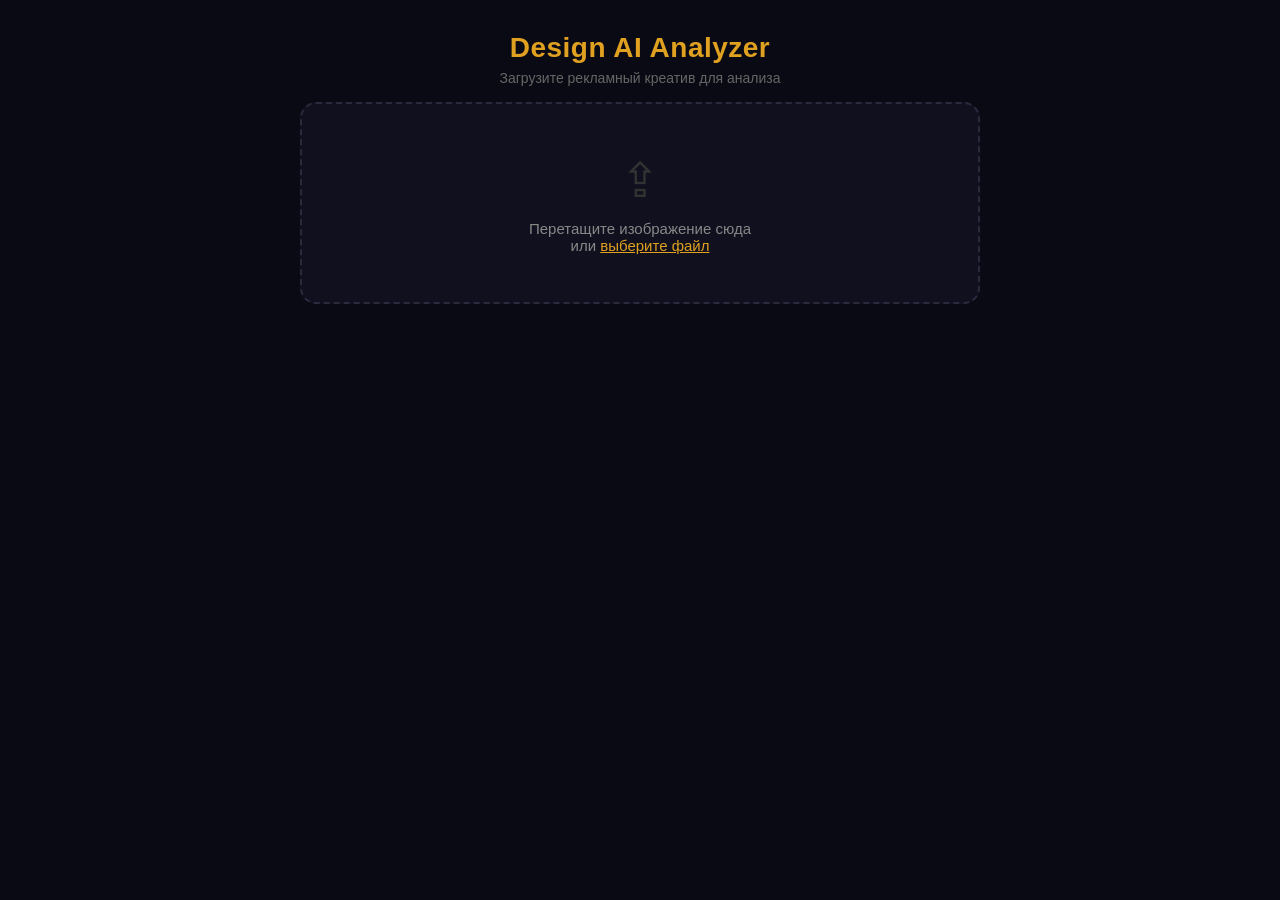
==== static/index.html @ d1c70306 "Design AI Analyzer - multiagent system for creative design analysis Made-with: Cursor" ====
<!DOCTYPE html>
<html lang="ru">
<head>
    <meta charset="utf-8">
    <meta name="viewport" content="width=device-width, initial-scale=1.0">
    <title>Design AI Analyzer</title>
    <style>
        * { margin: 0; padding: 0; box-sizing: border-box; }

        body {
            font-family: 'Segoe UI', -apple-system, Arial, sans-serif;
            background: #0a0a14;
            color: #e0e0e0;
            min-height: 100vh;
        }

        .header {
            text-align: center;
            padding: 32px 20px 16px;
        }

        .header h1 {
            font-size: 28px;
            color: #e0a020;
            font-weight: 600;
            letter-spacing: 0.5px;
        }

        .header p {
            color: #666;
            font-size: 14px;
            margin-top: 6px;
        }

        .container {
            max-width: 720px;
            margin: 0 auto;
            padding: 0 20px 40px;
        }

        /* Upload area */
        .upload-area {
            border: 2px dashed #2a2a3e;
            border-radius: 16px;
            padding: 48px 24px;
            text-align: center;
            cursor: pointer;
            transition: all 0.3s;
            margin-bottom: 24px;
            background: #10101e;
        }

        .upload-area:hover, .upload-area.dragover {
            border-color: #e0a020;
            background: #14142a;
        }

        .upload-area.has-image {
            padding: 16px;
        }

        .upload-icon {
            font-size: 48px;
            color: #333;
            margin-bottom: 12px;
        }

        .upload-text {
            color: #888;
            font-size: 15px;
        }

        .upload-text span {
            color: #e0a020;
            text-decoration: underline;
            cursor: pointer;
        }

        .preview-img {
            max-width: 100%;
            max-height: 300px;
            border-radius: 12px;
            display: none;
        }

        .upload-area.has-image .upload-icon,
        .upload-area.has-image .upload-text { display: none; }
        .upload-area.has-image .preview-img { display: block; margin: 0 auto; }

        #fileInput { display: none; }

        /* Analyze button */
        .analyze-btn {
            width: 100%;
            padding: 14px;
            background: #e0a020;
            color: #0a0a14;
            border: none;
            border-radius: 12px;
            font-size: 16px;
            font-weight: 600;
            cursor: pointer;
            transition: all 0.3s;
            margin-bottom: 32px;
            display: none;
        }

        .analyze-btn:hover { background: #c8900a; }
        .analyze-btn:disabled { background: #444; color: #888; cursor: not-allowed; }

        /* Loading */
        .loading {
            text-align: center;
            padding: 40px;
            display: none;
        }

        .spinner {
            width: 40px; height: 40px;
            border: 3px solid #1e1e2e;
            border-top-color: #e0a020;
            border-radius: 50%;
            animation: spin 0.8s linear infinite;
            margin: 0 auto 16px;
        }

        @keyframes spin { to { transform: rotate(360deg); } }

        .loading-text { color: #888; font-size: 14px; }

        /* Results */
        .results { display: none; }

        .overall-card {
            background: #10101e;
            border-radius: 16px;
            padding: 28px;
            text-align: center;
            margin-bottom: 24px;
        }

        .overall-label { color: #666; font-size: 13px; margin-bottom: 8px; }

        .overall-score {
            font-size: 56px;
            font-weight: 700;
            margin-bottom: 12px;
        }

        .overall-bar-bg {
            background: #1a1a2e;
            border-radius: 8px;
            height: 10px;
            max-width: 300px;
            margin: 0 auto 12px;
            overflow: hidden;
        }

        .overall-bar-fill {
            height: 100%;
            border-radius: 8px;
            transition: width 1s ease;
        }

        .overall-summary { color: #888; font-size: 13px; }

        /* Criteria cards */
        .criterion-card {
            background: #10101e;
            border-radius: 14px;
            padding: 20px 24px;
            margin-bottom: 12px;
        }

        .criterion-header {
            display: flex;
            justify-content: space-between;
            align-items: center;
            margin-bottom: 12px;
        }

        .criterion-name { font-size: 16px; font-weight: 500; }

        .criterion-score { font-size: 22px; font-weight: 700; }

        .bar-bg {
            background: #1a1a2e;
            border-radius: 6px;
            height: 8px;
            overflow: hidden;
            margin-bottom: 14px;
        }

        .bar-fill {
            height: 100%;
            border-radius: 6px;
            transition: width 1s ease;
        }

        .criterion-analysis {
            color: #999;
            font-size: 14px;
            line-height: 1.5;
            margin-bottom: 14px;
        }

        .recs-title {
            color: #e0a020;
            font-size: 13px;
            font-weight: 600;
            margin-bottom: 8px;
        }

        .rec-item {
            background: #14142a;
            border-radius: 8px;
            padding: 10px 14px;
            margin-bottom: 6px;
            font-size: 13px;
            color: #bbb;
            line-height: 1.4;
            border-left: 3px solid #e0a020;
        }

        /* Download */
        .download-row {
            display: flex;
            gap: 12px;
            margin-top: 24px;
        }

        .download-btn {
            flex: 1;
            padding: 12px;
            border-radius: 12px;
            font-size: 14px;
            font-weight: 600;
            cursor: pointer;
            border: none;
            transition: all 0.3s;
            text-align: center;
        }

        .btn-primary { background: #e0a020; color: #0a0a14; }
        .btn-primary:hover { background: #c8900a; }

        .btn-secondary { background: #1e1e2e; color: #e0e0e0; border: 1px solid #2a2a3e; }
        .btn-secondary:hover { background: #2a2a3e; }
    </style>
</head>
<body>

<div class="header">
    <h1>Design AI Analyzer</h1>
    <p>Загрузите рекламный креатив для анализа</p>
</div>

<div class="container">
    <div class="upload-area" id="uploadArea">
        <div class="upload-icon">&#8682;</div>
        <div class="upload-text">
            Перетащите изображение сюда<br>или <span>выберите файл</span>
        </div>
        <img class="preview-img" id="previewImg" alt="Preview">
    </div>
    <input type="file" id="fileInput" accept="image/*">

    <button class="analyze-btn" id="analyzeBtn">Анализировать</button>

    <div class="loading" id="loading">
        <div class="spinner"></div>
        <div class="loading-text">Анализирую изображение...</div>
    </div>

    <div class="results" id="results">
        <div class="overall-card">
            <div class="overall-label">Общая оценка</div>
            <div class="overall-score" id="overallScore"></div>
            <div class="overall-bar-bg">
                <div class="overall-bar-fill" id="overallBar"></div>
            </div>
            <div class="overall-summary" id="overallSummary"></div>
        </div>

        <div id="criteriaList"></div>

        <div class="download-row">
            <button class="download-btn btn-primary" onclick="downloadJSON()">Скачать JSON-отчёт</button>
            <button class="download-btn btn-secondary" onclick="resetPage()">Новый анализ</button>
        </div>
    </div>
</div>

<script>
let lastResult = null;

const uploadArea = document.getElementById('uploadArea');
const fileInput = document.getElementById('fileInput');
const previewImg = document.getElementById('previewImg');
const analyzeBtn = document.getElementById('analyzeBtn');
const loading = document.getElementById('loading');
const results = document.getElementById('results');

uploadArea.addEventListener('click', () => fileInput.click());

uploadArea.addEventListener('dragover', e => {
    e.preventDefault();
    uploadArea.classList.add('dragover');
});

uploadArea.addEventListener('dragleave', () => uploadArea.classList.remove('dragover'));

uploadArea.addEventListener('drop', e => {
    e.preventDefault();
    uploadArea.classList.remove('dragover');
    if (e.dataTransfer.files.length) {
        fileInput.files = e.dataTransfer.files;
        showPreview(e.dataTransfer.files[0]);
    }
});

fileInput.addEventListener('change', () => {
    if (fileInput.files.length) showPreview(fileInput.files[0]);
});

function showPreview(file) {
    const reader = new FileReader();
    reader.onload = e => {
        previewImg.src = e.target.result;
        uploadArea.classList.add('has-image');
        analyzeBtn.style.display = 'block';
        results.style.display = 'none';
    };
    reader.readAsDataURL(file);
}

analyzeBtn.addEventListener('click', async () => {
    if (!fileInput.files.length) return;

    analyzeBtn.disabled = true;
    analyzeBtn.textContent = 'Анализирую...';
    loading.style.display = 'block';
    results.style.display = 'none';

    const formData = new FormData();
    formData.append('file', fileInput.files[0]);
    formData.append('format', 'json');

    try {
        const res = await fetch('/api/analyze', { method: 'POST', body: formData });
        if (!res.ok) throw new Error(await res.text());
        lastResult = await res.json();
        renderResults(lastResult);
    } catch (err) {
        alert('Ошибка: ' + err.message);
    } finally {
        loading.style.display = 'none';
        analyzeBtn.disabled = false;
        analyzeBtn.textContent = 'Анализировать';
    }
});

function scoreColor(score) {
    if (score <= 1.5) return '#e74c3c';
    if (score <= 2.5) return '#e67e22';
    if (score <= 3.5) return '#f1c40f';
    if (score <= 4.5) return '#2ecc71';
    return '#27ae60';
}

function barGradient(pct) {
    return `linear-gradient(90deg, #e74c3c 0%, #f1c40f 50%, #27ae60 100%)`;
}

function renderResults(data) {
    const color = scoreColor(data.overall_score);
    document.getElementById('overallScore').textContent = data.overall_score + '/5';
    document.getElementById('overallScore').style.color = color;

    const overallBar = document.getElementById('overallBar');
    overallBar.style.background = barGradient();
    setTimeout(() => overallBar.style.width = (data.overall_score / 5 * 100) + '%', 50);

    document.getElementById('overallSummary').textContent = data.summary;

    const list = document.getElementById('criteriaList');
    list.innerHTML = '';

    data.criteria.forEach((c, i) => {
        const cColor = scoreColor(c.score);
        const pct = c.score / 5 * 100;

        let recsHtml = '';
        if (c.recommendations && c.recommendations.length) {
            recsHtml = `<div class="recs-title">Рекомендации</div>`;
            c.recommendations.forEach(r => {
                recsHtml += `<div class="rec-item">${r}</div>`;
            });
        }

        const card = document.createElement('div');
        card.className = 'criterion-card';
        card.innerHTML = `
            <div class="criterion-header">
                <div class="criterion-name">${c.name}</div>
                <div class="criterion-score" style="color:${cColor}">${c.score}/5</div>
            </div>
            <div class="bar-bg">
                <div class="bar-fill" style="width:0%;background:${barGradient()}"></div>
            </div>
            <div class="criterion-analysis">${c.analysis}</div>
            ${recsHtml}
        `;
        list.appendChild(card);

        setTimeout(() => {
            card.querySelector('.bar-fill').style.width = pct + '%';
        }, 100 + i * 150);
    });

    results.style.display = 'block';
    results.scrollIntoView({ behavior: 'smooth', block: 'start' });
}

function downloadJSON() {
    if (!lastResult) return;
    const blob = new Blob([JSON.stringify(lastResult, null, 2)], { type: 'application/json' });
    const url = URL.createObjectURL(blob);
    const a = document.createElement('a');
    a.href = url;
    a.download = 'design-analysis.json';
    a.click();
    URL.revokeObjectURL(url);
}

function resetPage() {
    fileInput.value = '';
    uploadArea.classList.remove('has-image');
    previewImg.src = '';
    analyzeBtn.style.display = 'none';
    results.style.display = 'none';
    lastResult = null;
    window.scrollTo({ top: 0, behavior: 'smooth' });
}
</script>

</body>
</html>
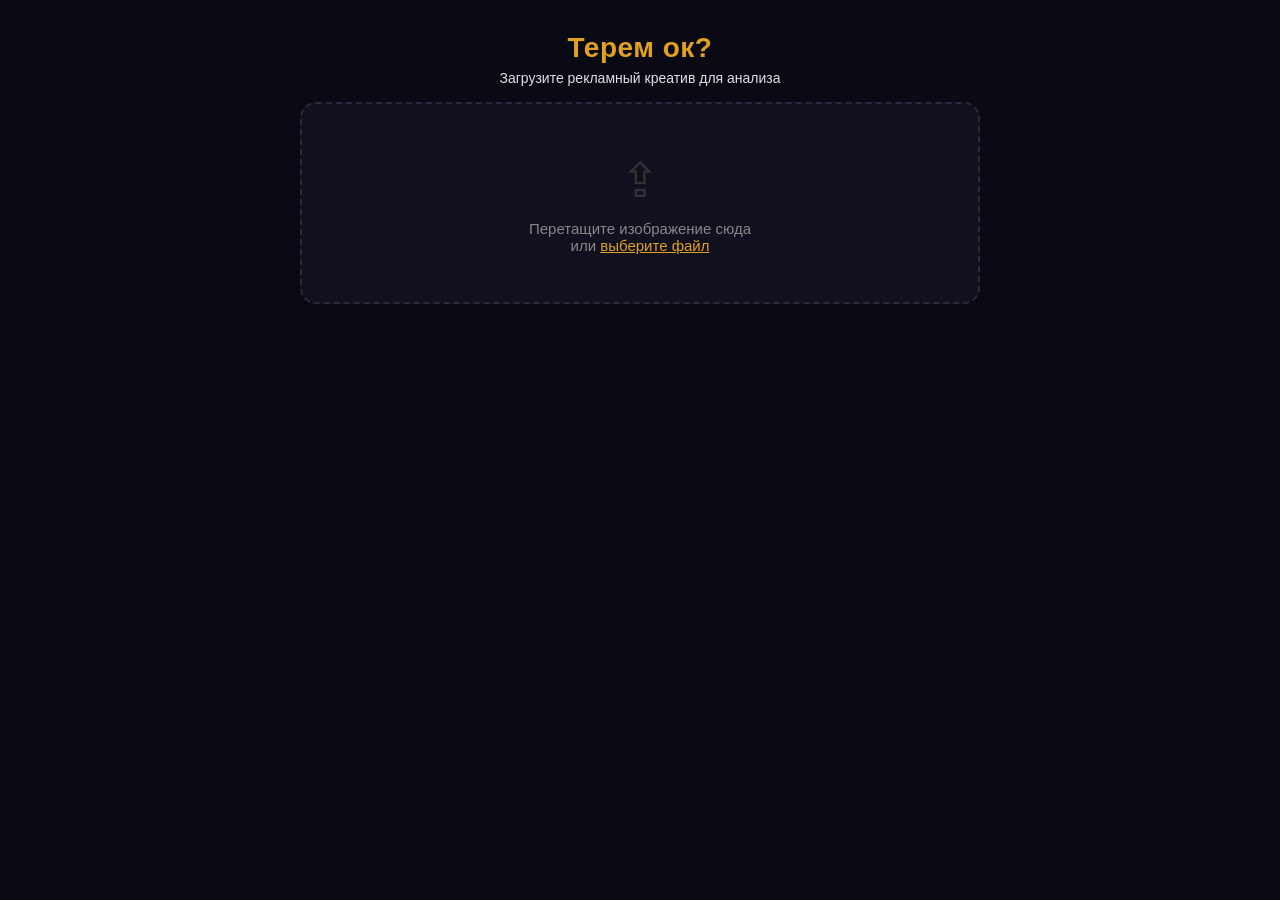
==== commit c3676110: "Rebrand to Terem ok, fix UI colors and labels Made-with: Cursor" ====
--- a/static/index.html
+++ b/static/index.html
@@ -3,7 +3,7 @@
 <head>
     <meta charset="utf-8">
     <meta name="viewport" content="width=device-width, initial-scale=1.0">
-    <title>Design AI Analyzer</title>
+    <title>Терем ок?</title>
     <style>
         * { margin: 0; padding: 0; box-sizing: border-box; }
 
@@ -27,7 +27,7 @@
         }
 
         .header p {
-            color: #666;
+            color: #e0e0e0;
             font-size: 14px;
             margin-top: 6px;
         }
@@ -139,7 +139,7 @@
             margin-bottom: 24px;
         }
 
-        .overall-label { color: #666; font-size: 13px; margin-bottom: 8px; }
+        .overall-label { color: #e0e0e0; font-size: 16px; font-weight: 500; margin-bottom: 8px; }
 
         .overall-score {
             font-size: 56px;
@@ -162,7 +162,7 @@
             transition: width 1s ease;
         }
 
-        .overall-summary { color: #888; font-size: 13px; }
+        .overall-summary { display: none; }
 
         /* Criteria cards */
         .criterion-card {
@@ -217,7 +217,7 @@
             padding: 10px 14px;
             margin-bottom: 6px;
             font-size: 13px;
-            color: #bbb;
+            color: #e0e0e0;
             line-height: 1.4;
             border-left: 3px solid #e0a020;
         }
@@ -251,7 +251,7 @@
 <body>
 
 <div class="header">
-    <h1>Design AI Analyzer</h1>
+    <h1>Терем ок?</h1>
     <p>Загрузите рекламный креатив для анализа</p>
 </div>
 
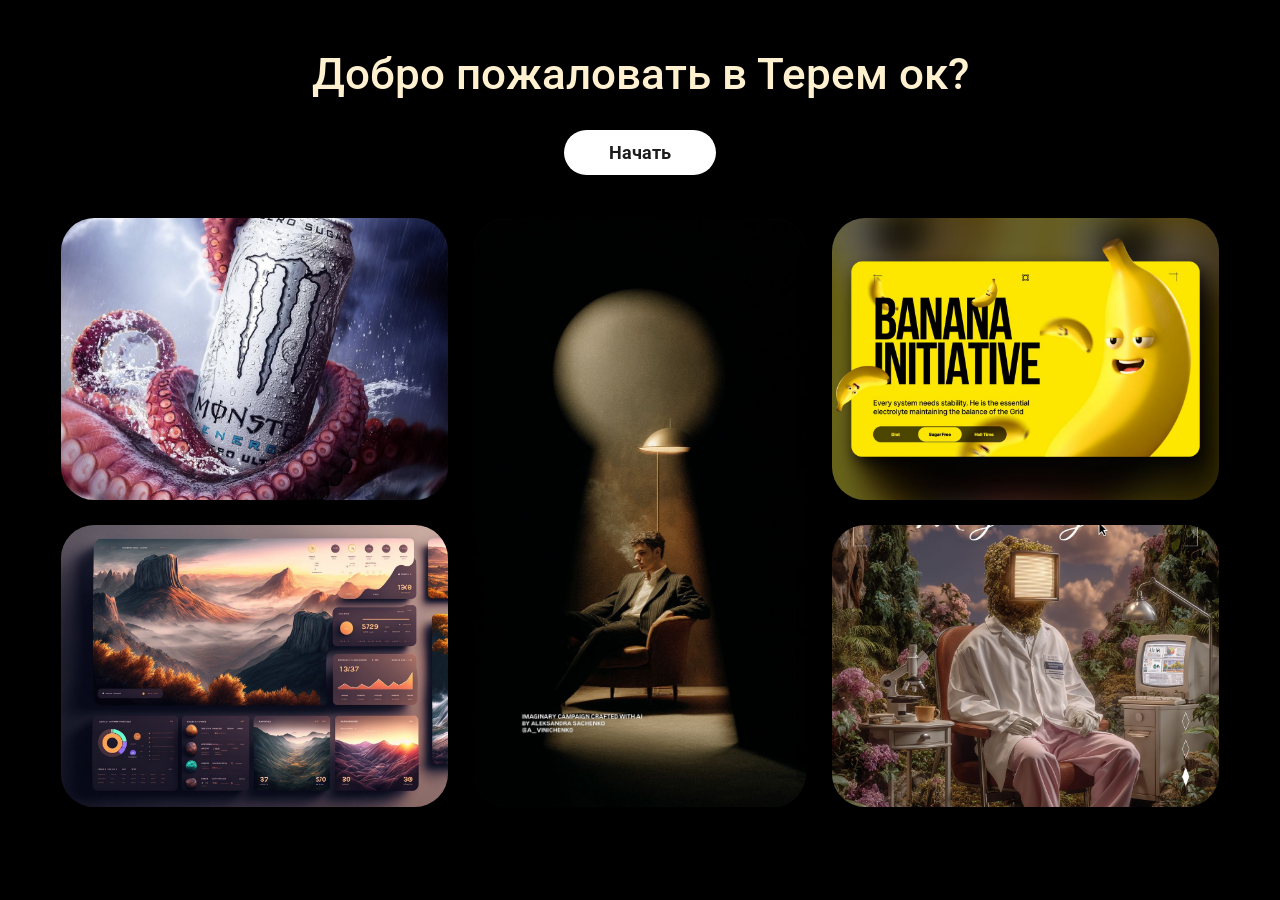
==== commit dadaa6fc: "feat: многостраничный веб-интерфейс, i18n, метрический скоринг и обновлённый README Co-authored-by: " ====
--- a/static/index.html
+++ b/static/index.html
@@ -2,447 +2,167 @@
 <html lang="ru">
 <head>
     <meta charset="utf-8">
-    <meta name="viewport" content="width=device-width, initial-scale=1.0">
-    <title>Терем ок?</title>
-    <style>
-        * { margin: 0; padding: 0; box-sizing: border-box; }
+    <meta name="viewport" content="width=device-width, initial-scale=1, viewport-fit=cover">
+    <title>Терем ок? — Анализ рекламных креативов</title>
+    <link rel="preconnect" href="https://fonts.googleapis.com">
+    <link rel="preconnect" href="https://fonts.gstatic.com" crossorigin>
+    <link href="https://fonts.googleapis.com/css2?family=Roboto:wght@500;700&display=swap" rel="stylesheet">
+    <link rel="stylesheet" href="/static/css/tokens.css?v=19">
+    <link rel="stylesheet" href="/static/css/base.css?v=19">
+    <link rel="stylesheet" href="/static/css/components.css?v=19">
+    <link rel="stylesheet" href="/static/css/pages.css?v=19">
+    <link rel="icon" type="image/png" href="/static/images/logo.png">
+</head>
+<body data-i18n-page-title="pageTitle.welcome">
 
-        body {
-            font-family: 'Segoe UI', -apple-system, Arial, sans-serif;
-            background: #0a0a14;
-            color: #e0e0e0;
-            min-height: 100vh;
-        }
+<main class="canvas welcome">
+    <h1 class="welcome__title" data-i18n="welcome.title">Добро пожаловать в Терем ок?</h1>
 
-        .header {
-            text-align: center;
-            padding: 32px 20px 16px;
-        }
+    <button class="btn btn--white welcome__cta" data-modal-open="modal-login" type="button" data-i18n="welcome.cta">
+        Начать
+    </button>
 
-        .header h1 {
-            font-size: 28px;
-            color: #e0a020;
-            font-weight: 600;
-            letter-spacing: 0.5px;
-        }
+    <div class="welcome__grid">
+        <div class="welcome__cell">
+            <img src="/static/images/welcome-1.png" alt="Постер Monster" loading="lazy">
+        </div>
+        <div class="welcome__cell">
+            <img src="/static/images/welcome-3.png" alt="Реклама и баннер" loading="lazy">
+        </div>
+        <div class="welcome__cell">
+            <img src="/static/images/welcome-4.png" alt="Banana Initiative" loading="lazy">
+        </div>
+        <div class="welcome__cell">
+            <img src="/static/images/welcome-2.png" alt="Креатив для бренда" loading="lazy">
+        </div>
+        <div class="welcome__cell">
+            <img src="/static/images/welcome-5.png" alt="Midjourney keywords" loading="lazy">
+        </div>
+    </div>
+</main>
 
-        .header p {
-            color: #e0e0e0;
-            font-size: 14px;
-            margin-top: 6px;
-        }
+<!-- Модалка: Вход -->
+<div class="modal" id="modal-login" role="dialog" aria-modal="true" aria-labelledby="modal-login-title">
+    <div class="modal__dialog">
+        <button class="modal__close" type="button" data-modal-close data-i18n-aria-label="common.close" aria-label="Закрыть" data-icon="close"></button>
 
-        .container {
-            max-width: 720px;
-            margin: 0 auto;
-            padding: 0 20px 40px;
-        }
+        <h2 class="modal__title" id="modal-login-title" data-i18n="auth.loginTitle">Войти в аккаунт</h2>
+        <p class="modal__subtitle" data-i18n="auth.loginSubtitle">Войдите для доступа к каталогу креативов</p>
 
-        /* Upload area */
-        .upload-area {
-            border: 2px dashed #2a2a3e;
-            border-radius: 16px;
-            padding: 48px 24px;
-            text-align: center;
-            cursor: pointer;
-            transition: all 0.3s;
-            margin-bottom: 24px;
-            background: #10101e;
-        }
+        <form class="modal__form" data-auth-form data-redirect="/home" novalidate>
+            <div class="field">
+                <div class="field__head"><label for="login-email" data-i18n="common.email">Email</label></div>
+                <div class="field__control">
+                    <span class="field__icon" aria-hidden="true" data-icon="email"></span>
+                    <input class="field__input" id="login-email" name="email" type="email" data-i18n-placeholder="auth.placeholderEmail" placeholder="Введите Email" autocomplete="email" required>
+                </div>
+            </div>
 
-        .upload-area:hover, .upload-area.dragover {
-            border-color: #e0a020;
-            background: #14142a;
-        }
+            <div class="field">
+                <div class="field__head">
+                    <label for="login-password" data-i18n="auth.passwordLabel">Пароль</label>
+                    <a class="field__link" href="#" data-modal-open="modal-recover" data-i18n="auth.loginForgot">Забыли пароль?</a>
+                </div>
+                <div class="field__control">
+                    <span class="field__icon" aria-hidden="true" data-icon="lock"></span>
+                    <input class="field__input" id="login-password" name="password" type="password" data-i18n-placeholder="auth.placeholderPassword" placeholder="Введите пароль" autocomplete="current-password" required>
+                    <button class="field__toggle" type="button" data-password-toggle data-i18n-aria-label="common.showPassword" aria-label="Показать пароль" data-icon="eyeOff"></button>
+                </div>
+            </div>
 
-        .upload-area.has-image {
-            padding: 16px;
-        }
+            <button class="btn btn--submit" type="submit" data-submit disabled data-i18n="auth.loginSubmit">Войти</button>
+        </form>
 
-        .upload-icon {
-            font-size: 48px;
-            color: #333;
-            margin-bottom: 12px;
-        }
-
-        .upload-text {
-            color: #888;
-            font-size: 15px;
-        }
-
-        .upload-text span {
-            color: #e0a020;
-            text-decoration: underline;
-            cursor: pointer;
-        }
-
-        .preview-img {
-            max-width: 100%;
-            max-height: 300px;
-            border-radius: 12px;
-            display: none;
-        }
-
-        .upload-area.has-image .upload-icon,
-        .upload-area.has-image .upload-text { display: none; }
-        .upload-area.has-image .preview-img { display: block; margin: 0 auto; }
-
-        #fileInput { display: none; }
-
-        /* Analyze button */
-        .analyze-btn {
-            width: 100%;
-            padding: 14px;
-            background: #e0a020;
-            color: #0a0a14;
-            border: none;
-            border-radius: 12px;
-            font-size: 16px;
-            font-weight: 600;
-            cursor: pointer;
-            transition: all 0.3s;
-            margin-bottom: 32px;
-            display: none;
-        }
-
-        .analyze-btn:hover { background: #c8900a; }
-        .analyze-btn:disabled { background: #444; color: #888; cursor: not-allowed; }
-
-        /* Loading */
-        .loading {
-            text-align: center;
-            padding: 40px;
-            display: none;
-        }
-
-        .spinner {
-            width: 40px; height: 40px;
-            border: 3px solid #1e1e2e;
-            border-top-color: #e0a020;
-            border-radius: 50%;
-            animation: spin 0.8s linear infinite;
-            margin: 0 auto 16px;
-        }
-
-        @keyframes spin { to { transform: rotate(360deg); } }
-
-        .loading-text { color: #888; font-size: 14px; }
-
-        /* Results */
-        .results { display: none; }
-
-        .overall-card {
-            background: #10101e;
-            border-radius: 16px;
-            padding: 28px;
-            text-align: center;
-            margin-bottom: 24px;
-        }
-
-        .overall-label { color: #e0e0e0; font-size: 16px; font-weight: 500; margin-bottom: 8px; }
-
-        .overall-score {
-            font-size: 56px;
-            font-weight: 700;
-            margin-bottom: 12px;
-        }
-
-        .overall-bar-bg {
-            background: #1a1a2e;
-            border-radius: 8px;
-            height: 10px;
-            max-width: 300px;
-            margin: 0 auto 12px;
-            overflow: hidden;
-        }
-
-        .overall-bar-fill {
-            height: 100%;
-            border-radius: 8px;
-            transition: width 1s ease;
-        }
-
-        .overall-summary { display: none; }
-
-        /* Criteria cards */
-        .criterion-card {
-            background: #10101e;
-            border-radius: 14px;
-            padding: 20px 24px;
-            margin-bottom: 12px;
-        }
-
-        .criterion-header {
-            display: flex;
-            justify-content: space-between;
-            align-items: center;
-            margin-bottom: 12px;
-        }
-
-        .criterion-name { font-size: 16px; font-weight: 500; }
-
-        .criterion-score { font-size: 22px; font-weight: 700; }
-
-        .bar-bg {
-            background: #1a1a2e;
-            border-radius: 6px;
-            height: 8px;
-            overflow: hidden;
-            margin-bottom: 14px;
-        }
-
-        .bar-fill {
-            height: 100%;
-            border-radius: 6px;
-            transition: width 1s ease;
-        }
-
-        .criterion-analysis {
-            color: #999;
-            font-size: 14px;
-            line-height: 1.5;
-            margin-bottom: 14px;
-        }
-
-        .recs-title {
-            color: #e0a020;
-            font-size: 13px;
-            font-weight: 600;
-            margin-bottom: 8px;
-        }
-
-        .rec-item {
-            background: #14142a;
-            border-radius: 8px;
-            padding: 10px 14px;
-            margin-bottom: 6px;
-            font-size: 13px;
-            color: #e0e0e0;
-            line-height: 1.4;
-            border-left: 3px solid #e0a020;
-        }
-
-        /* Download */
-        .download-row {
-            display: flex;
-            gap: 12px;
-            margin-top: 24px;
-        }
-
-        .download-btn {
-            flex: 1;
-            padding: 12px;
-            border-radius: 12px;
-            font-size: 14px;
-            font-weight: 600;
-            cursor: pointer;
-            border: none;
-            transition: all 0.3s;
-            text-align: center;
-        }
-
-        .btn-primary { background: #e0a020; color: #0a0a14; }
-        .btn-primary:hover { background: #c8900a; }
-
-        .btn-secondary { background: #1e1e2e; color: #e0e0e0; border: 1px solid #2a2a3e; }
-        .btn-secondary:hover { background: #2a2a3e; }
-    </style>
-</head>
-<body>
-
-<div class="header">
-    <h1>Терем ок?</h1>
-    <p>Загрузите рекламный креатив для анализа</p>
-</div>
-
-<div class="container">
-    <div class="upload-area" id="uploadArea">
-        <div class="upload-icon">&#8682;</div>
-        <div class="upload-text">
-            Перетащите изображение сюда<br>или <span>выберите файл</span>
-        </div>
-        <img class="preview-img" id="previewImg" alt="Preview">
-    </div>
-    <input type="file" id="fileInput" accept="image/*">
-
-    <button class="analyze-btn" id="analyzeBtn">Анализировать</button>
-
-    <div class="loading" id="loading">
-        <div class="spinner"></div>
-        <div class="loading-text">Анализирую изображение...</div>
-    </div>
-
-    <div class="results" id="results">
-        <div class="overall-card">
-            <div class="overall-label">Общая оценка</div>
-            <div class="overall-score" id="overallScore"></div>
-            <div class="overall-bar-bg">
-                <div class="overall-bar-fill" id="overallBar"></div>
-            </div>
-            <div class="overall-summary" id="overallSummary"></div>
-        </div>
-
-        <div id="criteriaList"></div>
-
-        <div class="download-row">
-            <button class="download-btn btn-primary" onclick="downloadJSON()">Скачать JSON-отчёт</button>
-            <button class="download-btn btn-secondary" onclick="resetPage()">Новый анализ</button>
+        <div class="modal__footer">
+            <span class="modal__footer-text" data-i18n="auth.loginNoAccount">Нет аккаунта?</span>
+            <a class="modal__footer-link" data-modal-open="modal-register" data-i18n="auth.loginRegister">Зарегистрироваться</a>
         </div>
     </div>
 </div>
 
-<script>
-let lastResult = null;
+<!-- Модалка: Регистрация -->
+<div class="modal" id="modal-register" role="dialog" aria-modal="true" aria-labelledby="modal-register-title">
+    <div class="modal__dialog">
+        <button class="modal__close" type="button" data-modal-close data-i18n-aria-label="common.close" aria-label="Закрыть" data-icon="close"></button>
 
-const uploadArea = document.getElementById('uploadArea');
-const fileInput = document.getElementById('fileInput');
-const previewImg = document.getElementById('previewImg');
-const analyzeBtn = document.getElementById('analyzeBtn');
-const loading = document.getElementById('loading');
-const results = document.getElementById('results');
+        <h2 class="modal__title" id="modal-register-title" data-i18n="auth.registerTitle">Регистрация</h2>
 
-uploadArea.addEventListener('click', () => fileInput.click());
+        <form class="modal__form" data-auth-form data-redirect="/home" novalidate>
+            <div class="field">
+                <div class="field__head"><label for="register-name" data-i18n="auth.registerName">Имя пользователя</label></div>
+                <div class="field__control">
+                    <span class="field__icon" aria-hidden="true" data-icon="user"></span>
+                    <input class="field__input" id="register-name" name="username" type="text" data-i18n-placeholder="auth.registerNamePh" placeholder="Введите ваше имя" autocomplete="username" required>
+                </div>
+            </div>
 
-uploadArea.addEventListener('dragover', e => {
-    e.preventDefault();
-    uploadArea.classList.add('dragover');
-});
+            <div class="field">
+                <div class="field__head"><label for="register-email" data-i18n="common.email">Email</label></div>
+                <div class="field__control">
+                    <span class="field__icon" aria-hidden="true" data-icon="email"></span>
+                    <input class="field__input" id="register-email" name="email" type="email" data-i18n-placeholder="auth.placeholderEmail" placeholder="Введите Email" autocomplete="email" required>
+                </div>
+            </div>
 
-uploadArea.addEventListener('dragleave', () => uploadArea.classList.remove('dragover'));
+            <div class="field">
+                <div class="field__head"><label for="register-password" data-i18n="auth.passwordLabel">Пароль</label></div>
+                <div class="field__control">
+                    <span class="field__icon" aria-hidden="true" data-icon="lock"></span>
+                    <input class="field__input" id="register-password" name="password" type="password" data-i18n-placeholder="auth.placeholderPassword" placeholder="Введите пароль" autocomplete="new-password" required>
+                    <button class="field__toggle" type="button" data-password-toggle data-i18n-aria-label="common.showPassword" aria-label="Показать пароль" data-icon="eyeOff"></button>
+                </div>
+            </div>
 
-uploadArea.addEventListener('drop', e => {
-    e.preventDefault();
-    uploadArea.classList.remove('dragover');
-    if (e.dataTransfer.files.length) {
-        fileInput.files = e.dataTransfer.files;
-        showPreview(e.dataTransfer.files[0]);
-    }
-});
+            <div class="field">
+                <div class="field__head"><label for="register-password-2" data-i18n="auth.registerConfirm">Подтверждение пароля</label></div>
+                <div class="field__control">
+                    <span class="field__icon" aria-hidden="true" data-icon="lock"></span>
+                    <input class="field__input" id="register-password-2" name="password_confirm" type="password" data-i18n-placeholder="auth.placeholderPassword" placeholder="Введите пароль" autocomplete="new-password" required>
+                    <button class="field__toggle" type="button" data-password-toggle data-i18n-aria-label="common.showPassword" aria-label="Показать пароль" data-icon="eyeOff"></button>
+                </div>
+            </div>
 
-fileInput.addEventListener('change', () => {
-    if (fileInput.files.length) showPreview(fileInput.files[0]);
-});
+            <button class="btn btn--submit" type="submit" data-submit disabled data-i18n="auth.registerSubmit">Зарегистрироваться</button>
+        </form>
 
-function showPreview(file) {
-    const reader = new FileReader();
-    reader.onload = e => {
-        previewImg.src = e.target.result;
-        uploadArea.classList.add('has-image');
-        analyzeBtn.style.display = 'block';
-        results.style.display = 'none';
-    };
-    reader.readAsDataURL(file);
-}
+        <div class="modal__footer">
+            <span class="modal__footer-text" data-i18n="auth.registerHasAccount">Уже есть аккаунт?</span>
+            <a class="modal__footer-link" data-modal-open="modal-login" data-i18n="auth.registerLogin">Войти</a>
+        </div>
+    </div>
+</div>
 
-analyzeBtn.addEventListener('click', async () => {
-    if (!fileInput.files.length) return;
+<!-- Модалка: Восстановление пароля -->
+<div class="modal" id="modal-recover" role="dialog" aria-modal="true" aria-labelledby="modal-recover-title">
+    <div class="modal__dialog">
+        <button class="modal__close" type="button" data-modal-close data-i18n-aria-label="common.close" aria-label="Закрыть" data-icon="close"></button>
 
-    analyzeBtn.disabled = true;
-    analyzeBtn.textContent = 'Анализирую...';
-    loading.style.display = 'block';
-    results.style.display = 'none';
+        <h2 class="modal__title" id="modal-recover-title" data-i18n="auth.recoverTitle">Восстановление пароля</h2>
+        <p class="modal__subtitle" data-i18n="auth.recoverSubtitle">Введите свой email — мы отправим вам ссылку для сброса пароля</p>
 
-    const formData = new FormData();
-    formData.append('file', fileInput.files[0]);
-    formData.append('format', 'json');
+        <form class="modal__form" data-auth-form data-redirect="#" novalidate>
+            <div class="field">
+                <div class="field__head"><label for="recover-email" data-i18n="common.email">Email</label></div>
+                <div class="field__control">
+                    <span class="field__icon" aria-hidden="true" data-icon="email"></span>
+                    <input class="field__input" id="recover-email" name="email" type="email" data-i18n-placeholder="auth.placeholderEmail" placeholder="Введите Email" autocomplete="email" required>
+                </div>
+            </div>
 
-    try {
-        const res = await fetch('/api/analyze', { method: 'POST', body: formData });
-        if (!res.ok) throw new Error(await res.text());
-        lastResult = await res.json();
-        renderResults(lastResult);
-    } catch (err) {
-        alert('Ошибка: ' + err.message);
-    } finally {
-        loading.style.display = 'none';
-        analyzeBtn.disabled = false;
-        analyzeBtn.textContent = 'Анализировать';
-    }
-});
+            <button class="btn btn--submit" type="submit" data-submit disabled data-i18n="auth.recoverSubmit">Отправить ссылку</button>
+        </form>
 
-function scoreColor(score) {
-    if (score <= 1.5) return '#e74c3c';
-    if (score <= 2.5) return '#e67e22';
-    if (score <= 3.5) return '#f1c40f';
-    if (score <= 4.5) return '#2ecc71';
-    return '#27ae60';
-}
+        <div class="modal__footer">
+            <span class="modal__footer-text" data-i18n="auth.recoverBack">Вернуться к</span>
+            <a class="modal__footer-link" data-modal-open="modal-login" data-i18n="auth.recoverLogin">РІС…РѕРґСѓ</a>
+        </div>
+    </div>
+</div>
 
-function barGradient(pct) {
-    return `linear-gradient(90deg, #e74c3c 0%, #f1c40f 50%, #27ae60 100%)`;
-}
-
-function renderResults(data) {
-    const color = scoreColor(data.overall_score);
-    document.getElementById('overallScore').textContent = data.overall_score + '/5';
-    document.getElementById('overallScore').style.color = color;
-
-    const overallBar = document.getElementById('overallBar');
-    overallBar.style.background = barGradient();
-    setTimeout(() => overallBar.style.width = (data.overall_score / 5 * 100) + '%', 50);
-
-    document.getElementById('overallSummary').textContent = data.summary;
-
-    const list = document.getElementById('criteriaList');
-    list.innerHTML = '';
-
-    data.criteria.forEach((c, i) => {
-        const cColor = scoreColor(c.score);
-        const pct = c.score / 5 * 100;
-
-        let recsHtml = '';
-        if (c.recommendations && c.recommendations.length) {
-            recsHtml = `<div class="recs-title">Рекомендации</div>`;
-            c.recommendations.forEach(r => {
-                recsHtml += `<div class="rec-item">${r}</div>`;
-            });
-        }
-
-        const card = document.createElement('div');
-        card.className = 'criterion-card';
-        card.innerHTML = `
-            <div class="criterion-header">
-                <div class="criterion-name">${c.name}</div>
-                <div class="criterion-score" style="color:${cColor}">${c.score}/5</div>
-            </div>
-            <div class="bar-bg">
-                <div class="bar-fill" style="width:0%;background:${barGradient()}"></div>
-            </div>
-            <div class="criterion-analysis">${c.analysis}</div>
-            ${recsHtml}
-        `;
-        list.appendChild(card);
-
-        setTimeout(() => {
-            card.querySelector('.bar-fill').style.width = pct + '%';
-        }, 100 + i * 150);
-    });
-
-    results.style.display = 'block';
-    results.scrollIntoView({ behavior: 'smooth', block: 'start' });
-}
-
-function downloadJSON() {
-    if (!lastResult) return;
-    const blob = new Blob([JSON.stringify(lastResult, null, 2)], { type: 'application/json' });
-    const url = URL.createObjectURL(blob);
-    const a = document.createElement('a');
-    a.href = url;
-    a.download = 'design-analysis.json';
-    a.click();
-    URL.revokeObjectURL(url);
-}
-
-function resetPage() {
-    fileInput.value = '';
-    uploadArea.classList.remove('has-image');
-    previewImg.src = '';
-    analyzeBtn.style.display = 'none';
-    results.style.display = 'none';
-    lastResult = null;
-    window.scrollTo({ top: 0, behavior: 'smooth' });
-}
-</script>
-
+<script src="/static/js/i18n.js?v=19"></script>
+<script src="/static/js/icons.js?v=19"></script>
+<script src="/static/js/auth.js?v=19"></script>
 </body>
 </html>
+
+
--- a/static/css/tokens.css
+++ b/static/css/tokens.css
@@ -0,0 +1,72 @@
+:root {
+    --color-bg-page: #1f1f1f;
+    --color-bg-welcome: #000000;
+    --color-bg-surface: #111111;
+    --color-bg-surface-2: #1a1a1a;
+    --color-bg-input: #0a0a0a;
+    --color-bg-header: #353435;
+    --color-bg-subheader: #111111;
+    --color-bg-card: #111111;
+
+    --color-text-cream: #fff1d0;
+    --color-text-light: rgba(255, 255, 255, 0.8);
+    --color-text-body: rgba(255, 255, 255, 0.6);
+    --color-text-muted: rgba(255, 255, 255, 0.6);
+    --color-text-mute-2: rgba(255, 255, 255, 0.45);
+    --color-text-dark: #1d1d1d;
+
+    --color-accent: #ffb51d;
+    --color-primary: #ffc857;
+    --color-primary-hover: #ffb51d;
+    --color-primary-soft: rgba(255, 200, 87, 0.25);
+    --color-white: #ffffff;
+    --color-white-60: rgba(255, 255, 255, 0.6);
+    --color-white-80: rgba(255, 255, 255, 0.8);
+    --color-white-12: rgba(255, 255, 255, 0.12);
+    --color-white-08: rgba(255, 255, 255, 0.08);
+
+    --color-wine: #600c25;
+    --color-wine-hover: #7a1530;
+    --color-wine-ghost: rgba(96, 12, 37, 0.8);
+    --color-danger: #e25555;
+    --color-success: #2ecc71;
+
+    --color-overlay: rgba(0, 0, 0, 0.7);
+    --color-border: rgba(255, 255, 255, 0.08);
+    --color-border-strong: rgba(255, 255, 255, 0.18);
+
+    --font-family: "Roboto", -apple-system, "Segoe UI", Arial, sans-serif;
+    --font-medium: 500;
+    --font-bold: 700;
+
+    --fs-h1: clamp(34px, 4.6vw, 70px);
+    --fs-h2: clamp(28px, 3.4vw, 50px);
+    --fs-h3: clamp(18px, 2.0vw, 35px);
+    --fs-h4: clamp(22px, 2.1vw, 32px);
+    --fs-button: clamp(15px, 1.4vw, 24px);
+    --fs-nav: clamp(14px, 1.1vw, 20px);
+    --fs-body: clamp(14px, 1.05vw, 18px);
+    --fs-small: clamp(12px, 0.85vw, 15px);
+
+    --radius-card: clamp(20px, 2.6vw, 50px);
+    --radius-modal: 32px;
+    --radius-button: 40px;
+    --radius-input: 10px;
+    --radius-image: 12px;
+    --radius-tag: 8px;
+
+    --header-height: clamp(110px, 10.5vw, 200px);
+    --content-x: clamp(20px, 4.8vw, 92px);
+    --section-y: clamp(40px, 5vw, 96px);
+
+    --container-max: 1920px;
+
+    --transition-fast: 150ms ease;
+    --transition-base: 250ms ease;
+    --transition-slow: 400ms ease;
+
+    --slider-delay: 2500ms;
+
+    --shadow-card: 0 14px 32px rgba(0, 0, 0, 0.35);
+    --shadow-elev: 0 24px 60px rgba(0, 0, 0, 0.45);
+}
--- a/static/css/base.css
+++ b/static/css/base.css
@@ -0,0 +1,126 @@
+*,
+*::before,
+*::after {
+    box-sizing: border-box;
+    margin: 0;
+    padding: 0;
+}
+
+html {
+    font-size: 16px;
+    -webkit-font-smoothing: antialiased;
+    -moz-osx-font-smoothing: grayscale;
+    text-size-adjust: 100%;
+}
+
+body {
+    min-height: 100vh;
+    font-family: var(--font-family);
+    font-weight: var(--font-medium);
+    color: var(--color-text-light);
+    background: var(--color-bg-page);
+    overflow-x: hidden;
+    line-height: 1.4;
+}
+
+img,
+svg,
+picture,
+video {
+    display: block;
+    max-width: 100%;
+}
+
+img {
+    height: auto;
+}
+
+button,
+input,
+textarea,
+select {
+    font: inherit;
+    color: inherit;
+    background: transparent;
+    border: none;
+    outline: none;
+}
+
+button {
+    cursor: pointer;
+    user-select: none;
+}
+
+a {
+    color: inherit;
+    text-decoration: none;
+}
+
+ul,
+ol {
+    list-style: none;
+}
+
+::selection {
+    background: var(--color-accent);
+    color: var(--color-text-dark);
+}
+
+input:-webkit-autofill,
+input:-webkit-autofill:hover,
+input:-webkit-autofill:focus,
+input:-webkit-autofill:active,
+textarea:-webkit-autofill,
+textarea:-webkit-autofill:hover,
+textarea:-webkit-autofill:focus {
+    -webkit-text-fill-color: var(--color-white);
+    -webkit-box-shadow: 0 0 0 1000px var(--color-bg-input) inset !important;
+    box-shadow: 0 0 0 1000px var(--color-bg-input) inset !important;
+    caret-color: var(--color-white);
+    transition: background-color 5000s ease-in-out 0s;
+    border-radius: 0;
+}
+
+input:autofill,
+textarea:autofill {
+    background: var(--color-bg-input) !important;
+    color: var(--color-white) !important;
+}
+
+input:focus-visible,
+textarea:focus-visible,
+select:focus-visible,
+button:focus-visible {
+    outline: none;
+}
+
+.canvas {
+    width: 100%;
+    max-width: var(--container-max);
+    margin-inline: auto;
+    position: relative;
+}
+
+.canvas--full {
+    min-height: 100vh;
+}
+
+.is-hidden {
+    display: none !important;
+}
+
+.no-scroll {
+    overflow: hidden;
+}
+
+.sr-only {
+    position: absolute;
+    width: 1px;
+    height: 1px;
+    padding: 0;
+    margin: -1px;
+    overflow: hidden;
+    clip: rect(0, 0, 0, 0);
+    white-space: nowrap;
+    border: 0;
+}
--- a/static/css/components.css
+++ b/static/css/components.css
@@ -0,0 +1,1323 @@
+/* ===== Header ===== */
+.header {
+    width: 100vw;
+    margin-left: calc(50% - 50vw);
+    min-height: var(--header-height);
+    background: var(--color-bg-header);
+    border-radius: 0 0 20px 20px;
+    display: flex;
+    align-items: center;
+    justify-content: space-between;
+    gap: 24px;
+    padding: 16px var(--content-x);
+    position: relative;
+    z-index: 50;
+    box-sizing: border-box;
+}
+
+.header__logo {
+    display: flex;
+    align-items: center;
+    flex-shrink: 0;
+    width: clamp(140px, 13vw, 210px);
+    aspect-ratio: 233 / 98;
+    transition: transform var(--transition-base);
+}
+
+@media (max-width: 600px) {
+    .header__logo {
+        width: 100px;
+    }
+}
+
+.header__logo:hover {
+    transform: scale(1.04);
+}
+
+.header__logo img {
+    width: 100%;
+    height: 100%;
+    object-fit: contain;
+    display: block;
+}
+
+.header__toggle {
+    display: none;
+    width: 44px;
+    height: 44px;
+    align-items: center;
+    justify-content: center;
+    color: var(--color-text-cream);
+    border-radius: 10px;
+    transition: background var(--transition-fast);
+}
+
+.header__toggle:hover {
+    background: var(--color-white-08);
+}
+
+.header__toggle svg {
+    width: 24px;
+    height: 24px;
+}
+
+.header__nav {
+    display: flex;
+    align-items: center;
+    gap: clamp(20px, 3vw, 60px);
+}
+
+.header__nav-link {
+    font-size: var(--fs-nav);
+    font-weight: var(--font-medium);
+    color: var(--color-text-cream);
+    padding: 6px 0;
+    position: relative;
+    transition: color var(--transition-fast);
+}
+
+.header__nav-link:hover {
+    color: var(--color-accent);
+}
+
+.header__nav-link.is-active {
+    color: var(--color-primary);
+}
+
+.header__nav-link--logout {
+    display: inline-flex;
+    align-items: center;
+    gap: 8px;
+    padding: 10px 18px;
+    border: 1.5px solid var(--color-text-cream);
+    border-radius: 12px;
+    color: var(--color-text-cream);
+    transition: background var(--transition-fast), color var(--transition-fast),
+        border-color var(--transition-fast);
+}
+
+.header__nav-link--logout:hover {
+    background: rgba(96, 12, 37, 0.8);
+    border-color: var(--color-white);
+    color: var(--color-white);
+}
+
+.header__nav-link--logout svg {
+    width: 18px;
+    height: 18px;
+}
+
+@media (max-width: 900px) {
+    .header__toggle {
+        display: inline-flex;
+    }
+
+    .header__nav {
+        position: absolute;
+        top: 100%;
+        right: var(--content-x);
+        margin-top: 8px;
+        padding: 16px 20px;
+        background: var(--color-bg-surface);
+        border-radius: 16px;
+        flex-direction: column;
+        align-items: flex-start;
+        gap: 12px;
+        box-shadow: var(--shadow-elev);
+        opacity: 0;
+        pointer-events: none;
+        transform: translateY(-8px);
+        transition: opacity var(--transition-fast), transform var(--transition-fast);
+    }
+
+    .header.is-open .header__nav {
+        opacity: 1;
+        pointer-events: auto;
+        transform: translateY(0);
+    }
+}
+
+/* ===== Buttons ===== */
+.btn {
+    display: inline-flex;
+    align-items: center;
+    justify-content: center;
+    gap: 10px;
+    height: clamp(46px, 4vw, 60px);
+    padding: 0 clamp(20px, 2vw, 36px);
+    font-size: var(--fs-button);
+    font-weight: var(--font-bold);
+    border-radius: var(--radius-button);
+    transition: background var(--transition-fast), color var(--transition-fast),
+        border-color var(--transition-fast), box-shadow var(--transition-fast),
+        transform var(--transition-fast), opacity var(--transition-fast);
+    white-space: nowrap;
+}
+
+.btn:active {
+    transform: translateY(1px);
+}
+
+.btn:disabled {
+    opacity: 0.5;
+    cursor: not-allowed;
+    transform: none;
+}
+
+.btn--primary {
+    background: var(--color-primary);
+    color: var(--color-text-dark);
+}
+
+.btn--primary:hover:not(:disabled) {
+    background: var(--color-primary-hover);
+}
+
+.btn--white {
+    background: var(--color-white);
+    color: var(--color-text-dark);
+    height: clamp(44px, 3.5vw, 57px);
+    padding: 0 24px;
+    min-width: 152px;
+}
+
+.btn--white:hover:not(:disabled) {
+    background: var(--color-primary-hover);
+    color: var(--color-text-dark);
+}
+
+.btn--ghost {
+    background: transparent;
+    color: var(--color-white);
+    border: 2px solid var(--color-white);
+}
+
+.btn--ghost:hover:not(:disabled) {
+    background: var(--color-wine-ghost);
+    border-color: var(--color-white);
+    color: var(--color-white);
+}
+
+.btn--submit {
+    background: var(--color-white-60);
+    color: var(--color-text-dark);
+    width: 100%;
+}
+
+.btn--submit:hover:not(:disabled) {
+    background: var(--color-white-80);
+}
+
+.btn--submit.is-active {
+    background: var(--color-primary);
+    color: var(--color-text-dark);
+}
+
+.btn--submit.is-active:hover:not(:disabled) {
+    background: var(--color-primary-hover);
+}
+
+.btn--danger {
+    background: var(--color-wine);
+    color: var(--color-white);
+}
+
+.btn--danger:hover:not(:disabled) {
+    background: var(--color-wine-hover);
+}
+
+.btn--cancel {
+    background: var(--color-white-12);
+    color: var(--color-white-60);
+    border: 2px solid transparent;
+}
+
+.btn--cancel.is-active {
+    background: rgba(96, 12, 37, 0.4);
+    color: var(--color-white);
+    border-color: transparent;
+}
+
+.btn--cancel.is-active:hover:not(:disabled) {
+    background: rgba(96, 12, 37, 0.8);
+    border-color: var(--color-white);
+    color: var(--color-white);
+}
+
+.btn--block {
+    width: 100%;
+}
+
+.btn--rect {
+    border-radius: var(--radius-input);
+}
+
+.btn--sm {
+    height: 44px;
+    font-size: var(--fs-small);
+    padding: 0 18px;
+}
+
+.btn-icon {
+    display: inline-flex;
+    align-items: center;
+    justify-content: center;
+    width: clamp(32px, 3vw, 40px);
+    height: clamp(32px, 3vw, 40px);
+    border-radius: 8px;
+    color: var(--color-text-muted);
+    background: transparent;
+    transition: color var(--transition-fast), background var(--transition-fast),
+        transform var(--transition-fast);
+}
+
+.btn-icon:hover {
+    color: var(--color-primary);
+    background: var(--color-white-08);
+}
+
+.btn-icon--danger:hover {
+    color: var(--color-danger);
+}
+
+.btn-icon svg {
+    width: 60%;
+    height: 60%;
+}
+
+/* ===== Form fields ===== */
+.field {
+    display: flex;
+    flex-direction: column;
+    gap: 12px;
+}
+
+.field__head {
+    display: flex;
+    align-items: center;
+    justify-content: space-between;
+    font-size: var(--fs-body);
+    font-weight: var(--font-bold);
+    color: var(--color-text-muted);
+    line-height: 1;
+    gap: 12px;
+}
+
+.field__link {
+    color: var(--color-text-muted);
+    transition: color var(--transition-fast);
+}
+
+.field__link:hover {
+    color: var(--color-accent);
+}
+
+.field__control {
+    display: flex;
+    align-items: center;
+    gap: 12px;
+    height: 52px;
+    padding: 0 14px;
+    background: var(--color-bg-input);
+    border: 2px solid var(--color-white-60);
+    border-radius: var(--radius-input);
+    transition: border-color var(--transition-fast), box-shadow var(--transition-fast);
+}
+
+.field__control:hover {
+    border-color: var(--color-white-80);
+}
+
+.field__control:focus-within {
+    border-color: var(--color-accent);
+}
+
+.field__icon {
+    flex-shrink: 0;
+    width: 18px;
+    height: 18px;
+    color: var(--color-text-muted);
+    display: flex;
+}
+
+.field__icon svg {
+    width: 100%;
+    height: 100%;
+}
+
+.field__input,
+.field__textarea {
+    flex: 1;
+    min-width: 0;
+    height: 100%;
+    font-size: var(--fs-body);
+    font-weight: var(--font-medium);
+    color: var(--color-white);
+    background: transparent;
+}
+
+.field__textarea {
+    height: auto;
+    min-height: 92px;
+    padding: 12px 0;
+    resize: vertical;
+}
+
+.field__input::placeholder,
+.field__textarea::placeholder {
+    color: var(--color-text-muted);
+}
+
+.field__input[type="search"]::-webkit-search-cancel-button {
+    -webkit-appearance: none;
+    appearance: none;
+    width: 16px;
+    height: 16px;
+    margin-left: 8px;
+    cursor: pointer;
+    background-image: url("data:image/svg+xml,%3Csvg xmlns='http://www.w3.org/2000/svg' viewBox='0 0 24 24' fill='none' stroke='rgba(255,255,255,0.6)' stroke-width='2.4' stroke-linecap='round'%3E%3Cline x1='18' y1='6' x2='6' y2='18'/%3E%3Cline x1='6' y1='6' x2='18' y2='18'/%3E%3C/svg%3E");
+    background-repeat: no-repeat;
+    background-position: center;
+    background-size: contain;
+    opacity: 0.85;
+    transition: opacity 150ms ease;
+}
+
+.field__input[type="search"]::-webkit-search-cancel-button:hover {
+    opacity: 1;
+}
+
+.field__input[type="search"]::-ms-clear {
+    display: none;
+}
+
+.field__input[type="date"] {
+    color-scheme: dark;
+    font-family: inherit;
+}
+
+.field__input[type="date"]::-webkit-calendar-picker-indicator {
+    filter: invert(1) opacity(0.6);
+    cursor: pointer;
+}
+
+.field__input[type="date"]::-webkit-calendar-picker-indicator:hover {
+    filter: invert(1) opacity(0.9);
+}
+
+.field__toggle {
+    flex-shrink: 0;
+    width: 24px;
+    height: 24px;
+    display: flex;
+    align-items: center;
+    justify-content: center;
+    color: var(--color-text-muted);
+    border-radius: 4px;
+    transition: color var(--transition-fast);
+}
+
+.field__toggle:hover {
+    color: var(--color-white);
+}
+
+.field__toggle svg {
+    width: 20px;
+    height: 20px;
+}
+
+.field--textarea .field__control {
+    align-items: flex-start;
+    height: auto;
+    padding: 12px 14px;
+}
+
+/* ===== Modals ===== */
+.modal {
+    position: fixed;
+    inset: 0;
+    z-index: 100;
+    display: none;
+    align-items: center;
+    justify-content: center;
+    background: var(--color-overlay);
+    backdrop-filter: blur(4px);
+    -webkit-backdrop-filter: blur(4px);
+    padding: 24px;
+    animation: modalFadeIn var(--transition-base);
+}
+
+.modal.is-open {
+    display: flex;
+}
+
+.modal__dialog {
+    width: 527px;
+    max-width: 100%;
+    max-height: calc(100vh - 32px);
+    overflow-y: auto;
+    background: var(--color-bg-surface);
+    border-radius: var(--radius-modal);
+    padding: 36px 32px 32px;
+    position: relative;
+    animation: modalSlideUp var(--transition-base);
+}
+
+@media (max-width: 540px) {
+    .modal__dialog {
+        padding: 28px 20px 24px;
+    }
+}
+
+.modal__close {
+    position: absolute;
+    top: 22px;
+    right: 24px;
+    width: 32px;
+    height: 32px;
+    color: var(--color-text-muted);
+    border-radius: 8px;
+    transition: color var(--transition-fast), background var(--transition-fast);
+    display: inline-flex;
+    align-items: center;
+    justify-content: center;
+}
+
+.modal__close:hover {
+    color: var(--color-white);
+    background: rgba(255, 255, 255, 0.08);
+}
+
+.modal__close svg {
+    width: 24px;
+    height: 24px;
+}
+
+.modal__title {
+    font-size: var(--fs-h4);
+    font-weight: var(--font-bold);
+    color: var(--color-text-cream);
+    line-height: 1.2;
+    padding-right: 40px;
+}
+
+.modal__subtitle {
+    font-size: var(--fs-body);
+    font-weight: var(--font-medium);
+    color: var(--color-text-muted);
+    line-height: 1.4;
+    margin-top: 10px;
+}
+
+.modal__form {
+    display: flex;
+    flex-direction: column;
+    gap: 20px;
+    margin-top: 28px;
+}
+
+.modal__footer {
+    margin-top: 22px;
+    text-align: center;
+    font-size: var(--fs-body);
+    font-weight: var(--font-medium);
+}
+
+.modal__footer-text {
+    color: var(--color-text-muted);
+}
+
+.modal__footer-link {
+    margin-left: 8px;
+    color: var(--color-accent);
+    cursor: pointer;
+    transition: color var(--transition-fast);
+}
+
+.modal__footer-link:hover {
+    color: var(--color-primary);
+}
+
+@keyframes modalFadeIn {
+    from { opacity: 0; }
+    to { opacity: 1; }
+}
+
+@keyframes modalSlideUp {
+    from {
+        opacity: 0;
+        transform: translateY(16px) scale(0.98);
+    }
+    to {
+        opacity: 1;
+        transform: translateY(0) scale(1);
+    }
+}
+
+/* ===== App dialog (confirm / alert) ===== */
+.app-dialog {
+    position: fixed;
+    inset: 0;
+    z-index: 120;
+    display: flex;
+    align-items: center;
+    justify-content: center;
+    padding: 24px;
+    background: var(--color-overlay);
+    backdrop-filter: blur(4px);
+    -webkit-backdrop-filter: blur(4px);
+}
+
+.app-dialog.is-hidden {
+    display: none;
+}
+
+.app-dialog__backdrop {
+    position: absolute;
+    inset: 0;
+}
+
+.app-dialog__panel {
+    position: relative;
+    width: min(520px, calc(100% - 32px));
+    max-height: calc(100vh - 48px);
+    overflow-y: auto;
+    background: linear-gradient(165deg, #2a2a2a 0%, #1a1a1a 100%);
+    border: 1px solid var(--color-border-strong);
+    border-radius: 22px;
+    padding: clamp(32px, 4.5vw, 48px) clamp(28px, 4vw, 44px);
+    box-shadow: var(--shadow-elev);
+    animation: modalSlideUp var(--transition-base);
+    text-align: center;
+}
+
+.app-dialog__title {
+    font-size: var(--fs-h4);
+    font-weight: var(--font-bold);
+    color: var(--color-text-cream);
+    line-height: 1.35;
+    margin-bottom: 10px;
+    text-align: center;
+    padding: 0 4px;
+}
+
+.app-dialog__title--solo {
+    margin-bottom: 4px;
+}
+
+.app-dialog__text.is-hidden {
+    display: none;
+}
+
+.app-dialog__text {
+    font-size: var(--fs-body);
+    color: var(--color-text-body);
+    line-height: 1.45;
+}
+
+.app-dialog__actions {
+    display: flex;
+    flex-wrap: nowrap;
+    justify-content: center;
+    align-items: center;
+    gap: 14px;
+    margin-top: clamp(28px, 4vw, 40px);
+}
+
+.app-dialog__title--solo ~ .app-dialog__actions,
+.app-dialog__text.is-hidden + .app-dialog__actions {
+    margin-top: clamp(28px, 4vw, 40px);
+}
+
+.btn.btn--dialog-confirm {
+    border-radius: 999px;
+    min-height: 46px;
+    padding: 0 28px;
+    font-size: var(--fs-body);
+    font-weight: var(--font-bold);
+    background: var(--color-primary);
+    color: var(--color-text-dark);
+    border: none;
+    transition: background var(--transition-fast), transform var(--transition-fast);
+}
+
+.btn.btn--dialog-confirm:hover:not(:disabled) {
+    background: var(--color-primary-hover);
+}
+
+.btn.btn--dialog-cancel {
+    border-radius: 999px;
+    min-height: 46px;
+    padding: 0 26px;
+    font-size: var(--fs-body);
+    font-weight: var(--font-bold);
+    background: rgba(96, 12, 37, 0.4);
+    color: var(--color-text-cream);
+    border: 1.5px solid rgba(255, 255, 255, 0.95);
+    transition: background var(--transition-fast), border-color var(--transition-fast),
+        color var(--transition-fast);
+}
+
+.btn.btn--dialog-cancel:hover:not(:disabled) {
+    background: rgba(96, 12, 37, 0.8);
+    border-color: #ffffff;
+    color: #ffffff;
+}
+
+.app-dialog__actions .btn.btn--dialog-cancel,
+.app-dialog__actions .btn.btn--dialog-confirm {
+    flex: 1 1 0;
+    min-width: 0;
+    max-width: 220px;
+    justify-content: center;
+}
+
+.app-dialog__actions:has(.app-dialog__options) {
+    flex-direction: column;
+    align-items: stretch;
+    gap: 14px;
+}
+
+.app-dialog__options {
+    display: flex;
+    flex-direction: column;
+    gap: 10px;
+    width: 100%;
+}
+
+.app-dialog__option {
+    display: flex;
+    align-items: center;
+    justify-content: space-between;
+    gap: 14px;
+    width: 100%;
+    min-height: 60px;
+    padding: 12px 18px;
+    text-align: left;
+    background: rgba(255, 255, 255, 0.04);
+    border: 1.5px solid rgba(255, 255, 255, 0.12);
+    border-radius: 14px;
+    color: var(--color-text-cream);
+    font-family: inherit;
+    cursor: pointer;
+    transition: background var(--transition-fast), border-color var(--transition-fast),
+        transform var(--transition-fast);
+}
+
+.app-dialog__option:hover:not(:disabled) {
+    background: rgba(255, 255, 255, 0.08);
+    border-color: rgba(255, 255, 255, 0.28);
+}
+
+.app-dialog__option:focus-visible {
+    outline: none;
+    border-color: var(--color-primary);
+    box-shadow: 0 0 0 3px rgba(244, 191, 63, 0.25);
+}
+
+.app-dialog__option.is-current {
+    background: rgba(244, 191, 63, 0.12);
+    border-color: var(--color-primary);
+}
+
+.app-dialog__option-main {
+    display: flex;
+    flex-direction: column;
+    align-items: flex-start;
+    gap: 2px;
+    min-width: 0;
+    flex: 1 1 auto;
+}
+
+.app-dialog__option-label {
+    font-size: var(--fs-body);
+    font-weight: var(--font-bold);
+    color: var(--color-text-cream);
+    letter-spacing: 0.02em;
+}
+
+.app-dialog__option-desc {
+    font-size: var(--fs-small);
+    color: var(--color-text-body);
+    line-height: 1.35;
+    word-break: break-word;
+}
+
+.app-dialog__option-badge {
+    flex: 0 0 auto;
+    padding: 4px 10px;
+    border-radius: 999px;
+    background: var(--color-primary);
+    color: var(--color-text-dark);
+    font-size: 11px;
+    font-weight: var(--font-bold);
+    letter-spacing: 0.04em;
+    text-transform: uppercase;
+    white-space: nowrap;
+}
+
+.app-dialog__actions:has(.app-dialog__options) > .btn.btn--dialog-cancel {
+    align-self: center;
+    flex: 0 0 auto;
+    min-width: 180px;
+    max-width: 260px;
+    margin-top: 6px;
+}
+
+/* ===== Filter bar ===== */
+.filter-bar {
+    background: transparent;
+    border-bottom: none;
+}
+
+.filter-bar--panel {
+    display: flex;
+    flex-direction: column;
+    min-height: 0;
+    padding: 8px 0 8px;
+}
+
+.filter-bar__row {
+    flex: 0 1 auto;
+    display: flex;
+    flex-wrap: wrap;
+    align-items: center;
+    align-content: center;
+    gap: 16px;
+    padding: 6px 0;
+}
+
+.filter-bar__pager {
+    flex-shrink: 0;
+    border-top: 1px solid var(--color-border);
+    padding: 8px 0 6px;
+}
+
+.filter-bar__pager.is-hidden {
+    display: none;
+}
+
+.filter-bar__search {
+    flex: 1 1 320px;
+    max-width: 600px;
+}
+
+.filter-bar__reset {
+    background: transparent;
+    color: var(--color-text-muted);
+    font-size: var(--fs-body);
+    font-weight: var(--font-medium);
+    padding: 12px 18px;
+    border-radius: 10px;
+    transition: color var(--transition-fast), background var(--transition-fast);
+}
+
+.filter-bar__reset:hover {
+    color: var(--color-white);
+    background: var(--color-white-08);
+}
+
+.filter-bar__action {
+    margin-left: auto;
+}
+
+.filter-bar__action .btn {
+    height: 52px;
+    border-radius: var(--radius-input);
+    padding: 0 24px;
+    font-size: var(--fs-body);
+}
+
+@media (max-width: 760px) {
+    .filter-bar__action {
+        margin-left: 0;
+        width: 100%;
+    }
+    .filter-bar__action .btn {
+        width: 100%;
+    }
+}
+
+/* ===== Dropdown ===== */
+.dropdown {
+    position: relative;
+    flex: 0 0 auto;
+}
+
+.dropdown__toggle {
+    display: inline-flex;
+    align-items: center;
+    gap: 10px;
+    height: 52px;
+    padding: 0 16px;
+    background: var(--color-bg-input);
+    border: 2px solid var(--color-white-60);
+    border-radius: var(--radius-input);
+    color: var(--color-white);
+    font-size: var(--fs-body);
+    font-weight: var(--font-medium);
+    transition: border-color var(--transition-fast), background var(--transition-fast);
+    min-width: 180px;
+    text-align: left;
+}
+
+.dropdown__toggle:hover {
+    border-color: var(--color-white);
+}
+
+.dropdown.is-open .dropdown__toggle {
+    border-color: var(--color-accent);
+}
+
+.dropdown__icon {
+    width: 18px;
+    height: 18px;
+    color: var(--color-text-muted);
+    flex-shrink: 0;
+    display: flex;
+}
+
+.dropdown__icon svg {
+    width: 100%;
+    height: 100%;
+}
+
+.dropdown__label {
+    flex: 1;
+    overflow: hidden;
+    text-overflow: ellipsis;
+    white-space: nowrap;
+}
+
+.dropdown__chevron {
+    width: 16px;
+    height: 16px;
+    color: var(--color-text-muted);
+    transition: transform var(--transition-fast);
+    flex-shrink: 0;
+}
+
+.dropdown.is-open .dropdown__chevron {
+    transform: rotate(180deg);
+}
+
+.dropdown__menu {
+    position: absolute;
+    top: calc(100% + 6px);
+    left: 0;
+    width: max-content;
+    min-width: 100%;
+    max-width: min(360px, 80vw);
+    background: var(--color-bg-surface);
+    border: 1px solid var(--color-border-strong);
+    border-radius: 12px;
+    padding: 6px;
+    display: none;
+    z-index: 60;
+    box-shadow: var(--shadow-elev);
+}
+
+.dropdown.is-open .dropdown__menu {
+    display: block;
+    animation: modalFadeIn 150ms ease;
+}
+
+.dropdown__option {
+    display: block;
+    width: 100%;
+    text-align: left;
+    padding: 10px 14px;
+    font-size: var(--fs-body);
+    font-weight: var(--font-medium);
+    color: var(--color-text-light);
+    border-radius: 8px;
+    white-space: nowrap;
+    transition: background var(--transition-fast), color var(--transition-fast);
+}
+
+.dropdown__option:hover {
+    background: var(--color-white-08);
+    color: var(--color-primary);
+}
+
+.dropdown__option.is-active {
+    background: var(--color-primary-soft);
+    color: var(--color-primary);
+}
+
+/* ===== Cards ===== */
+.cards-grid {
+    display: grid;
+    gap: clamp(16px, 1.6vw, 24px);
+    grid-template-columns: repeat(auto-fill, minmax(min(100%, 260px), 1fr));
+    margin-top: 24px;
+}
+
+@media (min-width: 1280px) {
+    .cards-grid {
+        grid-template-columns: repeat(4, minmax(0, 1fr));
+    }
+}
+
+.card {
+    background: var(--color-bg-card);
+    border-radius: 18px;
+    overflow: hidden;
+    display: flex;
+    flex-direction: column;
+    box-shadow: var(--shadow-card);
+    border: 1px solid var(--color-border);
+    transition: border-color var(--transition-fast), transform var(--transition-fast);
+}
+
+.card:hover {
+    border-color: var(--color-border-strong);
+    transform: translateY(-2px);
+}
+
+.card__media {
+    aspect-ratio: 16 / 10;
+    overflow: hidden;
+    background: var(--color-bg-input);
+}
+
+.card__media img {
+    width: 100%;
+    height: 100%;
+    object-fit: contain;
+    display: block;
+}
+
+.card--catalog .card__media {
+    aspect-ratio: 4 / 3;
+    padding: 10px;
+    box-sizing: border-box;
+}
+
+.card--catalog .card__media img {
+    border-radius: 8px;
+}
+
+.card__body {
+    padding: 18px 20px 20px;
+    display: flex;
+    flex-direction: column;
+    gap: 12px;
+    flex: 1;
+}
+
+.card__head {
+    display: flex;
+    align-items: baseline;
+    justify-content: space-between;
+    gap: 12px;
+}
+
+.card__title {
+    font-size: clamp(15px, 1.1vw, 18px);
+    font-weight: var(--font-bold);
+    color: var(--color-text-body);
+    line-height: 1.2;
+    flex: 1;
+}
+
+.card__date {
+    font-size: var(--fs-small);
+    color: var(--color-text-muted);
+    flex-shrink: 0;
+}
+
+.card__author {
+    font-size: var(--fs-small);
+    color: var(--color-text-muted);
+}
+
+.card__desc {
+    margin: 0;
+    font-size: var(--fs-small);
+    color: var(--color-text-light);
+    line-height: 1.45;
+    display: -webkit-box;
+    -webkit-line-clamp: 3;
+    line-clamp: 3;
+    -webkit-box-orient: vertical;
+    overflow: hidden;
+    word-break: break-word;
+}
+
+.card__tags {
+    display: flex;
+    flex-wrap: wrap;
+    gap: 8px;
+}
+
+.tag {
+    display: inline-flex;
+    align-items: center;
+    padding: 6px 12px;
+    border-radius: var(--radius-tag);
+    border: 1px solid var(--color-primary);
+    color: var(--color-primary);
+    font-size: var(--fs-small);
+    font-weight: var(--font-bold);
+    background: rgba(255, 200, 87, 0.06);
+}
+
+.tag--solid {
+    background: var(--color-primary);
+    color: var(--color-text-dark);
+    border-color: var(--color-primary);
+}
+
+.card__meta {
+    display: grid;
+    grid-template-columns: 80px 1fr;
+    gap: 6px 14px;
+    font-size: var(--fs-small);
+    color: var(--color-text-muted);
+}
+
+.card__meta dt {
+    font-weight: var(--font-medium);
+}
+
+.card__meta dd {
+    color: var(--color-text-light);
+}
+
+.card__actions {
+    display: flex;
+    align-items: center;
+    gap: 8px;
+    margin-top: auto;
+    padding-top: 4px;
+}
+
+.card__actions .btn {
+    flex: 1;
+    height: 44px;
+    padding: 0 14px;
+    font-size: clamp(14px, 1vw, 16px);
+}
+
+.card--catalog .card__actions .btn--ghost:hover:not(:disabled) {
+    background: #FFB51D;
+    border-color: transparent;
+    color: var(--color-text-dark);
+}
+
+.card__actions .btn-icon {
+    flex-shrink: 0;
+}
+
+/* ===== Empty state ===== */
+.empty {
+    margin: clamp(40px, 6vw, 96px) auto;
+    max-width: 720px;
+    padding: clamp(28px, 4vw, 56px);
+    text-align: center;
+    background: var(--color-bg-surface);
+    border: 1px dashed var(--color-border-strong);
+    border-radius: 24px;
+    display: flex;
+    flex-direction: column;
+    align-items: center;
+    gap: 18px;
+}
+
+.empty__icon {
+    width: 68px;
+    height: 68px;
+    border-radius: 50%;
+    background: var(--color-primary-soft);
+    color: var(--color-primary);
+    display: flex;
+    align-items: center;
+    justify-content: center;
+}
+
+.empty__icon svg {
+    width: 32px;
+    height: 32px;
+}
+
+.empty__title {
+    font-size: clamp(20px, 2vw, 28px);
+    font-weight: var(--font-bold);
+    color: var(--color-text-cream);
+}
+
+.empty__text {
+    font-size: var(--fs-body);
+    color: var(--color-text-muted);
+    line-height: 1.5;
+    max-width: 480px;
+}
+
+.empty__actions {
+    display: flex;
+    flex-wrap: wrap;
+    gap: 12px;
+    justify-content: center;
+    margin-top: 6px;
+}
+
+/* ===== Pagination ===== */
+.pagination {
+    display: flex;
+    align-items: center;
+    justify-content: center;
+    gap: 8px;
+    margin: clamp(28px, 4vw, 56px) 0;
+    flex-wrap: wrap;
+}
+
+.pagination.pagination--bar {
+    width: 100%;
+    max-width: 100%;
+    margin: 0;
+    flex-wrap: nowrap;
+    justify-content: space-between;
+    gap: clamp(8px, 2vw, 20px);
+}
+
+.pagination--bar .pagination__pages {
+    display: flex;
+    flex-direction: column;
+    align-items: stretch;
+    justify-content: center;
+    gap: 8px;
+    flex: 1;
+    min-width: 0;
+    max-width: min(440px, 52vw);
+    margin: 0 auto;
+}
+
+.pagination__slider {
+    width: 100%;
+    height: 6px;
+    border-radius: 999px;
+    -webkit-appearance: none;
+    appearance: none;
+    background: rgba(255, 255, 255, 0.14);
+    outline: none;
+    cursor: pointer;
+}
+
+.pagination__slider::-webkit-slider-thumb {
+    -webkit-appearance: none;
+    width: 18px;
+    height: 18px;
+    border-radius: 50%;
+    background: var(--color-primary);
+    border: 2px solid rgba(0, 0, 0, 0.25);
+    box-shadow: 0 1px 4px rgba(0, 0, 0, 0.35);
+    cursor: pointer;
+    transition: transform var(--transition-fast);
+}
+
+.pagination__slider::-webkit-slider-thumb:hover {
+    transform: scale(1.06);
+}
+
+.pagination__slider::-moz-range-thumb {
+    width: 18px;
+    height: 18px;
+    border-radius: 50%;
+    background: var(--color-primary);
+    border: 2px solid rgba(0, 0, 0, 0.25);
+    box-shadow: 0 1px 4px rgba(0, 0, 0, 0.35);
+    cursor: pointer;
+}
+
+.pagination__slider::-moz-range-track {
+    height: 6px;
+    border-radius: 999px;
+    background: rgba(255, 255, 255, 0.14);
+}
+
+.pagination__slider-val {
+    text-align: center;
+    font-size: var(--fs-body);
+    font-weight: var(--font-medium);
+    color: var(--color-text-muted);
+    line-height: 1.2;
+}
+
+.pagination__edge {
+    flex-shrink: 0;
+    min-width: auto;
+    height: auto;
+    padding: 8px 4px;
+    border: none;
+    background: transparent;
+    color: var(--color-text-muted);
+    font-size: var(--fs-body);
+    font-weight: var(--font-medium);
+    border-radius: 8px;
+    cursor: pointer;
+    transition: color var(--transition-fast), background var(--transition-fast);
+}
+
+.pagination__edge:hover:not(:disabled) {
+    color: var(--color-primary);
+    background: var(--color-white-08);
+}
+
+.pagination__edge:disabled {
+    opacity: 0.35;
+    cursor: not-allowed;
+}
+
+.pagination--bar .pagination__btn {
+    min-width: 40px;
+    height: 40px;
+    padding: 0 10px;
+}
+
+.pagination__btn {
+    display: inline-flex;
+    align-items: center;
+    justify-content: center;
+    min-width: 36px;
+    height: 36px;
+    padding: 0 12px;
+    border-radius: 8px;
+    color: var(--color-text-muted);
+    font-size: var(--fs-body);
+    font-weight: var(--font-medium);
+    transition: background var(--transition-fast), color var(--transition-fast),
+        border-color var(--transition-fast);
+    border: 1px solid transparent;
+}
+
+.pagination__btn:hover:not(:disabled) {
+    color: var(--color-primary);
+    background: var(--color-white-08);
+}
+
+.pagination__btn.is-active {
+    background: var(--color-primary);
+    color: var(--color-text-dark);
+}
+
+.pagination__btn:disabled {
+    opacity: 0.4;
+    cursor: not-allowed;
+}
+
+/* ===== Section heading ===== */
+.section-title {
+    font-size: clamp(24px, 2.5vw, 40px);
+    font-weight: var(--font-bold);
+    color: var(--color-text-cream);
+    margin: clamp(20px, 3vw, 36px) 0 8px;
+    line-height: 1.2;
+}
+
+.section-subtitle {
+    font-size: var(--fs-body);
+    color: var(--color-text-muted);
+    line-height: 1.4;
+    margin-bottom: 12px;
+}
--- a/static/css/pages.css
+++ b/static/css/pages.css
@@ -0,0 +1,2862 @@
+/* ===== Welcome ===== */
+.welcome {
+    background: var(--color-bg-welcome);
+    width: 100vw;
+    margin-left: calc(50% - 50vw);
+    box-sizing: border-box;
+    min-height: 100vh;
+    padding: clamp(28px, 4vw, 56px) var(--content-x) clamp(40px, 5vw, 72px);
+    display: flex;
+    flex-direction: column;
+    align-items: center;
+}
+
+.canvas.welcome {
+    max-width: none;
+}
+
+.welcome__title {
+    font-size: var(--fs-h2);
+    font-weight: var(--font-medium);
+    color: var(--color-text-cream);
+    text-align: center;
+    line-height: 1.1;
+}
+
+.welcome__cta {
+    margin-top: clamp(20px, 2.4vw, 38px);
+    margin-bottom: clamp(28px, 3.4vw, 56px);
+}
+
+.welcome__grid {
+    width: 100%;
+    max-width: 1700px;
+    display: grid;
+    gap: clamp(16px, 2vw, 32px);
+    grid-template-columns: minmax(0, 1fr) minmax(0, 0.86fr) minmax(0, 1fr);
+    grid-template-rows: clamp(220px, 22vw, 380px) clamp(220px, 22vw, 380px);
+    grid-template-areas:
+        "a c b"
+        "d c e";
+}
+
+.welcome__cell {
+    border-radius: var(--radius-card);
+    overflow: hidden;
+    background: #111;
+    box-shadow: var(--shadow-card);
+}
+
+.welcome__cell img {
+    width: 100%;
+    height: 100%;
+    object-fit: cover;
+    display: block;
+}
+
+.welcome__cell:nth-child(1) { grid-area: a; }
+.welcome__cell:nth-child(2) { grid-area: c; height: 100%; }
+.welcome__cell:nth-child(3) { grid-area: b; }
+.welcome__cell:nth-child(4) { grid-area: d; }
+.welcome__cell:nth-child(5) { grid-area: e; }
+
+@media (max-width: 900px) {
+    .welcome__grid {
+        grid-template-columns: 1fr 1fr;
+        grid-template-rows: repeat(3, clamp(180px, 38vw, 320px));
+        grid-template-areas:
+            "a b"
+            "c c"
+            "d e";
+    }
+    .welcome__cell:nth-child(2) { height: clamp(220px, 50vw, 420px); }
+}
+
+@media (max-width: 540px) {
+    .welcome__grid {
+        grid-template-columns: 1fr;
+        grid-template-rows: repeat(5, clamp(180px, 56vw, 280px));
+        grid-template-areas:
+            "a"
+            "c"
+            "b"
+            "d"
+            "e";
+    }
+    .welcome__cell:nth-child(2) { height: 100%; }
+}
+
+/* ===== Home ===== */
+.home {
+    background: var(--color-bg-page);
+    min-height: 100vh;
+    display: flex;
+    flex-direction: column;
+}
+
+.home__main {
+    flex: 1;
+    display: grid;
+    grid-template-columns: minmax(0, 1fr) minmax(0, 1fr);
+    gap: clamp(28px, 4vw, 96px);
+    align-items: center;
+    width: 100vw;
+    margin-left: calc(50% - 50vw);
+    box-sizing: border-box;
+    padding: clamp(40px, 6vw, 100px) var(--content-x) clamp(40px, 6vw, 80px);
+}
+
+.home__content {
+    display: flex;
+    flex-direction: column;
+}
+
+.home__heading {
+    font-size: var(--fs-h1);
+    font-weight: var(--font-bold);
+    color: var(--color-text-cream);
+    line-height: 1.18;
+    letter-spacing: -0.5px;
+}
+
+.home__lead {
+    margin-top: clamp(24px, 2.8vw, 48px);
+    font-size: var(--fs-h3);
+    font-weight: var(--font-medium);
+    color: var(--color-text-light);
+    line-height: 1.4;
+}
+
+.home__actions {
+    margin-top: clamp(36px, 5vw, 80px);
+    display: flex;
+    flex-wrap: wrap;
+    align-items: center;
+    gap: clamp(12px, 1.4vw, 24px);
+}
+
+@media (max-width: 900px) {
+    .home__main {
+        grid-template-columns: 1fr;
+    }
+}
+
+/* ===== Slider ===== */
+.slider {
+    position: relative;
+    width: 100%;
+    aspect-ratio: 826 / 613;
+    border-radius: var(--radius-image);
+    overflow: hidden;
+    background: transparent;
+}
+
+.slider__track {
+    position: absolute;
+    inset: 0;
+}
+
+.slider__slide {
+    position: absolute;
+    inset: 0;
+    opacity: 0;
+    transition: opacity 600ms ease;
+}
+
+.slider__slide.is-active {
+    opacity: 1;
+    z-index: 1;
+}
+
+.slider__slide img {
+    width: 100%;
+    height: 100%;
+    object-fit: contain;
+    display: block;
+}
+
+.slider__dots {
+    position: absolute;
+    left: 50%;
+    bottom: 16px;
+    transform: translateX(-50%);
+    display: flex;
+    gap: 8px;
+    z-index: 2;
+}
+
+.slider__dot {
+    width: 8px;
+    height: 8px;
+    border-radius: 50%;
+    background: rgba(255, 255, 255, 0.4);
+    cursor: pointer;
+    transition: background var(--transition-fast), width var(--transition-fast);
+}
+
+.slider__dot.is-active {
+    background: var(--color-primary);
+    width: 24px;
+    border-radius: 4px;
+}
+
+/* ===== Page wrapper ===== */
+.page {
+    min-height: 100vh;
+    display: flex;
+    flex-direction: column;
+    background: var(--color-bg-page);
+}
+
+.page__inner {
+    flex: 1;
+    width: 100vw;
+    margin-left: calc(50% - 50vw);
+    box-sizing: border-box;
+    padding: clamp(40px, 4.2vw, 72px) var(--content-x);
+}
+
+/* ===== Subheader (strip under main header) ===== */
+.subheader {
+    width: 100vw;
+    margin-left: calc(50% - 50vw);
+    background: var(--color-bg-subheader);
+    border-radius: 0 0 40px 40px;
+    box-sizing: border-box;
+}
+
+.subheader__inner {
+    box-sizing: border-box;
+    padding: clamp(14px, 1.6vw, 24px) var(--content-x);
+}
+
+.page--has-subheader .page__inner {
+    padding-top: clamp(24px, 3vw, 48px);
+}
+
+.page--has-subheader .section-title {
+    margin-top: 0;
+}
+
+/* ===== Upload screen ===== */
+
+.upload-notice {
+    display: flex;
+    align-items: flex-start;
+    gap: 12px;
+    padding: 14px 16px;
+    margin-bottom: clamp(16px, 2vw, 24px);
+    border-radius: 14px;
+    background: rgba(255, 200, 87, 0.1);
+    border: 1px solid rgba(255, 200, 87, 0.28);
+    color: var(--color-text-light);
+    font-size: var(--fs-small);
+    line-height: 1.45;
+}
+
+.upload-notice::before {
+    content: "";
+    flex-shrink: 0;
+    width: 22px;
+    height: 22px;
+    margin-top: 1px;
+    border-radius: 50%;
+    background: var(--color-primary-soft);
+    box-shadow: inset 0 0 0 2px var(--color-primary);
+}
+
+.upload {
+    display: grid;
+    grid-template-columns: minmax(0, 1fr) minmax(0, 1fr);
+    gap: clamp(20px, 2.4vw, 40px);
+    align-items: start;
+}
+
+@media (max-width: 1100px) {
+    .upload {
+        grid-template-columns: 1fr;
+    }
+}
+
+.upload__column {
+    display: flex;
+    flex-direction: column;
+    gap: clamp(16px, 2vw, 28px);
+}
+
+.upload__column-title {
+    font-size: var(--fs-h3);
+    font-weight: var(--font-bold);
+    color: var(--color-text-cream);
+    line-height: 1.2;
+}
+
+.dropzone {
+    background: transparent;
+    border: 2px dashed var(--color-white-12);
+    border-radius: 22px;
+    padding: clamp(28px, 4vw, 56px) 24px;
+    display: flex;
+    flex-direction: column;
+    align-items: center;
+    justify-content: center;
+    gap: 18px;
+    text-align: center;
+    cursor: pointer;
+    transition: border-color var(--transition-fast), background var(--transition-fast),
+        transform var(--transition-fast);
+    min-height: 280px;
+}
+
+.dropzone:hover,
+.dropzone.is-dragover {
+    border-color: var(--color-primary);
+    background: rgba(255, 200, 87, 0.04);
+}
+
+.dropzone__icon {
+    width: 56px;
+    height: 56px;
+    color: var(--color-primary);
+    display: flex;
+}
+
+.dropzone__icon svg {
+    width: 100%;
+    height: 100%;
+}
+
+.dropzone__title {
+    font-size: clamp(16px, 1.4vw, 22px);
+    font-weight: var(--font-bold);
+    color: var(--color-white);
+}
+
+.dropzone__hint {
+    font-size: var(--fs-body);
+    color: var(--color-text-muted);
+}
+
+.dropzone__btn {
+    margin-top: 4px;
+    background: transparent;
+    color: var(--color-white);
+    border: 2px solid var(--color-white);
+    height: 44px;
+    padding: 0 22px;
+    border-radius: 40px;
+    font-weight: var(--font-bold);
+    font-size: clamp(14px, 1vw, 16px);
+    transition: background var(--transition-fast), color var(--transition-fast);
+}
+
+.dropzone__btn:hover {
+    background: var(--color-primary);
+    border-color: var(--color-primary);
+    color: var(--color-text-dark);
+}
+
+.metaform {
+    background: var(--color-bg-surface);
+    border-radius: 20px;
+    padding: clamp(18px, 2vw, 28px);
+    display: flex;
+    flex-direction: column;
+    gap: 14px;
+}
+
+.metaform .field {
+    gap: 8px;
+}
+
+.metaform .field__head {
+    font-size: var(--fs-small);
+    font-weight: var(--font-medium);
+}
+
+.metaform__row {
+    display: flex;
+    gap: 8px;
+    align-items: center;
+}
+
+.metaform__row .field__control {
+    flex: 1;
+}
+
+.metaform__add {
+    flex-shrink: 0;
+    width: 44px;
+    height: 44px;
+    border-radius: 50%;
+    background: var(--color-bg-input);
+    border: 1px solid var(--color-border-strong);
+    color: var(--color-white);
+    display: inline-flex;
+    align-items: center;
+    justify-content: center;
+    transition: background var(--transition-fast), color var(--transition-fast);
+}
+
+.metaform__add:hover {
+    background: var(--color-primary);
+    color: var(--color-text-dark);
+}
+
+.metaform__add svg {
+    width: 18px;
+    height: 18px;
+}
+
+.preview {
+    background: transparent;
+    border-radius: 0;
+    overflow: visible;
+    display: flex;
+    flex-direction: column;
+    gap: clamp(12px, 1.2vw, 18px);
+}
+
+.preview--empty {
+    background: var(--color-bg-input);
+    border-radius: 20px;
+    align-items: center;
+    justify-content: center;
+    padding: 40px 24px;
+    color: var(--color-text-muted);
+    font-size: var(--fs-body);
+    text-align: center;
+    min-height: 620px;
+}
+
+.preview__top,
+.preview__bottom {
+    background: var(--color-bg-surface);
+    border-radius: 20px;
+    overflow: hidden;
+}
+
+.preview__media {
+    background: var(--color-bg-input);
+    overflow: hidden;
+    display: flex;
+    align-items: center;
+    justify-content: center;
+    max-height: clamp(220px, 26vw, 320px);
+}
+
+.preview__media img {
+    width: 100%;
+    height: 100%;
+    max-height: clamp(220px, 26vw, 320px);
+    object-fit: contain;
+    display: block;
+}
+
+.preview__info {
+    display: grid;
+    grid-template-columns: repeat(3, 1fr);
+    gap: 6px 12px;
+    padding: 12px 20px;
+}
+
+.preview__info-item {
+    display: flex;
+    flex-direction: column;
+    gap: 4px;
+    text-align: center;
+}
+
+.preview__info-label {
+    font-size: var(--fs-small);
+    color: var(--color-text-muted);
+}
+
+.preview__info-value {
+    font-size: var(--fs-body);
+    font-weight: var(--font-bold);
+    color: var(--color-white);
+}
+
+.preview__meta {
+    padding: 16px 20px 18px;
+    display: flex;
+    flex-direction: column;
+    gap: 10px;
+}
+
+.preview__meta-title {
+    font-size: var(--fs-h4);
+    font-weight: var(--font-bold);
+    color: var(--color-text-cream);
+    margin-bottom: 2px;
+}
+
+.preview__meta-row {
+    display: flex;
+    flex-direction: column;
+    gap: 2px;
+    padding-bottom: 8px;
+    border-bottom: 1px solid var(--color-border);
+}
+
+.preview__meta-row:last-child {
+    border-bottom: none;
+}
+
+.preview__meta-label {
+    font-size: var(--fs-small);
+    color: var(--color-text-muted);
+}
+
+.preview__meta-value {
+    font-size: var(--fs-body);
+    color: var(--color-text-light);
+    word-break: break-word;
+}
+
+.upload__actions {
+    grid-column: 1 / -1;
+    display: flex;
+    flex-wrap: wrap;
+    gap: 12px;
+    margin-top: clamp(8px, 1.4vw, 20px);
+}
+
+@media (max-width: 1100px) {
+    .upload__actions {
+        grid-column: auto;
+    }
+}
+
+/* ===== Catalog ===== */
+.catalog__grid,
+.reports__grid {
+    margin-top: clamp(20px, 3vw, 32px);
+}
+
+/* ===== Report viewer modal ===== */
+.report-viewer {
+    position: fixed;
+    inset: 0;
+    z-index: 110;
+    display: flex;
+    align-items: flex-start;
+    justify-content: center;
+    padding: clamp(20px, 4vw, 56px) clamp(16px, 3vw, 32px);
+    background: var(--color-overlay);
+    backdrop-filter: blur(6px);
+    -webkit-backdrop-filter: blur(6px);
+    overflow-y: auto;
+}
+
+.report-viewer.is-hidden {
+    display: none;
+}
+
+.report-viewer__backdrop {
+    position: absolute;
+    inset: 0;
+    cursor: pointer;
+}
+
+.report-viewer__panel {
+    position: relative;
+    width: min(820px, 100%);
+    background: var(--color-bg-surface);
+    border: 1px solid var(--color-border);
+    border-radius: 24px;
+    padding: clamp(24px, 3vw, 36px);
+    box-shadow: var(--shadow-elev);
+    animation: modalSlideUp var(--transition-base);
+    display: flex;
+    flex-direction: column;
+    gap: clamp(18px, 2vw, 26px);
+}
+
+.report-viewer__close {
+    position: absolute;
+    top: 18px;
+    right: 18px;
+    width: 36px;
+    height: 36px;
+    border-radius: 50%;
+    background: var(--color-bg-input);
+    color: var(--color-text-light);
+    display: inline-flex;
+    align-items: center;
+    justify-content: center;
+    transition: background var(--transition-fast), color var(--transition-fast);
+    z-index: 2;
+}
+
+.report-viewer__close:hover {
+    background: var(--color-primary);
+    color: var(--color-text-dark);
+}
+
+.report-viewer__close svg {
+    width: 18px;
+    height: 18px;
+}
+
+.report-viewer__hero {
+    border-radius: 18px;
+    overflow: hidden;
+    background: var(--color-bg-input);
+    aspect-ratio: 16 / 9;
+    display: flex;
+    align-items: center;
+    justify-content: center;
+}
+
+.report-viewer__hero img {
+    width: 100%;
+    height: 100%;
+    object-fit: contain;
+}
+
+.report-viewer__head {
+    display: flex;
+    flex-direction: column;
+    gap: 6px;
+    padding-right: 50px;
+}
+
+.report-viewer__title {
+    margin: 0;
+    font-size: clamp(22px, 2.2vw, 30px);
+    font-weight: var(--font-bold);
+    color: var(--color-text-cream);
+    line-height: 1.2;
+}
+
+.report-viewer__author {
+    margin: 0;
+    color: var(--color-text-muted);
+    font-size: var(--fs-small);
+}
+
+.report-viewer__stats {
+    display: grid;
+    grid-template-columns: repeat(auto-fit, minmax(120px, 1fr));
+    gap: 12px;
+    padding: 14px 18px;
+    background: var(--color-bg-input);
+    border-radius: 14px;
+}
+
+.report-viewer__stat {
+    display: flex;
+    flex-direction: column;
+    gap: 4px;
+}
+
+.report-viewer__stat-label {
+    color: var(--color-text-muted);
+    font-size: var(--fs-small);
+}
+
+.report-viewer__stat-value {
+    color: var(--color-text-cream);
+    font-weight: var(--font-bold);
+    font-size: var(--fs-body);
+}
+
+.report-viewer__body {
+    display: flex;
+    flex-direction: column;
+    gap: clamp(16px, 1.8vw, 22px);
+}
+
+.report-viewer__section {
+    display: flex;
+    flex-direction: column;
+    gap: 10px;
+}
+
+.report-viewer__section-title {
+    margin: 0;
+    font-size: var(--fs-body);
+    font-weight: var(--font-bold);
+    color: var(--color-text-cream);
+}
+
+.report-viewer__text {
+    margin: 0;
+    color: var(--color-text-light);
+    line-height: 1.55;
+    font-size: var(--fs-body);
+}
+
+.report-viewer__criteria {
+    display: flex;
+    flex-direction: column;
+    gap: 14px;
+}
+
+.report-viewer__criterion-head {
+    display: flex;
+    align-items: center;
+    justify-content: space-between;
+    gap: 12px;
+    margin-bottom: 6px;
+}
+
+.report-viewer__criterion-name {
+    color: var(--color-text-muted);
+    font-weight: var(--font-medium);
+    font-size: var(--fs-small);
+}
+
+.report-viewer__criterion-score {
+    font-weight: var(--font-bold);
+    font-size: var(--fs-body);
+}
+
+.report-viewer__bar {
+    height: 8px;
+    border-radius: 999px;
+    background: rgba(255, 255, 255, 0.08);
+    overflow: hidden;
+}
+
+.report-viewer__bar {
+    position: relative;
+}
+
+.report-viewer__bar::before {
+    content: "";
+    position: absolute;
+    inset: 0;
+    border-radius: inherit;
+    background: linear-gradient(90deg, #ff0000 0%, #ffbd04 50%, #00ff15 100%);
+    opacity: 0.18;
+}
+
+.report-viewer__bar > span {
+    display: block;
+    height: 100%;
+    border-radius: inherit;
+    position: relative;
+}
+
+.report-viewer__rec-group {
+    background: var(--color-bg-input);
+    border: 1px solid var(--color-border);
+    border-radius: 14px;
+    padding: 14px 18px;
+    display: flex;
+    flex-direction: column;
+    gap: 8px;
+}
+
+.report-viewer__rec-group + .report-viewer__rec-group {
+    margin-top: 10px;
+}
+
+.report-viewer__rec-title {
+    font-weight: var(--font-bold);
+    color: var(--color-text-cream);
+    font-size: var(--fs-small);
+}
+
+.report-viewer__rec-list {
+    margin: 0;
+    padding: 0;
+    list-style: none;
+    display: flex;
+    flex-direction: column;
+    gap: 6px;
+}
+
+.report-viewer__rec-list li {
+    position: relative;
+    padding-left: 18px;
+    color: var(--color-text-light);
+    font-size: var(--fs-small);
+    line-height: 1.5;
+}
+
+.report-viewer__rec-list li::before {
+    content: "";
+    position: absolute;
+    left: 0;
+    top: 0.55em;
+    width: 6px;
+    height: 6px;
+    border-radius: 50%;
+    background: var(--color-primary);
+}
+
+.report-viewer__footer {
+    display: flex;
+    justify-content: flex-end;
+    gap: 12px;
+    flex-wrap: wrap;
+}
+
+.report-viewer__footer .btn {
+    height: 48px;
+    padding: 0 24px;
+    border-radius: 999px;
+}
+
+@media (max-width: 540px) {
+    .report-viewer__panel {
+        padding: 20px 18px 24px;
+    }
+    .report-viewer__footer .btn {
+        flex: 1;
+    }
+}
+
+/* ===== Reports type tag ===== */
+.tag--type {
+    background: var(--color-primary);
+    color: var(--color-text-dark);
+    border-color: var(--color-primary);
+    font-size: var(--fs-small);
+    padding: 4px 10px;
+}
+
+.report-meta {
+    display: flex;
+    align-items: center;
+    justify-content: space-between;
+    gap: 12px;
+}
+
+/* ===== Profile page ===== */
+.profile-tabs-wrap {
+    display: flex;
+    align-items: center;
+    justify-content: space-between;
+    gap: 16px;
+    flex-wrap: wrap;
+    border-bottom: none;
+    margin: 0;
+}
+
+.profile-tabs {
+    display: flex;
+    gap: clamp(20px, 3vw, 48px);
+    align-items: center;
+    overflow-x: auto;
+    flex: 1;
+    min-width: 0;
+    margin-bottom: 0;
+    border-bottom: none;
+}
+
+.profile-logout {
+    display: inline-flex;
+    align-items: center;
+    gap: 8px;
+    flex-shrink: 0;
+    padding: 8px 18px;
+    margin-bottom: 0;
+    border: 1.5px solid var(--color-text-cream);
+    border-radius: 12px;
+    color: var(--color-text-cream);
+    font-size: var(--fs-small);
+    font-weight: var(--font-medium);
+    transition: background var(--transition-fast), color var(--transition-fast),
+        border-color var(--transition-fast);
+    text-decoration: none;
+}
+
+.profile-logout:hover {
+    background: rgba(96, 12, 37, 0.8);
+    border-color: var(--color-white);
+    color: var(--color-white);
+}
+
+.profile-logout svg {
+    width: 18px;
+    height: 18px;
+}
+
+.profile-tab {
+    display: inline-flex;
+    align-items: center;
+    gap: 10px;
+    padding: 16px 4px 18px;
+    color: var(--color-text-body);
+    font-size: var(--fs-body);
+    font-weight: var(--font-medium);
+    background: transparent;
+    border-bottom: 3px solid transparent;
+    transition: color var(--transition-fast), border-color var(--transition-fast);
+    white-space: nowrap;
+}
+
+.profile-tab__icon {
+    width: 18px;
+    height: 18px;
+    display: inline-flex;
+}
+
+.profile-tab__icon svg {
+    width: 100%;
+    height: 100%;
+}
+
+.profile-tab:hover {
+    color: var(--color-text-light);
+}
+
+.profile-tab.is-active {
+    color: var(--color-primary);
+    border-bottom-color: var(--color-primary);
+}
+
+.profile-panel[hidden] {
+    display: none;
+}
+
+.profile-section-title {
+    font-size: clamp(20px, 1.8vw, 28px);
+    font-weight: var(--font-bold);
+    color: var(--color-text-cream);
+    margin: clamp(40px, 4.4vw, 64px) 0 20px;
+}
+
+.profile-section-title:first-child {
+    margin-top: 0;
+}
+
+.profile-grid {
+    display: grid;
+    gap: clamp(16px, 1.8vw, 28px);
+}
+
+.profile-grid + .profile-grid {
+    margin-top: clamp(24px, 2.6vw, 36px);
+}
+
+.profile-grid--two {
+    grid-template-columns: repeat(2, minmax(0, 1fr));
+}
+
+.profile-grid--three {
+    grid-template-columns: repeat(3, minmax(0, 1fr));
+}
+
+.profile-grid--gap-lg {
+    gap: clamp(20px, 2.2vw, 32px);
+}
+
+@media (max-width: 1100px) {
+    .profile-grid--three {
+        grid-template-columns: 1fr;
+    }
+}
+
+@media (max-width: 900px) {
+    .profile-grid--two {
+        grid-template-columns: 1fr;
+    }
+}
+
+.profile-stat-card {
+    background: var(--color-bg-surface);
+    border-radius: 20px;
+    padding: 22px 24px;
+    display: grid;
+    grid-template-columns: auto 1fr auto;
+    align-items: center;
+    gap: 18px;
+    border: 1px solid var(--color-border);
+}
+
+.profile-stat-card__icon {
+    width: 56px;
+    height: 56px;
+    border-radius: 14px;
+    background: #353435;
+    color: var(--color-primary);
+    display: inline-flex;
+    align-items: center;
+    justify-content: center;
+}
+
+.profile-stat-card__icon--star {
+    background: #353435;
+    color: var(--color-primary);
+}
+
+.profile-stat-card__icon svg {
+    width: 28px;
+    height: 28px;
+}
+
+.profile-stat-card__body {
+    display: flex;
+    flex-direction: column;
+    gap: 6px;
+    min-width: 0;
+}
+
+.profile-stat-card__label {
+    color: var(--color-text-body);
+    font-size: var(--fs-small);
+}
+
+.profile-stat-card__value {
+    font-size: clamp(28px, 2.6vw, 40px);
+    font-weight: var(--font-bold);
+    color: var(--color-primary);
+    line-height: 1;
+}
+
+.profile-stat-card__value--good {
+    color: #6fd28a;
+}
+
+.profile-stat-card__trend {
+    font-size: var(--fs-small);
+    color: var(--color-text-body);
+}
+
+.profile-stat-card__trend--up {
+    color: #6fd28a;
+}
+
+.profile-stat-card__chart {
+    width: 110px;
+    height: 44px;
+}
+
+.profile-card {
+    background: var(--color-bg-surface);
+    border-radius: 20px;
+    padding: clamp(22px, 2vw, 32px) clamp(22px, 2.2vw, 36px);
+    border: 1px solid var(--color-border);
+    display: flex;
+    flex-direction: column;
+    gap: 18px;
+}
+
+.profile-card--plan {
+    padding: clamp(26px, 2.4vw, 40px) clamp(28px, 2.6vw, 44px);
+    gap: 22px;
+}
+
+.profile-card--plan > .btn {
+    margin-top: auto;
+}
+
+.profile-card__header {
+    display: flex;
+    align-items: center;
+    justify-content: space-between;
+    gap: 12px;
+}
+
+.profile-card__title {
+    font-size: clamp(16px, 1.4vw, 20px);
+    font-weight: var(--font-bold);
+    color: var(--color-text-cream);
+}
+
+.profile-card__action {
+    display: inline-flex;
+    align-items: center;
+    gap: 6px;
+    color: var(--color-text-body);
+    font-size: var(--fs-small);
+    padding: 6px 12px;
+    border: 1px solid var(--color-border-strong);
+    border-radius: 999px;
+    transition: color var(--transition-fast), border-color var(--transition-fast);
+}
+
+.profile-card__action svg {
+    width: 14px;
+    height: 14px;
+}
+
+.profile-card__action:hover {
+    color: var(--color-text-light);
+    border-color: var(--color-white-60);
+}
+
+.profile-recent {
+    display: flex;
+    flex-direction: column;
+    gap: 14px;
+}
+
+.profile-recent__item {
+    display: grid;
+    grid-template-columns: 110px 1fr auto auto auto;
+    align-items: center;
+    gap: 18px;
+    padding: 14px 18px;
+    background: rgba(255, 255, 255, 0.04);
+    border-radius: 16px;
+    border: 1px solid rgba(255, 255, 255, 0.06);
+}
+
+.profile-recent__media {
+    width: 110px;
+    height: 88px;
+    border-radius: 14px;
+    overflow: hidden;
+    background: var(--color-bg-input);
+}
+
+.profile-recent__pager {
+    display: flex;
+    align-items: center;
+    justify-content: center;
+    gap: 8px;
+    margin-top: 8px;
+}
+
+.profile-recent__dot {
+    width: 10px;
+    height: 10px;
+    border-radius: 999px;
+    background: rgba(255, 255, 255, 0.18);
+    transition: background var(--transition-fast), width var(--transition-fast);
+    border: none;
+    cursor: pointer;
+}
+
+.profile-recent__dot.is-active {
+    width: 28px;
+    background: var(--color-primary);
+}
+
+.profile-recent__media img {
+    width: 100%;
+    height: 100%;
+    object-fit: cover;
+}
+
+.profile-recent__title {
+    font-size: var(--fs-body);
+    font-weight: var(--font-bold);
+    color: var(--color-text-light);
+    line-height: 1.2;
+}
+
+.profile-recent__sub {
+    font-size: var(--fs-small);
+    color: var(--color-text-body);
+}
+
+.profile-recent__score {
+    font-size: clamp(20px, 1.8vw, 26px);
+    font-weight: var(--font-bold);
+    color: #6fd28a;
+}
+
+.profile-recent__score--mid {
+    color: var(--color-primary);
+}
+
+.profile-recent__date {
+    color: var(--color-text-body);
+    font-size: var(--fs-small);
+}
+
+.profile-recent__chevron {
+    color: var(--color-text-body);
+    width: 18px;
+    height: 18px;
+    display: inline-flex;
+}
+
+.profile-recent__chevron svg {
+    width: 100%;
+    height: 100%;
+}
+
+.profile-recent__empty p {
+    color: var(--color-text-body);
+    font-size: var(--fs-small);
+}
+
+@media (max-width: 700px) {
+    .profile-recent__item {
+        grid-template-columns: 100px 1fr;
+        row-gap: 6px;
+    }
+    .profile-recent__score,
+    .profile-recent__date,
+    .profile-recent__chevron {
+        grid-column: 2;
+    }
+}
+
+.profile-plan {
+    display: flex;
+    align-items: center;
+    gap: 16px;
+}
+
+.profile-plan__avatar {
+    width: 60px;
+    height: 60px;
+    border-radius: 50%;
+    background: #353435;
+    color: var(--color-primary);
+    display: inline-flex;
+    align-items: center;
+    justify-content: center;
+}
+
+.profile-plan__avatar svg {
+    width: 28px;
+    height: 28px;
+}
+
+.profile-plan__name {
+    font-size: clamp(22px, 2vw, 30px);
+    font-weight: var(--font-bold);
+    color: var(--color-text-cream);
+    line-height: 1.1;
+}
+
+.profile-plan__sub {
+    color: var(--color-text-body);
+    font-size: var(--fs-small);
+    margin-top: 4px;
+}
+
+.profile-plan__features {
+    display: flex;
+    flex-direction: column;
+    gap: clamp(18px, 2vw, 26px);
+    margin: 18px 0 22px;
+    padding: 0;
+    list-style: none;
+}
+
+.profile-plan__features li {
+    display: flex;
+    align-items: flex-start;
+    gap: 14px;
+    color: var(--color-text-light);
+    font-size: var(--fs-body);
+    line-height: 1.45;
+}
+
+.profile-plan__features li > span:first-child {
+    flex-shrink: 0;
+    width: 20px;
+    height: 20px;
+    margin-top: 2px;
+    color: var(--color-text-body);
+    display: inline-flex;
+    align-items: center;
+    justify-content: center;
+}
+
+.profile-plan__features li > span:first-child svg {
+    width: 100%;
+    height: 100%;
+}
+
+.profile-plan__features li > span:last-child {
+    flex: 1;
+    min-width: 0;
+}
+
+.profile-action {
+    background: var(--color-bg-surface);
+    border-radius: 18px;
+    padding: 20px 22px;
+    border: 1px solid var(--color-border);
+    display: grid;
+    grid-template-columns: auto 1fr auto;
+    align-items: center;
+    gap: 16px;
+    transition: border-color var(--transition-fast), transform var(--transition-fast);
+}
+
+.profile-action:hover {
+    border-color: var(--color-border-strong);
+    transform: translateY(-1px);
+}
+
+.profile-action__icon {
+    width: 52px;
+    height: 52px;
+    border-radius: 14px;
+    background: #353435;
+    color: var(--color-primary);
+    display: inline-flex;
+    align-items: center;
+    justify-content: center;
+}
+
+.profile-action__icon svg {
+    width: 26px;
+    height: 26px;
+}
+
+.profile-action__body {
+    display: flex;
+    flex-direction: column;
+    gap: 4px;
+}
+
+.profile-action__title {
+    font-size: var(--fs-body);
+    font-weight: var(--font-bold);
+    color: var(--color-text-light);
+}
+
+.profile-action__sub {
+    color: var(--color-text-body);
+    font-size: var(--fs-small);
+}
+
+.profile-action__chevron {
+    color: var(--color-text-body);
+    width: 22px;
+    height: 22px;
+    display: inline-flex;
+}
+
+.profile-action__chevron svg {
+    width: 100%;
+    height: 100%;
+}
+
+.profile-footnote {
+    display: flex;
+    align-items: center;
+    justify-content: center;
+    gap: 10px;
+    flex-wrap: wrap;
+    color: var(--color-text-body);
+    font-size: var(--fs-small);
+    margin-top: 24px;
+    text-align: center;
+}
+
+.profile-footnote > span:first-child {
+    flex-shrink: 0;
+    width: 16px;
+    height: 16px;
+    display: inline-flex;
+    align-items: center;
+    justify-content: center;
+}
+
+.profile-footnote > span:first-child svg {
+    width: 100%;
+    height: 100%;
+}
+
+.profile-footnote > span[data-i18n] {
+    flex: 0 1 auto;
+    max-width: min(100%, 52rem);
+    line-height: 1.45;
+}
+
+/* ===== Buttons additions ===== */
+.btn--soft {
+    background: rgba(160, 110, 200, 0.18);
+    color: var(--color-text-light);
+    border-radius: var(--radius-input);
+}
+
+.btn--soft:hover:not(:disabled) {
+    background: rgba(160, 110, 200, 0.28);
+    color: var(--color-text-cream);
+}
+
+.btn--soft.is-current {
+    background: rgba(255, 255, 255, 0.18);
+    color: var(--color-text-cream);
+    cursor: default;
+}
+
+.btn--cream {
+    background: var(--color-text-cream);
+    color: var(--color-text-dark);
+    border-radius: var(--radius-input);
+}
+
+.btn--cream:hover:not(:disabled) {
+    background: var(--color-primary-hover);
+    color: var(--color-text-dark);
+}
+
+/* ===== Plan cards (Subscription) ===== */
+.plan-card {
+    background: var(--color-bg-surface);
+    border: 1px solid var(--color-border);
+    border-radius: 24px;
+    padding: clamp(22px, 2vw, 32px);
+    display: flex;
+    flex-direction: column;
+    gap: 14px;
+    min-height: 100%;
+}
+
+.profile-panel[data-panel="subscription"] .plan-card {
+    border: none;
+}
+
+.plan-card--wine {
+    background: linear-gradient(180deg, #0d0d0d 21%, rgba(96, 12, 37, 0.8) 100%);
+    border-color: rgba(96, 12, 37, 0.6);
+}
+
+.plan-card--violet {
+    background: linear-gradient(180deg, #111111 27%, #503845 100%);
+    border-color: rgba(80, 56, 69, 0.6);
+}
+
+.plan-card__title {
+    font-size: clamp(20px, 1.8vw, 28px);
+    font-weight: var(--font-bold);
+    color: var(--color-text-cream);
+}
+
+.plan-card__sub {
+    color: var(--color-text-body);
+    font-size: var(--fs-small);
+    line-height: 1.3;
+}
+
+.plan-card__price {
+    display: flex;
+    align-items: baseline;
+    gap: 8px;
+    margin: 8px 0 4px;
+}
+
+.plan-card__price-value {
+    font-size: clamp(28px, 2.6vw, 40px);
+    font-weight: var(--font-bold);
+    color: var(--color-primary);
+    line-height: 1;
+}
+
+.plan-card__price-period {
+    color: var(--color-text-body);
+    font-size: var(--fs-small);
+}
+
+.plan-card__features {
+    display: flex;
+    flex-direction: column;
+    gap: 10px;
+    margin: 4px 0 8px;
+}
+
+.plan-card__features li {
+    position: relative;
+    padding-left: 24px;
+    color: var(--color-text-body);
+    font-size: var(--fs-small);
+    line-height: 1.4;
+}
+
+.plan-card__features li::before {
+    content: "";
+    position: absolute;
+    left: 0;
+    top: 6px;
+    width: 14px;
+    height: 8px;
+    border-left: 2px solid var(--color-text-body);
+    border-bottom: 2px solid var(--color-text-body);
+    transform: rotate(-45deg);
+}
+
+.plan-card .btn--block {
+    margin-top: auto;
+}
+
+/* ===== Settings ===== */
+.settings-layout {
+    display: grid;
+    grid-template-columns: 260px 1fr;
+    gap: clamp(20px, 2.4vw, 36px);
+    align-items: start;
+}
+
+@media (max-width: 900px) {
+    .settings-layout {
+        grid-template-columns: 1fr;
+    }
+}
+
+.settings-side {
+    background: transparent;
+    display: flex;
+    flex-direction: column;
+    gap: 20px;
+    position: sticky;
+    top: 24px;
+}
+
+.settings-side__title {
+    font-size: clamp(20px, 2vw, 28px);
+    font-weight: var(--font-bold);
+    color: var(--color-text-cream);
+}
+
+.settings-side__nav {
+    display: flex;
+    flex-direction: column;
+    gap: 4px;
+}
+
+.settings-side__link {
+    display: flex;
+    align-items: center;
+    gap: 12px;
+    padding: 12px 14px;
+    color: var(--color-text-body);
+    font-size: var(--fs-body);
+    font-weight: var(--font-medium);
+    border-radius: 12px;
+    background: transparent;
+    transition: background var(--transition-fast), color var(--transition-fast);
+    text-align: left;
+}
+
+.settings-side__link span[data-icon] {
+    width: 18px;
+    height: 18px;
+    display: inline-flex;
+}
+
+.settings-side__link span svg {
+    width: 100%;
+    height: 100%;
+}
+
+.settings-side__link:hover {
+    color: var(--color-text-light);
+    background: var(--color-white-08);
+}
+
+.settings-side__link.is-active {
+    background: rgba(255, 181, 29, 0.12);
+    color: #ffb51d;
+}
+
+.settings-help {
+    background: var(--color-bg-surface);
+    border: 1px solid var(--color-border);
+    border-radius: 16px;
+    padding: 18px;
+    display: flex;
+    flex-direction: column;
+    gap: 8px;
+    text-align: center;
+    margin-top: 24px;
+}
+
+.settings-help__icon {
+    width: 40px;
+    height: 40px;
+    border-radius: 50%;
+    background: rgba(255, 200, 87, 0.18);
+    color: var(--color-primary);
+    display: inline-flex;
+    align-items: center;
+    justify-content: center;
+    margin: 0 auto;
+}
+
+.settings-help__icon svg {
+    width: 22px;
+    height: 22px;
+}
+
+.settings-help__title {
+    font-weight: var(--font-bold);
+    color: var(--color-text-cream);
+}
+
+.settings-help__text {
+    color: var(--color-text-body);
+    font-size: var(--fs-small);
+    line-height: 1.4;
+}
+
+.settings-main {
+    display: flex;
+    flex-direction: column;
+    gap: clamp(16px, 1.6vw, 24px);
+}
+
+.settings-block {
+    background: var(--color-bg-surface);
+    border: 1px solid var(--color-border);
+    border-radius: 18px;
+    padding: clamp(20px, 1.8vw, 28px);
+    display: flex;
+    flex-direction: column;
+    gap: 16px;
+}
+
+.settings-block__head {
+    display: flex;
+    align-items: flex-start;
+    justify-content: space-between;
+    gap: 16px;
+}
+
+.settings-block__title {
+    font-size: clamp(18px, 1.4vw, 22px);
+    font-weight: var(--font-bold);
+    color: var(--color-text-cream);
+}
+
+.settings-block__sub {
+    color: var(--color-text-body);
+    font-size: var(--fs-small);
+    margin-top: 4px;
+}
+
+.settings-block__avatar {
+    width: 52px;
+    height: 52px;
+    border-radius: 50%;
+    background: #353435;
+    color: var(--color-primary);
+    display: inline-flex;
+    align-items: center;
+    justify-content: center;
+    position: relative;
+}
+
+.settings-block__avatar svg {
+    width: 28px;
+    height: 28px;
+}
+
+.settings-block__avatar::after {
+    content: "";
+    position: absolute;
+    right: -2px;
+    bottom: -2px;
+    width: 18px;
+    height: 18px;
+    border-radius: 50%;
+    background: var(--color-bg-surface) url("data:image/svg+xml,%3Csvg xmlns='http://www.w3.org/2000/svg' viewBox='0 0 24 24' fill='none' stroke='%23ffc857' stroke-width='2' stroke-linecap='round' stroke-linejoin='round'%3E%3Cpath d='M14 4l6 6'/%3E%3Cpath d='M4 20h4l11-11-4-4L4 16v4Z'/%3E%3C/svg%3E") center/12px no-repeat;
+    border: 2px solid var(--color-bg-surface);
+}
+
+.settings-grid {
+    display: grid;
+    gap: 16px;
+}
+
+.settings-grid--two {
+    grid-template-columns: repeat(2, minmax(0, 1fr));
+}
+
+@media (max-width: 720px) {
+    .settings-grid--two {
+        grid-template-columns: 1fr;
+    }
+}
+
+.settings-row {
+    display: grid;
+    grid-template-columns: auto 1fr auto auto;
+    align-items: center;
+    gap: 16px;
+    padding: 14px 16px;
+    border-radius: 14px;
+    background: var(--color-bg-input);
+    color: var(--color-text-light);
+    text-align: left;
+    border: 1px solid transparent;
+    transition: border-color var(--transition-fast);
+}
+
+button.settings-row {
+    cursor: pointer;
+}
+
+button.settings-row:hover {
+    border-color: var(--color-border-strong);
+}
+
+.settings-row__icon {
+    width: 36px;
+    height: 36px;
+    border-radius: 10px;
+    background: #353435;
+    color: var(--color-primary);
+    display: inline-flex;
+    align-items: center;
+    justify-content: center;
+}
+
+.settings-row__icon svg {
+    width: 18px;
+    height: 18px;
+}
+
+.settings-row__body {
+    display: flex;
+    flex-direction: column;
+    gap: 2px;
+}
+
+.settings-row__title {
+    color: var(--color-text-light);
+    font-weight: var(--font-medium);
+}
+
+.settings-row__sub {
+    color: var(--color-text-body);
+    font-size: var(--fs-small);
+}
+
+.settings-row__value {
+    color: var(--color-text-body);
+    font-size: var(--fs-small);
+}
+
+.settings-row__chevron {
+    color: var(--color-text-body);
+    width: 18px;
+    height: 18px;
+    display: inline-flex;
+}
+
+.settings-row__chevron svg {
+    width: 100%;
+    height: 100%;
+}
+
+.settings-toggle-row {
+    display: grid;
+    grid-template-columns: auto 1fr auto;
+    align-items: center;
+    gap: 16px;
+    padding: 12px 4px;
+    border-bottom: 1px solid var(--color-border);
+}
+
+.settings-toggle-row:last-child {
+    border-bottom: none;
+}
+
+.settings-toggle-row__icon {
+    width: 36px;
+    height: 36px;
+    border-radius: 10px;
+    background: #353435;
+    color: var(--color-primary);
+    display: inline-flex;
+    align-items: center;
+    justify-content: center;
+}
+
+.settings-toggle-row__icon svg {
+    width: 18px;
+    height: 18px;
+}
+
+.settings-toggle-row__title {
+    color: var(--color-text-light);
+    font-weight: var(--font-medium);
+}
+
+.settings-toggle-row__sub {
+    color: var(--color-text-body);
+    font-size: var(--fs-small);
+    margin-top: 2px;
+}
+
+.toggle {
+    width: 48px;
+    height: 26px;
+    border-radius: 16px;
+    background: var(--color-white-12);
+    position: relative;
+    transition: background var(--transition-fast);
+    border: none;
+    flex-shrink: 0;
+}
+
+.toggle.is-on {
+    background: var(--color-primary);
+}
+
+.toggle__thumb {
+    position: absolute;
+    top: 3px;
+    left: 3px;
+    width: 20px;
+    height: 20px;
+    border-radius: 50%;
+    background: #ffffff;
+    transition: transform var(--transition-fast);
+}
+
+.toggle.is-on .toggle__thumb {
+    transform: translateX(22px);
+}
+
+/* Password change form */
+.password-form {
+    display: flex;
+    flex-direction: column;
+    gap: 14px;
+    padding-top: 6px;
+}
+
+.password-form.is-hidden {
+    display: none;
+}
+
+.password-form__hint {
+    font-size: var(--fs-small);
+    color: var(--color-text-body);
+    min-height: 18px;
+}
+
+.password-form__hint.is-error {
+    color: var(--color-danger);
+}
+
+.password-form__hint.is-success {
+    color: #6fd28a;
+}
+
+.password-form__actions {
+    display: flex;
+    gap: 12px;
+    flex-wrap: wrap;
+}
+
+.password-form__actions .btn {
+    height: 44px;
+    padding: 0 22px;
+    font-size: var(--fs-small);
+}
+
+.settings-row__chevron--toggle {
+    transition: transform var(--transition-fast);
+}
+
+.settings-row.is-open .settings-row__chevron--toggle {
+    transform: rotate(90deg);
+}
+
+/* Locale dropdown — full-width as a row */
+.settings-locale-dropdown {
+    width: 100%;
+}
+
+.settings-locale-dropdown .dropdown__toggle {
+    width: 100%;
+    height: auto;
+    padding: 14px 16px;
+    background: var(--color-bg-input);
+    border: 1px solid transparent;
+    border-radius: 14px;
+    color: var(--color-text-light);
+    text-align: left;
+}
+
+.settings-locale-dropdown .dropdown__toggle:hover {
+    border-color: var(--color-border-strong);
+}
+
+.settings-locale-dropdown.is-open .dropdown__toggle {
+    border-color: var(--color-accent);
+}
+
+.settings-locale-dropdown .dropdown__menu {
+    width: 100%;
+}
+
+/* ===== Analysis page ===== */
+.analyze-page__inner {
+    display: flex;
+    flex-direction: column;
+    gap: clamp(24px, 3vw, 40px);
+}
+
+.analyze-tabs {
+    display: flex;
+    flex-wrap: wrap;
+    gap: 8px 28px;
+    padding-bottom: 0;
+    margin: 0;
+}
+
+.analyze-tabs__btn {
+    background: none;
+    border: none;
+    color: var(--color-text-muted);
+    font-size: var(--fs-body);
+    font-weight: var(--font-medium);
+    padding: 8px 4px 10px;
+    cursor: pointer;
+    position: relative;
+    transition: color var(--transition-fast);
+}
+
+.analyze-tabs__btn:hover {
+    color: var(--color-text-light);
+}
+
+.analyze-tabs__btn.is-active {
+    color: var(--color-primary);
+}
+
+.analyze-tabs__btn.is-active::after {
+    content: "";
+    position: absolute;
+    left: 0;
+    right: 0;
+    bottom: -3px;
+    height: 3px;
+    border-radius: 999px;
+    background: var(--color-primary);
+}
+
+.analyze-panel {
+    display: flex;
+    flex-direction: column;
+    gap: clamp(20px, 2.6vw, 36px);
+}
+
+.analyze-panel[hidden] {
+    display: none !important;
+}
+
+.analyze-section-title {
+    margin: 0;
+    color: var(--color-text-cream);
+    font-size: clamp(24px, 2.5vw, 40px);
+    font-weight: var(--font-bold);
+    line-height: 1.2;
+}
+
+.analyze-create-grid {
+    display: grid;
+    grid-template-columns: minmax(0, 1fr) minmax(0, 1.1fr);
+    gap: clamp(20px, 2.4vw, 36px);
+    align-items: stretch;
+}
+
+.analyze-create-col {
+    display: flex;
+    flex-direction: column;
+    gap: clamp(16px, 2vw, 24px);
+}
+
+@media (max-width: 980px) {
+    .analyze-create-grid {
+        grid-template-columns: 1fr;
+    }
+}
+
+.analyze-card {
+    background: var(--color-bg-surface);
+    border: 1px solid var(--color-border);
+    border-radius: 22px;
+    padding: clamp(24px, 2.8vw, 40px);
+    min-height: clamp(420px, 50vh, 560px);
+    display: flex;
+    flex-direction: column;
+}
+
+.analyze-card--main {
+    gap: clamp(18px, 2vw, 28px);
+}
+
+.analyze-card--aside {
+    font-size: var(--fs-body);
+    color: var(--color-text-body);
+    line-height: 1.55;
+    gap: clamp(14px, 1.6vw, 22px);
+}
+
+.analyze-placeholder {
+    text-align: center;
+    padding: clamp(28px, 4vw, 56px) clamp(16px, 2.4vw, 32px);
+    flex: 1;
+    display: flex;
+    flex-direction: column;
+    align-items: center;
+    justify-content: center;
+    gap: clamp(14px, 1.8vw, 22px);
+}
+
+.analyze-placeholder__icon {
+    width: clamp(90px, 8vw, 130px);
+    height: clamp(90px, 8vw, 130px);
+    margin: 0;
+    display: flex;
+    align-items: center;
+    justify-content: center;
+    color: var(--color-text-light);
+}
+
+.analyze-placeholder__icon svg {
+    width: 100%;
+    height: 100%;
+}
+
+.analyze-placeholder__title {
+    font-weight: var(--font-bold);
+    color: var(--color-text-cream);
+    margin: 0;
+    font-size: clamp(22px, 2.2vw, 32px);
+    line-height: 1.2;
+}
+
+.analyze-placeholder__text {
+    margin: 0 auto;
+    max-width: 520px;
+    color: var(--color-text-muted);
+    font-size: var(--fs-body);
+    line-height: 1.55;
+}
+
+.analyze-preview-wrap {
+    border-radius: 16px;
+    overflow: hidden;
+    margin-bottom: 16px;
+    border: 1px solid var(--color-border);
+}
+
+.analyze-preview-img {
+    display: block;
+    width: 100%;
+    max-height: 320px;
+    object-fit: contain;
+    background: #111;
+}
+
+.analyze-create-buttons {
+    display: grid;
+    grid-template-columns: 1fr 1fr;
+    gap: clamp(12px, 1.4vw, 18px);
+    margin-top: auto;
+}
+
+.analyze-create-buttons .btn {
+    width: 100%;
+    height: 52px;
+    padding: 0 16px;
+    gap: 10px;
+    font-size: var(--fs-body);
+}
+
+.analyze-create-buttons .btn__icon {
+    width: 18px;
+    height: 18px;
+    display: inline-flex;
+    align-items: center;
+    justify-content: center;
+}
+
+.analyze-create-buttons .btn__icon svg {
+    width: 100%;
+    height: 100%;
+}
+
+@media (max-width: 540px) {
+    .analyze-create-buttons {
+        grid-template-columns: 1fr;
+    }
+}
+
+.analyze-picker {
+    margin-top: 16px;
+    padding-top: 16px;
+    border-top: 1px solid var(--color-border);
+}
+
+.analyze-picker__head {
+    font-weight: var(--font-bold);
+    color: var(--color-text-cream);
+    margin-bottom: 12px;
+}
+
+.analyze-picker__grid {
+    display: grid;
+    grid-template-columns: repeat(auto-fill, minmax(120px, 1fr));
+    gap: 12px;
+}
+
+.analyze-picker__thumb {
+    border: 1px solid var(--color-border);
+    border-radius: 14px;
+    padding: 8px;
+    background: var(--color-bg-input);
+    cursor: pointer;
+    text-align: left;
+    color: inherit;
+    transition: border-color var(--transition-fast), background var(--transition-fast);
+}
+
+.analyze-picker__thumb:hover {
+    border-color: var(--color-primary);
+}
+
+.analyze-picker__thumb img {
+    width: 100%;
+    height: 88px;
+    object-fit: cover;
+    border-radius: 10px;
+    display: block;
+    margin-bottom: 8px;
+}
+
+.analyze-picker__thumb-title {
+    font-size: var(--fs-small);
+    color: var(--color-text-light);
+    display: block;
+    overflow: hidden;
+    text-overflow: ellipsis;
+    white-space: nowrap;
+}
+
+.analyze-picker__empty {
+    font-size: var(--fs-small);
+    color: var(--color-text-muted);
+    margin: 0;
+}
+
+.analyze-submit-row {
+    display: flex;
+    justify-content: stretch;
+}
+
+.analyze-submit-row .btn {
+    width: 100%;
+}
+
+.btn--analyze-wide {
+    width: 100%;
+    height: 54px;
+    border-radius: 999px;
+    font-weight: var(--font-bold);
+    font-size: var(--fs-body);
+}
+
+.analyze-aside__lead {
+    margin: 0;
+    color: var(--color-text-light);
+    font-size: var(--fs-body);
+    line-height: 1.55;
+}
+
+.analyze-aside__list {
+    margin: 0;
+    padding: 0;
+    list-style: none;
+    display: flex;
+    flex-direction: column;
+    gap: 12px;
+    color: var(--color-text-light);
+}
+
+.analyze-aside__list li {
+    position: relative;
+    padding-left: 26px;
+    line-height: 1.5;
+    font-size: var(--fs-body);
+}
+
+.analyze-aside__list li::before {
+    content: "";
+    position: absolute;
+    left: 0;
+    top: 0.55em;
+    width: 8px;
+    height: 8px;
+    border-radius: 50%;
+    background: var(--color-primary);
+}
+
+.analyze-aside__rule {
+    border: none;
+    border-top: 1px solid var(--color-border);
+    margin: 8px 0;
+}
+
+.analyze-aside__sub {
+    margin: 0 0 8px;
+    color: var(--color-text-cream);
+    font-size: var(--fs-h4);
+    font-weight: var(--font-bold);
+}
+
+.analyze-aside__text {
+    margin: 0;
+    color: var(--color-text-light);
+    font-size: var(--fs-body);
+    line-height: 1.55;
+}
+
+.analyze-filters {
+    display: flex;
+    flex-wrap: wrap;
+    gap: clamp(12px, 1.4vw, 18px);
+    margin: 0 0 clamp(8px, 1.6vw, 20px);
+}
+
+.analyze-table-shell {
+    border: 1px solid var(--color-border);
+    border-radius: 20px;
+    overflow: hidden;
+    background: var(--color-bg-surface);
+}
+
+.analyze-table-shell--empty .analyze-table {
+    display: none;
+}
+
+.analyze-table {
+    width: 100%;
+    border-collapse: collapse;
+    font-size: var(--fs-body);
+}
+
+.analyze-table th,
+.analyze-table td {
+    padding: 14px 16px;
+    text-align: left;
+    border-bottom: 1px solid var(--color-border);
+    vertical-align: middle;
+}
+
+.analyze-table th {
+    color: var(--color-text-muted);
+    font-weight: var(--font-medium);
+    background: rgba(255, 255, 255, 0.02);
+}
+
+.analyze-table tr:last-child td {
+    border-bottom: none;
+}
+
+.analyze-table__thumb {
+    width: 72px;
+    height: 48px;
+    object-fit: cover;
+    border-radius: 8px;
+    display: block;
+}
+
+.analyze-pill {
+    display: inline-flex;
+    align-items: center;
+    justify-content: center;
+    min-width: 110px;
+    padding: 6px 12px;
+    border-radius: 999px;
+    font-size: var(--fs-small);
+    font-weight: var(--font-bold);
+    color: #fff;
+}
+
+.analyze-pill--ok {
+    background: #2e9b57;
+}
+
+.analyze-pill--progress {
+    background: #d4942a;
+}
+
+.analyze-pill--fail {
+    background: #8b2942;
+}
+
+.analyze-empty {
+    text-align: center;
+    padding: 28px 16px;
+    color: var(--color-text-muted);
+    margin: 0;
+}
+
+.analyze-results {
+    display: grid;
+    grid-template-columns: minmax(220px, 0.9fr) minmax(0, 2.4fr);
+    gap: clamp(16px, 2vw, 28px);
+    align-items: start;
+}
+
+@media (max-width: 980px) {
+    .analyze-results {
+        grid-template-columns: 1fr;
+    }
+}
+
+.analyze-results__sidebar-title {
+    margin: 0 0 14px;
+    font-size: clamp(18px, 1.6vw, 24px);
+    font-weight: var(--font-bold);
+    color: var(--color-text-muted);
+    letter-spacing: 0.2px;
+}
+
+.analyze-results__list {
+    display: flex;
+    flex-direction: column;
+    gap: 10px;
+}
+
+.analyze-result-card {
+    display: flex;
+    gap: 12px;
+    align-items: center;
+    width: 100%;
+    text-align: left;
+    border: 1px solid var(--color-border);
+    border-radius: 14px;
+    padding: 10px 12px;
+    background: var(--color-bg-input);
+    color: inherit;
+    cursor: pointer;
+    transition: border-color var(--transition-fast), background var(--transition-fast);
+}
+
+.analyze-result-card img {
+    width: 56px;
+    height: 40px;
+    object-fit: cover;
+    border-radius: 8px;
+    flex-shrink: 0;
+}
+
+.analyze-result-card.is-active {
+    background: var(--color-primary);
+    border-color: var(--color-primary);
+    color: var(--color-text-dark);
+}
+
+.analyze-result-card__title {
+    font-weight: var(--font-bold);
+    font-size: var(--fs-small);
+}
+
+.analyze-result-card.is-active .analyze-result-card__title {
+    color: var(--color-text-dark);
+}
+
+.analyze-result-card__date {
+    font-size: 12px;
+    opacity: 0.85;
+}
+
+.analyze-results__preview {
+    border-radius: 18px;
+    overflow: hidden;
+    border: 1px solid var(--color-border);
+    margin-bottom: 16px;
+    background: #0a0a0a;
+}
+
+.analyze-results__preview img {
+    display: block;
+    width: 100%;
+    max-height: 360px;
+    object-fit: contain;
+}
+
+.analyze-result-tabs-wrap {
+    display: flex;
+    align-items: stretch;
+    justify-content: space-between;
+    gap: 16px;
+    border-bottom: 1px solid var(--color-border);
+    margin-bottom: 16px;
+}
+
+.analyze-result-tabs {
+    display: flex;
+    flex-wrap: wrap;
+    gap: 8px 18px;
+    flex: 1;
+    min-width: 0;
+}
+
+.analyze-result-nav {
+    display: inline-flex;
+    align-items: center;
+    gap: 8px;
+    padding-bottom: 6px;
+    flex-shrink: 0;
+}
+
+.analyze-result-nav.is-hidden {
+    display: none;
+}
+
+.analyze-result-nav__btn {
+    width: 32px;
+    height: 32px;
+    border-radius: 50%;
+    background: var(--color-bg-input);
+    border: 1px solid var(--color-border-strong);
+    color: var(--color-text-light);
+    display: inline-flex;
+    align-items: center;
+    justify-content: center;
+    transition: background var(--transition-fast), color var(--transition-fast),
+        border-color var(--transition-fast);
+}
+
+.analyze-result-nav__btn:hover:not(:disabled) {
+    background: var(--color-primary);
+    border-color: var(--color-primary);
+    color: var(--color-text-dark);
+}
+
+.analyze-result-nav__btn:disabled {
+    opacity: 0.35;
+    cursor: not-allowed;
+}
+
+.analyze-result-nav__btn svg {
+    width: 16px;
+    height: 16px;
+}
+
+.analyze-result-nav__btn--prev svg {
+    transform: rotate(180deg);
+}
+
+.analyze-result-nav__count {
+    font-size: var(--fs-small);
+    font-weight: var(--font-medium);
+    color: var(--color-text-muted);
+    min-width: 40px;
+    text-align: center;
+}
+
+@media (max-width: 640px) {
+    .analyze-result-tabs-wrap {
+        flex-direction: column;
+        align-items: stretch;
+        gap: 8px;
+    }
+    .analyze-result-nav {
+        justify-content: flex-end;
+    }
+}
+
+.analyze-result-tabs__btn {
+    background: none;
+    border: none;
+    color: var(--color-text-muted);
+    font-size: var(--fs-body);
+    font-weight: var(--font-medium);
+    padding: 8px 2px 12px;
+    cursor: pointer;
+    position: relative;
+}
+
+.analyze-result-tabs__btn.is-active {
+    color: var(--color-primary);
+}
+
+.analyze-result-tabs__btn.is-active::after {
+    content: "";
+    position: absolute;
+    left: 0;
+    right: 0;
+    bottom: -1px;
+    height: 3px;
+    border-radius: 999px;
+    background: var(--color-primary);
+}
+
+.analyze-result-view {
+    background: var(--color-bg-surface);
+    border: 1px solid var(--color-border);
+    border-radius: 20px;
+    padding: clamp(18px, 2.2vw, 28px);
+    min-height: 200px;
+}
+
+.analyze-criteria {
+    display: flex;
+    flex-direction: column;
+    gap: clamp(18px, 2vw, 26px);
+}
+
+.analyze-criterion__head {
+    display: flex;
+    align-items: center;
+    margin-bottom: 10px;
+    gap: 10px;
+}
+
+.analyze-criterion__icon {
+    width: 22px;
+    height: 22px;
+    color: var(--color-primary);
+    display: inline-flex;
+    align-items: center;
+    justify-content: center;
+    flex-shrink: 0;
+}
+
+.analyze-criterion__icon svg {
+    width: 100%;
+    height: 100%;
+}
+
+.analyze-criterion__name {
+    font-weight: var(--font-medium);
+    color: var(--color-text-muted);
+    font-size: var(--fs-body);
+}
+
+.analyze-criterion__score {
+    font-weight: var(--font-bold);
+    color: var(--color-primary);
+    font-size: var(--fs-body);
+    margin-left: auto;
+    padding-left: 12px;
+}
+
+.analyze-criterion__bar {
+    position: relative;
+    height: 10px;
+    border-radius: 999px;
+    background: rgba(255, 255, 255, 0.08);
+    overflow: hidden;
+}
+
+.analyze-criterion__bar::before {
+    content: "";
+    position: absolute;
+    inset: 0;
+    border-radius: inherit;
+    background: linear-gradient(90deg, #ff0000 0%, #ffbd04 50%, #00ff15 100%);
+    opacity: 0.18;
+}
+
+.analyze-criterion__bar > span {
+    display: block;
+    height: 100%;
+    border-radius: inherit;
+    max-width: 100%;
+    position: relative;
+}
+
+.analyze-block-title {
+    margin: 0 0 16px;
+    font-size: var(--fs-h4);
+    font-weight: var(--font-bold);
+    color: var(--color-text-cream);
+}
+
+.analyze-block-sub {
+    margin: clamp(18px, 2.4vw, 28px) 0 12px;
+    font-size: var(--fs-body);
+    font-weight: var(--font-bold);
+    color: var(--color-text-cream);
+    display: flex;
+    align-items: center;
+    gap: 10px;
+}
+
+.analyze-block-sub__icon {
+    width: 18px;
+    height: 18px;
+    color: var(--color-primary);
+    display: inline-flex;
+}
+
+.analyze-block-sub__icon svg {
+    width: 100%;
+    height: 100%;
+}
+
+.analyze-desc {
+    display: flex;
+    flex-direction: column;
+}
+
+.analyze-desc__overall {
+    display: flex;
+    align-items: center;
+    gap: 16px;
+    padding: 16px 20px;
+    background: rgba(255, 200, 87, 0.08);
+    border: 1px solid rgba(255, 200, 87, 0.32);
+    border-radius: 14px;
+    margin-bottom: clamp(18px, 2vw, 24px);
+}
+
+.analyze-desc__overall-score {
+    font-size: clamp(28px, 2.6vw, 38px);
+    font-weight: var(--font-bold);
+    color: var(--color-primary);
+    line-height: 1;
+}
+
+.analyze-desc__overall-label {
+    color: var(--color-text-light);
+    font-size: var(--fs-body);
+    line-height: 1.45;
+}
+
+.analyze-prose {
+    color: var(--color-text-light);
+    line-height: 1.6;
+    font-size: var(--fs-body);
+}
+
+.analyze-prose p {
+    margin: 0 0 10px;
+}
+
+.analyze-prose p:last-child {
+    margin-bottom: 0;
+}
+
+.analyze-list--dots {
+    margin: 0;
+    padding: 0;
+    list-style: none;
+    display: flex;
+    flex-direction: column;
+    gap: 8px;
+}
+
+.analyze-list--dots li {
+    position: relative;
+    padding-left: 22px;
+    color: var(--color-text-light);
+    line-height: 1.55;
+    font-size: var(--fs-body);
+}
+
+.analyze-list--dots li::before {
+    content: "";
+    position: absolute;
+    left: 4px;
+    top: 0.6em;
+    width: 8px;
+    height: 8px;
+    border-radius: 50%;
+    background: #8E032D;
+}
+
+.analyze-section-head {
+    margin: clamp(18px, 2.4vw, 28px) 0 10px;
+    font-size: var(--fs-body);
+    font-weight: var(--font-bold);
+    color: var(--color-text-cream);
+    letter-spacing: 0.01em;
+}
+
+.analyze-section-head:first-child {
+    margin-top: 8px;
+}
+
+.analyze-desc__overall--bottom {
+    margin-top: clamp(22px, 2.6vw, 32px);
+    margin-bottom: 0;
+}
+
+.analyze-palette {
+    display: flex;
+    flex-wrap: wrap;
+    gap: 16px;
+}
+
+.analyze-palette__sw {
+    text-align: center;
+    font-size: var(--fs-small);
+    color: var(--color-text-light);
+}
+
+.analyze-palette__chip {
+    display: block;
+    width: 56px;
+    height: 56px;
+    border-radius: 12px;
+    margin: 0 auto 6px;
+    border: 1px solid var(--color-border);
+}
+
+.analyze-rec {
+    display: flex;
+    flex-direction: column;
+    gap: clamp(20px, 2.4vw, 32px);
+}
+
+.analyze-rec__title {
+    margin: 0 0 4px;
+    font-size: var(--fs-h4);
+    font-weight: var(--font-bold);
+    color: var(--color-text-cream);
+}
+
+.analyze-rec-group {
+    display: flex;
+    flex-direction: column;
+    gap: 10px;
+}
+
+.analyze-rec-group__head {
+    display: flex;
+    align-items: center;
+    gap: 10px;
+    margin-bottom: 4px;
+}
+
+.analyze-rec-group__icon {
+    width: 22px;
+    height: 22px;
+    display: inline-flex;
+    align-items: center;
+    justify-content: center;
+    color: var(--color-primary);
+    flex-shrink: 0;
+}
+
+.analyze-rec-group__icon svg {
+    width: 100%;
+    height: 100%;
+}
+
+.analyze-rec-group__title {
+    font-weight: var(--font-medium);
+    color: var(--color-text-muted);
+    font-size: var(--fs-body);
+}
+
+.analyze-rec-group__score {
+    font-weight: var(--font-bold);
+    color: var(--color-primary);
+    font-size: var(--fs-body);
+    margin-left: auto;
+    padding-left: 12px;
+}
+
+.analyze-rec-grid {
+    display: flex;
+    flex-direction: column;
+    gap: 10px;
+}
+
+.analyze-rec-card {
+    border-radius: 12px;
+    padding: 14px 18px;
+    border: 1px solid rgba(255, 241, 208, 0.18);
+    background: rgba(255, 241, 208, 0.04);
+    color: var(--color-text-light);
+    line-height: 1.55;
+    display: flex;
+    flex-direction: column;
+    gap: 6px;
+}
+
+.analyze-rec-card + .analyze-rec-card {
+    border-color: rgba(255, 241, 208, 0.18);
+    background: rgba(255, 241, 208, 0.04);
+}
+
+.analyze-rec-card__title {
+    font-weight: var(--font-bold);
+    color: var(--color-text-cream);
+    font-size: var(--fs-body);
+}
+
+.analyze-rec-card__text {
+    margin: 0;
+    color: var(--color-text-light);
+    font-size: var(--fs-small);
+    line-height: 1.55;
+}
+
+.analyze-rec-card p {
+    margin: 0;
+}
+
+.analyze-results__footer {
+    display: grid;
+    grid-template-columns: minmax(0, 1fr) auto;
+    gap: 14px;
+    margin-top: clamp(16px, 2vw, 24px);
+    align-items: stretch;
+}
+
+.btn--analyze-save {
+    width: 100%;
+    height: 54px;
+    border-radius: 999px;
+    font-weight: var(--font-bold);
+    font-size: var(--fs-body);
+    display: inline-flex;
+    align-items: center;
+    justify-content: center;
+    gap: 10px;
+}
+
+.btn--analyze-save .btn__icon {
+    display: inline-flex;
+    width: 20px;
+    height: 20px;
+}
+
+.btn--analyze-save .btn__icon svg {
+    width: 100%;
+    height: 100%;
+}
+
+.analyze-export-dropdown .dropdown__toggle {
+    height: 54px;
+    min-width: 120px;
+    border-radius: 999px;
+    border: 2px solid var(--color-white);
+    background: transparent;
+    color: var(--color-white);
+    padding: 0 20px;
+}
+
+.analyze-export-dropdown .dropdown__toggle:hover {
+    border-color: var(--color-primary);
+    color: var(--color-primary);
+}
+
+.analyze-export-dropdown.is-open .dropdown__toggle {
+    border-color: var(--color-primary);
+    color: var(--color-primary);
+}
+
+.analyze-export-dropdown .dropdown__menu {
+    right: 0;
+    left: auto;
+    bottom: calc(100% + 8px);
+    top: auto;
+    min-width: 140px;
+}
+
+@media (max-width: 640px) {
+    .analyze-results__footer {
+        grid-template-columns: 1fr;
+    }
+    .analyze-export-dropdown .dropdown__toggle {
+        width: 100%;
+    }
+}
+
+.analyze-muted {
+    color: var(--color-text-muted);
+    font-size: var(--fs-small);
+}
+
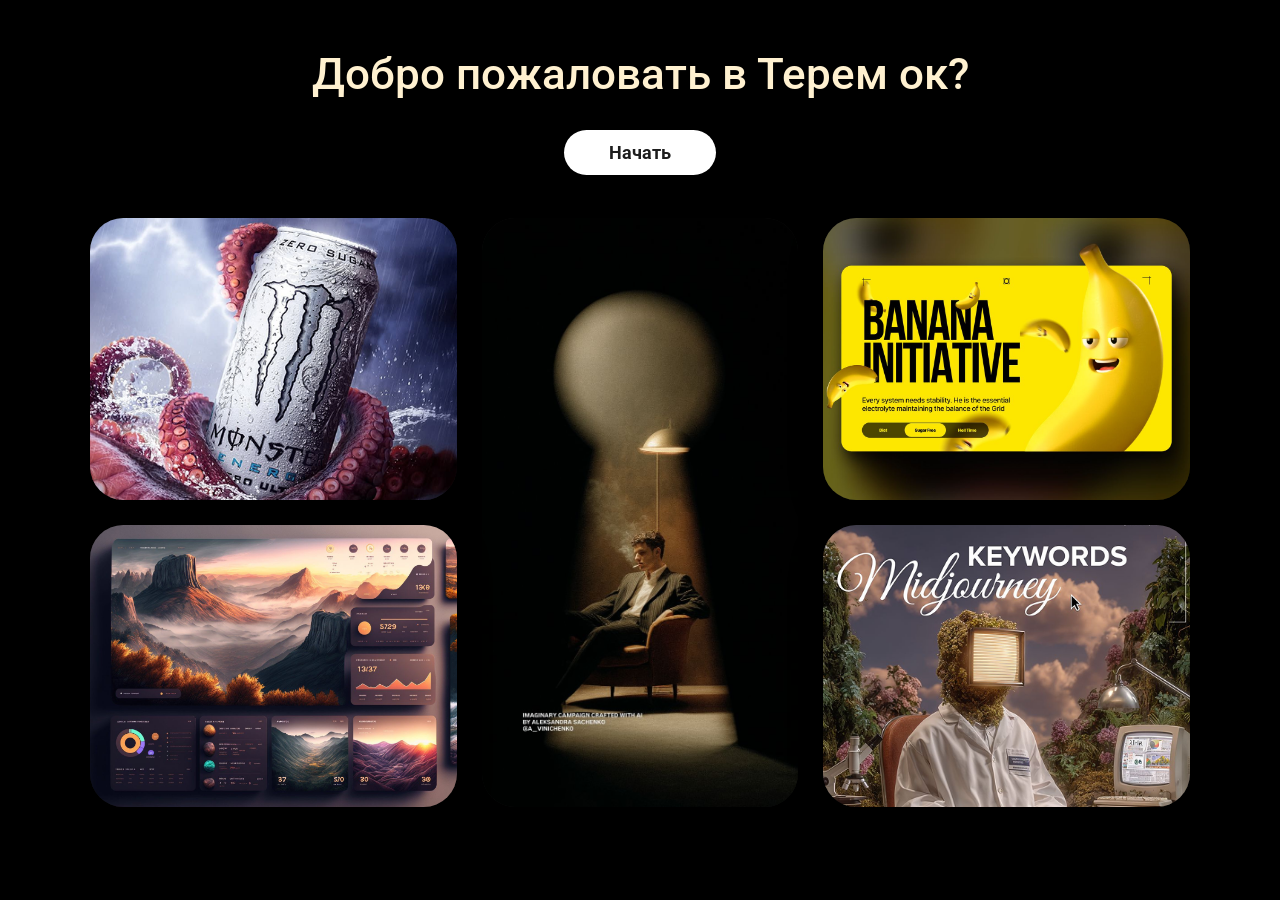
==== commit f4ccfbb5: "Обновление Design AI Analyzer v2: grading, creative resolver, UI и зависимости. Добавлены страница с" ====
--- a/static/index.html
+++ b/static/index.html
@@ -8,9 +8,9 @@
     <link rel="preconnect" href="https://fonts.gstatic.com" crossorigin>
     <link href="https://fonts.googleapis.com/css2?family=Roboto:wght@500;700&display=swap" rel="stylesheet">
     <link rel="stylesheet" href="/static/css/tokens.css?v=19">
-    <link rel="stylesheet" href="/static/css/base.css?v=19">
+    <link rel="stylesheet" href="/static/css/base.css?v=20">
     <link rel="stylesheet" href="/static/css/components.css?v=19">
-    <link rel="stylesheet" href="/static/css/pages.css?v=19">
+    <link rel="stylesheet" href="/static/css/pages.css?v=20">
     <link rel="icon" type="image/png" href="/static/images/logo.png">
 </head>
 <body data-i18n-page-title="pageTitle.welcome">
@@ -24,7 +24,7 @@
 
     <div class="welcome__grid">
         <div class="welcome__cell">
-            <img src="/static/images/welcome-1.png" alt="Постер Monster" loading="lazy">
+            <img src="/static/images/welcome-1.png?v=21" alt="Постер Monster" loading="lazy">
         </div>
         <div class="welcome__cell">
             <img src="/static/images/welcome-3.png" alt="Реклама и баннер" loading="lazy">
@@ -36,7 +36,7 @@
             <img src="/static/images/welcome-2.png" alt="Креатив для бренда" loading="lazy">
         </div>
         <div class="welcome__cell">
-            <img src="/static/images/welcome-5.png" alt="Midjourney keywords" loading="lazy">
+            <img src="/static/images/welcome-5.png?v=21" alt="Midjourney keywords" loading="lazy">
         </div>
     </div>
 </main>
--- a/static/css/tokens.css
+++ b/static/css/tokens.css
@@ -55,7 +55,7 @@
     --radius-image: 12px;
     --radius-tag: 8px;
 
-    --header-height: clamp(110px, 10.5vw, 200px);
+    --header-height: clamp(84px, 8vw, 156px);
     --content-x: clamp(20px, 4.8vw, 92px);
     --section-y: clamp(40px, 5vw, 96px);
 
--- a/static/css/base.css
+++ b/static/css/base.css
@@ -21,6 +21,10 @@
     background: var(--color-bg-page);
     overflow-x: hidden;
     line-height: 1.4;
+}
+
+body:has(> .canvas.welcome) {
+    background: var(--color-bg-welcome);
 }
 
 img,
--- a/static/css/components.css
+++ b/static/css/components.css
@@ -9,7 +9,7 @@
     align-items: center;
     justify-content: space-between;
     gap: 24px;
-    padding: 16px var(--content-x);
+    padding: 12px var(--content-x);
     position: relative;
     z-index: 50;
     box-sizing: border-box;
@@ -1125,6 +1125,10 @@
     gap: 18px;
 }
 
+.empty.empty--plain {
+    border: none;
+}
+
 .empty__icon {
     width: 68px;
     height: 68px;
@@ -1306,6 +1310,77 @@
     cursor: not-allowed;
 }
 
+.pagination.pagination--numbers,
+.pagination.pagination--slider {
+    justify-content: center;
+    gap: 10px;
+    flex-wrap: nowrap;
+}
+
+.pagination--slider {
+    width: 100%;
+    max-width: min(520px, 100%);
+    margin-left: auto;
+    margin-right: auto;
+}
+
+.pagination--slider .pagination__pages {
+    display: flex;
+    flex-direction: column;
+    align-items: stretch;
+    justify-content: center;
+    gap: 8px;
+    flex: 1;
+    min-width: 0;
+    max-width: min(320px, 48vw);
+}
+
+.pagination--numbers {
+    gap: 10px;
+    flex-wrap: nowrap;
+}
+
+.pagination--numbers .pagination__edge {
+    padding: 10px 4px;
+    font-size: var(--fs-body);
+    color: var(--color-text-light);
+    white-space: nowrap;
+}
+
+.pagination--numbers .pagination__edge:hover:not(:disabled) {
+    color: var(--color-primary);
+    background: transparent;
+}
+
+.pagination__nums {
+    display: inline-flex;
+    align-items: center;
+    justify-content: center;
+    gap: 8px;
+    flex-wrap: nowrap;
+}
+
+.pagination--numbers .pagination__btn {
+    min-width: 44px;
+    width: 44px;
+    height: 44px;
+    padding: 0;
+    border-radius: 10px;
+    font-size: var(--fs-body);
+    color: var(--color-text-light);
+}
+
+.pagination--numbers .pagination__btn.is-active {
+    background: var(--color-primary);
+    color: var(--color-text-dark);
+    font-weight: var(--font-bold);
+}
+
+.pagination--numbers .pagination__btn:hover:not(.is-active):not(:disabled) {
+    color: var(--color-primary);
+    background: var(--color-white-08);
+}
+
 /* ===== Section heading ===== */
 .section-title {
     font-size: clamp(24px, 2.5vw, 40px);
--- a/static/css/pages.css
+++ b/static/css/pages.css
@@ -1,11 +1,12 @@
 /* ===== Welcome ===== */
 .welcome {
     background: var(--color-bg-welcome);
-    width: 100vw;
-    margin-left: calc(50% - 50vw);
+    width: 100%;
+    max-width: none;
+    margin-inline: auto;
     box-sizing: border-box;
     min-height: 100vh;
-    padding: clamp(28px, 4vw, 56px) var(--content-x) clamp(40px, 5vw, 72px);
+    padding: clamp(28px, 4vw, 56px) clamp(32px, 7vw, 140px) clamp(40px, 5vw, 72px);
     display: flex;
     flex-direction: column;
     align-items: center;
@@ -30,7 +31,8 @@
 
 .welcome__grid {
     width: 100%;
-    max-width: 1700px;
+    max-width: 1540px;
+    margin-inline: auto;
     display: grid;
     gap: clamp(16px, 2vw, 32px);
     grid-template-columns: minmax(0, 1fr) minmax(0, 0.86fr) minmax(0, 1fr);
@@ -389,17 +391,18 @@
     width: 44px;
     height: 44px;
     border-radius: 50%;
-    background: var(--color-bg-input);
-    border: 1px solid var(--color-border-strong);
-    color: var(--color-white);
+    background: transparent;
+    border: 1px solid rgba(255, 255, 255, 0.8);
+    color: rgba(255, 255, 255, 0.8);
     display: inline-flex;
     align-items: center;
     justify-content: center;
-    transition: background var(--transition-fast), color var(--transition-fast);
+    transition: background var(--transition-fast), color var(--transition-fast), border-color var(--transition-fast);
 }
 
 .metaform__add:hover {
     background: var(--color-primary);
+    border-color: var(--color-primary);
     color: var(--color-text-dark);
 }
 
@@ -533,6 +536,44 @@
 .catalog__grid,
 .reports__grid {
     margin-top: clamp(20px, 3vw, 32px);
+}
+
+.catalog-pager,
+.reports-pager,
+.analyze-requests-pager,
+.analyze-results-pager {
+    margin-top: clamp(24px, 3vw, 36px);
+    padding: 16px 0 8px;
+}
+
+.catalog-pager.is-hidden,
+.reports-pager.is-hidden,
+.analyze-requests-pager.is-hidden,
+.analyze-results-pager.is-hidden {
+    display: none;
+}
+
+.catalog-pager .pagination--numbers,
+.reports-pager .pagination--numbers,
+.analyze-requests-pager .pagination--numbers,
+.analyze-results-pager .pagination--numbers {
+    margin: 0 auto;
+    justify-content: center;
+}
+
+.analyze-results-pager .pagination--slider {
+    margin: 0 auto;
+    justify-content: center;
+}
+
+.profile-recent__item--link {
+    cursor: pointer;
+    transition: background var(--transition-fast), border-color var(--transition-fast);
+}
+
+.profile-recent__item--link:hover {
+    background: rgba(255, 255, 255, 0.07);
+    border-color: rgba(255, 200, 87, 0.22);
 }
 
 /* ===== Report viewer modal ===== */
@@ -820,6 +861,14 @@
     padding: 4px 10px;
 }
 
+.tag--creative {
+    background: rgba(224, 160, 32, 0.15);
+    color: var(--color-accent, #e0a020);
+    border-color: rgba(224, 160, 32, 0.35);
+    font-size: var(--fs-small);
+    padding: 4px 10px;
+}
+
 .report-meta {
     display: flex;
     align-items: center;
@@ -1111,8 +1160,51 @@
     display: flex;
     align-items: center;
     justify-content: center;
+    gap: 12px;
+    margin-top: 12px;
+}
+
+.profile-recent__nav {
+    width: 32px;
+    height: 32px;
+    border-radius: 50%;
+    background: var(--color-bg-input);
+    border: 1px solid var(--color-border-strong);
+    color: var(--color-text-light);
+    display: inline-flex;
+    align-items: center;
+    justify-content: center;
+    flex-shrink: 0;
+    cursor: pointer;
+    transition: background var(--transition-fast), color var(--transition-fast),
+        border-color var(--transition-fast);
+}
+
+.profile-recent__nav:hover:not(:disabled) {
+    background: var(--color-primary);
+    border-color: var(--color-primary);
+    color: var(--color-text-dark);
+}
+
+.profile-recent__nav:disabled {
+    opacity: 0.35;
+    cursor: not-allowed;
+}
+
+.profile-recent__nav svg {
+    width: 16px;
+    height: 16px;
+}
+
+.profile-recent__nav--prev svg {
+    transform: rotate(180deg);
+}
+
+.profile-recent__dots {
+    display: flex;
+    align-items: center;
+    justify-content: center;
     gap: 8px;
-    margin-top: 8px;
 }
 
 .profile-recent__dot {
@@ -1134,6 +1226,14 @@
     width: 100%;
     height: 100%;
     object-fit: cover;
+    display: block;
+}
+
+.profile-recent__media-placeholder {
+    width: 100%;
+    height: 100%;
+    background: linear-gradient(135deg, rgba(255, 255, 255, 0.06), rgba(255, 255, 255, 0.02));
+    border: 1px dashed var(--color-border);
 }
 
 .profile-recent__title {
@@ -1416,15 +1516,15 @@
 }
 
 .plan-card__title {
-    font-size: clamp(20px, 1.8vw, 28px);
+    font-size: clamp(22px, 2vw, 32px);
     font-weight: var(--font-bold);
     color: var(--color-text-cream);
 }
 
 .plan-card__sub {
     color: var(--color-text-body);
-    font-size: var(--fs-small);
-    line-height: 1.3;
+    font-size: var(--fs-body);
+    line-height: 1.4;
 }
 
 .plan-card__price {
@@ -1435,7 +1535,7 @@
 }
 
 .plan-card__price-value {
-    font-size: clamp(28px, 2.6vw, 40px);
+    font-size: clamp(30px, 2.8vw, 44px);
     font-weight: var(--font-bold);
     color: var(--color-primary);
     line-height: 1;
@@ -1443,7 +1543,7 @@
 
 .plan-card__price-period {
     color: var(--color-text-body);
-    font-size: var(--fs-small);
+    font-size: var(--fs-body);
 }
 
 .plan-card__features {
@@ -1455,10 +1555,10 @@
 
 .plan-card__features li {
     position: relative;
-    padding-left: 24px;
+    padding-left: 26px;
     color: var(--color-text-body);
-    font-size: var(--fs-small);
-    line-height: 1.4;
+    font-size: var(--fs-body);
+    line-height: 1.45;
 }
 
 .plan-card__features li::before {
@@ -1933,6 +2033,18 @@
     gap: clamp(20px, 2.6vw, 36px);
 }
 
+#analyze-panel-requests {
+    flex: 0 0 auto;
+    gap: clamp(12px, 1.5vw, 18px);
+}
+
+.analyze-requests-body {
+    display: flex;
+    flex-direction: column;
+    gap: 0;
+    flex: 0 0 auto;
+}
+
 .analyze-panel[hidden] {
     display: none !important;
 }
@@ -2092,6 +2204,26 @@
     display: grid;
     grid-template-columns: repeat(auto-fill, minmax(120px, 1fr));
     gap: 12px;
+}
+
+.analyze-picker__strip {
+    display: flex;
+    flex-wrap: nowrap;
+    gap: 14px;
+    overflow-x: auto;
+    padding: 4px 2px 12px;
+    scrollbar-width: thin;
+}
+
+.analyze-picker__strip .analyze-picker__thumb {
+    flex: 0 0 112px;
+    width: 112px;
+}
+
+.analyze-picker__thumb.is-active {
+    border-color: var(--color-primary);
+    background: rgba(255, 200, 87, 0.06);
+    box-shadow: 0 0 0 1px rgba(255, 200, 87, 0.28);
 }
 
 .analyze-picker__thumb {
@@ -2217,6 +2349,7 @@
     border-radius: 20px;
     overflow: hidden;
     background: var(--color-bg-surface);
+    flex: 0 0 auto;
 }
 
 .analyze-table-shell--empty .analyze-table {
@@ -2225,16 +2358,66 @@
 
 .analyze-table {
     width: 100%;
+    table-layout: fixed;
     border-collapse: collapse;
     font-size: var(--fs-body);
 }
 
 .analyze-table th,
 .analyze-table td {
-    padding: 14px 16px;
-    text-align: left;
+    padding: 14px 10px;
+    text-align: center;
     border-bottom: 1px solid var(--color-border);
     vertical-align: middle;
+}
+
+.analyze-table__col--id {
+    width: 7%;
+    text-align: left;
+}
+
+.analyze-table th.analyze-table__col--id,
+.analyze-table td.analyze-table__col--id {
+    text-align: left;
+    padding-left: 16px;
+}
+
+.analyze-table__col--preview {
+    width: 12%;
+}
+
+.analyze-table__col--desc {
+    width: 34%;
+}
+
+.analyze-table__col--date {
+    width: 14%;
+    white-space: nowrap;
+}
+
+.analyze-table__col--status {
+    width: 18%;
+}
+
+.analyze-table__col--action {
+    width: 15%;
+    padding-right: 16px;
+}
+
+.analyze-table td.analyze-table__col--action .btn-icon {
+    margin: 0 auto;
+}
+
+.analyze-table__desc {
+    display: -webkit-box;
+    -webkit-line-clamp: 2;
+    -webkit-box-orient: vertical;
+    overflow: hidden;
+    word-break: break-word;
+    line-height: 1.35;
+    color: var(--color-text-light);
+    text-align: center;
+    margin-inline: auto;
 }
 
 .analyze-table th {
@@ -2253,13 +2436,15 @@
     object-fit: cover;
     border-radius: 8px;
     display: block;
+    margin-inline: auto;
 }
 
 .analyze-pill {
     display: inline-flex;
     align-items: center;
     justify-content: center;
-    min-width: 110px;
+    min-width: 0;
+    max-width: 100%;
     padding: 6px 12px;
     border-radius: 999px;
     font-size: var(--fs-small);
@@ -2356,6 +2541,26 @@
     opacity: 0.85;
 }
 
+.analyze-result-card__type {
+    display: inline-block;
+    margin-top: 4px;
+    font-size: 11px;
+    font-weight: 600;
+    color: var(--color-accent, #e0a020);
+    text-transform: uppercase;
+    letter-spacing: 0.04em;
+}
+
+.analyze-results__type {
+    margin: 0;
+    padding: 10px 14px;
+    font-size: 13px;
+    font-weight: 600;
+    color: var(--color-accent, #e0a020);
+    background: rgba(224, 160, 32, 0.08);
+    border-top: 1px solid rgba(224, 160, 32, 0.2);
+}
+
 .analyze-results__preview {
     border-radius: 18px;
     overflow: hidden;
@@ -2373,11 +2578,13 @@
 
 .analyze-result-tabs-wrap {
     display: flex;
-    align-items: stretch;
-    justify-content: space-between;
-    gap: 16px;
+    align-items: center;
+    justify-content: flex-start;
+    gap: 12px 16px;
+    flex-wrap: wrap;
     border-bottom: 1px solid var(--color-border);
     margin-bottom: 16px;
+    padding-bottom: 4px;
 }
 
 .analyze-result-tabs {
@@ -2388,58 +2595,43 @@
     min-width: 0;
 }
 
-.analyze-result-nav {
+.analyze-result-tabs__help {
     display: inline-flex;
     align-items: center;
-    gap: 8px;
-    padding-bottom: 6px;
+    gap: 10px;
     flex-shrink: 0;
-}
-
-.analyze-result-nav.is-hidden {
-    display: none;
-}
-
-.analyze-result-nav__btn {
-    width: 32px;
-    height: 32px;
-    border-radius: 50%;
-    background: var(--color-bg-input);
-    border: 1px solid var(--color-border-strong);
-    color: var(--color-text-light);
-    display: inline-flex;
-    align-items: center;
-    justify-content: center;
-    transition: background var(--transition-fast), color var(--transition-fast),
-        border-color var(--transition-fast);
-}
-
-.analyze-result-nav__btn:hover:not(:disabled) {
-    background: var(--color-primary);
-    border-color: var(--color-primary);
-    color: var(--color-text-dark);
-}
-
-.analyze-result-nav__btn:disabled {
-    opacity: 0.35;
-    cursor: not-allowed;
-}
-
-.analyze-result-nav__btn svg {
+    margin-left: auto;
+    padding: 14px 24px;
+    margin-bottom: 0;
+    border-radius: 999px;
+    border: 1px solid var(--color-primary);
+    color: var(--color-primary);
+    font-size: var(--fs-body);
+    font-weight: var(--font-medium);
+    line-height: 1.35;
+    text-decoration: none;
+    transition: background var(--transition-fast), color var(--transition-fast);
+    white-space: normal;
+    text-align: center;
+    min-width: 12rem;
+}
+
+.analyze-result-tabs__help:hover {
+    background: var(--color-primary-soft);
+    color: var(--color-primary-hover);
+}
+
+.analyze-result-tabs__help-icon svg,
+.analyze-result-tabs__help-chevron svg {
+    display: block;
     width: 16px;
     height: 16px;
-}
-
-.analyze-result-nav__btn--prev svg {
-    transform: rotate(180deg);
-}
-
-.analyze-result-nav__count {
-    font-size: var(--fs-small);
-    font-weight: var(--font-medium);
-    color: var(--color-text-muted);
-    min-width: 40px;
-    text-align: center;
+    flex-shrink: 0;
+}
+
+.analyze-result-tabs__help-chevron {
+    display: inline-flex;
+    opacity: 0.85;
 }
 
 @media (max-width: 640px) {
@@ -2448,8 +2640,11 @@
         align-items: stretch;
         gap: 8px;
     }
-    .analyze-result-nav {
-        justify-content: flex-end;
+    .analyze-result-tabs__help {
+        align-self: stretch;
+        justify-content: center;
+        margin-left: 0;
+        white-space: normal;
     }
 }
 
@@ -2487,6 +2682,188 @@
     min-height: 200px;
 }
 
+.analyze-result-body {
+    position: relative;
+}
+
+.analyze-plan-overlay {
+    position: absolute;
+    inset: 0;
+    z-index: 5;
+    display: flex;
+    align-items: flex-start;
+    justify-content: center;
+    padding: clamp(16px, 2vw, 24px);
+    border-radius: 20px;
+    background: rgba(12, 14, 22, 0.88);
+    backdrop-filter: blur(8px);
+    overflow-y: auto;
+}
+
+.analyze-plan-overlay.is-hidden {
+    display: none;
+}
+
+.analyze-plan-overlay__inner {
+    width: 100%;
+    max-width: min(100%, 420px);
+    margin: auto;
+    display: flex;
+    flex-direction: column;
+    gap: 16px;
+}
+
+.plan-overlay-callout {
+    padding: clamp(16px, 2vw, 22px) clamp(18px, 2.2vw, 26px);
+    border-radius: 16px;
+    border: 1px solid rgba(212, 175, 55, 0.35);
+    background: rgba(212, 175, 55, 0.08);
+    text-align: center;
+}
+
+.plan-overlay-callout__title {
+    margin: 0 0 8px;
+    font-size: clamp(17px, 1.6vw, 22px);
+    font-weight: var(--font-semibold, 600);
+    line-height: 1.3;
+    color: var(--color-primary);
+}
+
+.plan-overlay-callout__message {
+    margin: 0;
+    font-size: clamp(14px, 1.2vw, 16px);
+    line-height: 1.55;
+    color: var(--color-text-light);
+}
+
+.analyze-plan-overlay__card-host .plan-card--overlay,
+.terem-plan-modal__card-host .plan-card--overlay {
+    box-shadow: 0 16px 40px rgba(0, 0, 0, 0.35);
+    padding: clamp(18px, 2vw, 24px);
+    gap: 10px;
+    display: flex;
+    flex-direction: column;
+}
+
+.terem-plan-modal__card-host .plan-card--overlay {
+    box-shadow: 0 20px 50px rgba(0, 0, 0, 0.45);
+}
+
+.plan-card--overlay .plan-card__title {
+    font-size: clamp(20px, 1.75vw, 26px);
+    line-height: 1.25;
+}
+
+.plan-card--overlay .plan-card__sub {
+    font-size: clamp(15px, 1.05vw, 17px);
+    line-height: 1.35;
+}
+
+.plan-card--overlay .plan-card__price {
+    margin: 2px 0 0;
+}
+
+.plan-card--overlay .plan-card__price-value {
+    font-size: clamp(28px, 2.5vw, 38px);
+}
+
+.plan-card--overlay .plan-card__price-period {
+    font-size: clamp(15px, 1.05vw, 17px);
+}
+
+.plan-card--overlay .plan-card__features {
+    gap: 8px;
+    margin: 2px 0 4px;
+}
+
+.plan-card--overlay .plan-card__features li {
+    padding-left: 22px;
+    font-size: clamp(15px, 1.05vw, 17px);
+    line-height: 1.4;
+}
+
+.plan-card--overlay .plan-card__features li::before {
+    top: 7px;
+    width: 13px;
+    height: 7px;
+}
+
+.plan-card--overlay .btn--block {
+    flex-shrink: 0;
+    margin-top: 2px;
+    font-size: clamp(15px, 1.05vw, 17px);
+}
+
+.analyze-result-tabs__btn.is-locked {
+    opacity: 0.72;
+}
+
+/* ===== Plan modal (global overlay) ===== */
+.terem-plan-modal {
+    position: fixed;
+    inset: 0;
+    z-index: 200;
+    display: flex;
+    align-items: center;
+    justify-content: center;
+    padding: clamp(16px, 3vw, 32px);
+}
+
+.terem-plan-modal.is-hidden {
+    display: none;
+}
+
+body.terem-plan-modal-open {
+    overflow: hidden;
+}
+
+.terem-plan-modal__backdrop {
+    position: absolute;
+    inset: 0;
+    background: rgba(8, 10, 16, 0.82);
+    backdrop-filter: blur(6px);
+}
+
+.terem-plan-modal__panel {
+    position: relative;
+    z-index: 1;
+    width: min(100%, 460px);
+    max-height: calc(100vh - 32px);
+    overflow-y: auto;
+    display: flex;
+    flex-direction: column;
+    gap: 16px;
+}
+
+.terem-plan-modal__close {
+    position: absolute;
+    top: 8px;
+    right: 8px;
+    z-index: 2;
+    width: 36px;
+    height: 36px;
+    border: none;
+    border-radius: 50%;
+    background: rgba(255, 255, 255, 0.08);
+    color: var(--color-text-light);
+    font-size: 22px;
+    line-height: 1;
+    cursor: pointer;
+    transition: background var(--transition-fast);
+}
+
+.terem-plan-modal__close:hover {
+    background: rgba(255, 255, 255, 0.16);
+}
+
+.terem-plan-modal__callout {
+    padding-right: 36px;
+}
+
+.terem-plan-modal__callout .plan-overlay-callout {
+    padding: clamp(18px, 2.2vw, 24px) clamp(20px, 2.4vw, 28px);
+}
+
 .analyze-criteria {
     display: flex;
     flex-direction: column;
@@ -2503,7 +2880,7 @@
 .analyze-criterion__icon {
     width: 22px;
     height: 22px;
-    color: var(--color-primary);
+    color: var(--color-text-muted);
     display: inline-flex;
     align-items: center;
     justify-content: center;
@@ -2586,6 +2963,14 @@
 .analyze-desc {
     display: flex;
     flex-direction: column;
+}
+
+.analyze-desc .analyze-block-title {
+    margin-bottom: 8px;
+}
+
+.analyze-section-head--lead {
+    margin-top: 6px;
 }
 
 .analyze-desc__overall {
@@ -2692,6 +3077,18 @@
     border: 1px solid var(--color-border);
 }
 
+.analyze-palette__name {
+    display: block;
+    line-height: 1.3;
+}
+
+.analyze-palette__pct {
+    display: block;
+    font-size: 11px;
+    opacity: 0.75;
+    margin-top: 2px;
+}
+
 .analyze-rec {
     display: flex;
     flex-direction: column;
@@ -2860,3 +3257,1096 @@
     font-size: var(--fs-small);
 }
 
+/* —— Create-request screen (перестроенная форма) —— */
+
+.analyze-create-head {
+    display: flex;
+    flex-direction: column;
+    gap: 12px;
+    margin-bottom: clamp(12px, 2vw, 24px);
+}
+
+.analyze-create-subtitle {
+    margin: 0;
+    max-width: 720px;
+    color: var(--color-text-muted);
+    font-size: var(--fs-body);
+    line-height: 1.55;
+}
+
+.analyze-create-layout {
+    display: grid;
+    grid-template-columns: minmax(0, 1fr) minmax(280px, 360px);
+    gap: clamp(20px, 2.8vw, 40px);
+    align-items: start;
+}
+
+.analyze-create-main-column {
+    display: flex;
+    flex-direction: column;
+    gap: clamp(14px, 1.8vw, 22px);
+}
+
+.analyze-create-sidebar-column {
+    display: flex;
+    flex-direction: column;
+    gap: clamp(14px, 1.8vw, 20px);
+    position: sticky;
+    top: calc(var(--header-height) + 24px);
+}
+
+@media (max-width: 1080px) {
+    .analyze-create-layout {
+        grid-template-columns: 1fr;
+    }
+
+    .analyze-create-sidebar-column {
+        position: static;
+    }
+}
+
+.analyze-form-card {
+    background: var(--color-bg-surface);
+    border: 1px solid var(--color-border);
+    border-radius: 22px;
+    padding: clamp(20px, 2.4vw, 32px);
+    display: flex;
+    flex-direction: column;
+    gap: clamp(14px, 1.8vw, 20px);
+}
+
+.analyze-form-card__title {
+    margin: 0;
+    font-size: clamp(16px, 1.35vw, 20px);
+    font-weight: var(--font-bold);
+    color: var(--color-text-cream);
+}
+
+.analyze-source-tiles {
+    display: grid;
+    grid-template-columns: 1fr 1fr;
+    gap: clamp(12px, 1.6vw, 18px);
+}
+
+@media (max-width: 560px) {
+    .analyze-source-tiles {
+        grid-template-columns: 1fr;
+    }
+}
+
+.analyze-source-tile {
+    appearance: none;
+    border-radius: 18px;
+    padding: clamp(18px, 2vw, 26px);
+    text-align: left;
+    cursor: pointer;
+    background: var(--color-bg-input);
+    border: 2px solid var(--color-border);
+    color: var(--color-text-light);
+    display: flex;
+    flex-direction: column;
+    align-items: flex-start;
+    gap: 10px;
+    transition: border-color var(--transition-fast), background var(--transition-fast), box-shadow var(--transition-fast);
+}
+
+.analyze-source-tile:hover {
+    border-color: var(--color-border-strong);
+}
+
+.analyze-source-tile.is-active {
+    border-color: var(--color-primary);
+    background: rgba(255, 200, 87, 0.06);
+    box-shadow: 0 0 0 1px rgba(255, 200, 87, 0.12);
+}
+
+.analyze-source-tile__icon {
+    width: 28px;
+    height: 28px;
+    display: inline-flex;
+    align-items: center;
+    justify-content: center;
+    color: var(--color-primary);
+}
+
+.analyze-source-tile__icon svg {
+    width: 100%;
+    height: 100%;
+}
+
+.analyze-source-tile__title {
+    font-weight: var(--font-bold);
+    font-size: var(--fs-body);
+    color: var(--color-text-cream);
+}
+
+.analyze-source-tile__hint {
+    font-size: var(--fs-small);
+    color: var(--color-text-muted);
+    line-height: 1.45;
+}
+
+.analyze-image-select-block {
+    display: flex;
+    flex-direction: column;
+    gap: 10px;
+}
+
+.analyze-field-label {
+    font-size: var(--fs-small);
+    font-weight: var(--font-bold);
+    color: var(--color-text-light);
+}
+
+.analyze-catalog-empty {
+    margin: 0;
+}
+
+.analyze-upload-panel.is-hidden {
+    display: none !important;
+}
+
+.analyze-upload-panel {
+    display: flex;
+    flex-direction: column;
+}
+
+.analyze-upload-preview__empty {
+    margin: 0;
+    padding: clamp(28px, 3vw, 40px) 20px;
+    border-radius: 16px;
+    border: 1px dashed var(--color-border-strong);
+    color: var(--color-text-muted);
+    font-size: var(--fs-body);
+    text-align: center;
+    line-height: 1.5;
+}
+
+.analyze-upload-panel .analyze-preview-wrap {
+    margin-bottom: 0;
+}
+
+.analyze-image-dd {
+    position: relative;
+}
+
+.analyze-image-dd__toggle {
+    width: 100%;
+    border-radius: 16px;
+    border: 1px solid var(--color-border-strong);
+    background: var(--color-bg-input);
+    color: inherit;
+    display: flex;
+    align-items: center;
+    gap: 14px;
+    padding: 12px 16px;
+    cursor: pointer;
+    text-align: left;
+    font: inherit;
+    transition: border-color var(--transition-fast), background var(--transition-fast);
+}
+
+.analyze-image-dd__toggle:disabled {
+    opacity: 0.45;
+    cursor: not-allowed;
+}
+
+.analyze-image-dd__thumb {
+    width: 56px;
+    height: 56px;
+    border-radius: 10px;
+    overflow: hidden;
+    flex-shrink: 0;
+    background: var(--color-bg-surface-2);
+    display: grid;
+    place-items: center;
+}
+
+.analyze-image-dd__thumb.is-empty .analyze-image-dd__thumb-img {
+    display: none !important;
+}
+
+.analyze-image-dd__thumb-ph {
+    width: 24px;
+    height: 24px;
+    color: var(--color-text-muted);
+    display: flex;
+}
+
+.analyze-image-dd__thumb-ph svg {
+    width: 100%;
+    height: 100%;
+}
+
+.analyze-image-dd__thumb.is-empty .analyze-image-dd__thumb-ph {
+    display: flex;
+}
+
+.analyze-image-dd__thumb-img {
+    width: 100%;
+    height: 100%;
+    object-fit: cover;
+    display: block;
+}
+
+.analyze-image-dd__thumb:not(.is-empty) .analyze-image-dd__thumb-ph {
+    display: none;
+}
+
+.analyze-image-dd__meta {
+    flex: 1;
+    min-width: 0;
+    display: flex;
+    flex-direction: column;
+    gap: 4px;
+}
+
+.analyze-image-dd__title {
+    font-weight: var(--font-bold);
+    font-size: var(--fs-body);
+    color: var(--color-text-cream);
+    white-space: nowrap;
+    overflow: hidden;
+    text-overflow: ellipsis;
+}
+
+.analyze-image-dd__sub {
+    font-size: var(--fs-small);
+    color: var(--color-text-muted);
+    display: flex;
+    gap: 10px;
+    flex-wrap: wrap;
+}
+
+.analyze-image-dd__chevron {
+    width: 22px;
+    height: 22px;
+    flex-shrink: 0;
+    color: var(--color-text-muted);
+    display: flex;
+    transition: transform var(--transition-fast);
+}
+
+.analyze-image-dd.is-open .analyze-image-dd__chevron {
+    transform: rotate(180deg);
+}
+
+.analyze-image-dd__menu {
+    position: absolute;
+    left: 0;
+    right: 0;
+    top: calc(100% + 6px);
+    z-index: 20;
+    max-height: 280px;
+    overflow-y: auto;
+    padding: 8px;
+    border-radius: 16px;
+    background: var(--color-bg-card);
+    border: 1px solid var(--color-border-strong);
+    box-shadow: var(--shadow-elev);
+}
+
+.analyze-image-dd__menu.is-hidden {
+    display: none !important;
+}
+
+.analyze-image-dd__option {
+    display: flex;
+    align-items: center;
+    gap: 12px;
+    width: 100%;
+    border: none;
+    background: none;
+    color: inherit;
+    padding: 10px 12px;
+    border-radius: 12px;
+    cursor: pointer;
+    text-align: left;
+    font: inherit;
+}
+
+.analyze-image-dd__option:hover,
+.analyze-image-dd__option:focus-visible {
+    background: rgba(255, 200, 87, 0.08);
+    outline: none;
+}
+
+.analyze-image-dd__option.is-active {
+    outline: 1px solid var(--color-primary);
+}
+
+.analyze-image-dd__option img {
+    width: 48px;
+    height: 48px;
+    border-radius: 8px;
+    object-fit: cover;
+}
+
+.analyze-image-dd__option-meta {
+    display: flex;
+    flex-direction: column;
+    gap: 4px;
+    min-width: 0;
+}
+
+.analyze-field-hint {
+    display: flex;
+    gap: 10px;
+    margin: 0;
+    align-items: flex-start;
+    color: var(--color-text-muted);
+    font-size: var(--fs-small);
+    line-height: 1.5;
+}
+
+.analyze-field-hint__icon {
+    width: 18px;
+    height: 18px;
+    flex-shrink: 0;
+    color: var(--color-primary);
+    margin-top: 2px;
+}
+
+.analyze-field-hint__icon svg {
+    width: 100%;
+    height: 100%;
+}
+
+.analyze-textarea-wrap {
+    position: relative;
+}
+
+.analyze-textarea {
+    width: 100%;
+    box-sizing: border-box;
+    min-height: 140px;
+    padding: 16px;
+    padding-bottom: 34px;
+    border-radius: 14px;
+    border: 1px solid var(--color-border-strong);
+    background: var(--color-bg-input);
+    color: var(--color-text-cream);
+    font: inherit;
+    line-height: 1.55;
+    resize: vertical;
+}
+
+.analyze-textarea::placeholder {
+    color: var(--color-text-mute-2);
+}
+
+.analyze-textarea:focus {
+    outline: none;
+    border-color: var(--color-primary);
+    box-shadow: 0 0 0 1px rgba(255, 200, 87, 0.35);
+}
+
+.analyze-textarea-meta {
+    position: absolute;
+    right: 14px;
+    bottom: 10px;
+    font-size: var(--fs-small);
+    color: var(--color-text-muted);
+}
+
+.analyze-type-chips {
+    display: flex;
+    flex-wrap: wrap;
+    gap: 10px;
+}
+
+.analyze-type-chip {
+    display: inline-flex;
+    align-items: center;
+    gap: 8px;
+    padding: 10px 16px;
+    border-radius: 999px;
+    border: 1px solid var(--color-border-strong);
+    background: var(--color-bg-input);
+    color: var(--color-text-light);
+    font-size: var(--fs-small);
+    cursor: pointer;
+    transition: border-color var(--transition-fast), background var(--transition-fast);
+}
+
+.analyze-type-chip:hover {
+    border-color: var(--color-primary);
+}
+
+.analyze-type-chip.is-active {
+    border-color: var(--color-primary);
+    background: rgba(255, 200, 87, 0.1);
+    color: var(--color-text-cream);
+}
+
+.analyze-type-chip__ico {
+    width: 18px;
+    height: 18px;
+    display: inline-flex;
+    align-items: center;
+    justify-content: center;
+    color: var(--color-primary);
+}
+
+.analyze-type-chip__ico svg {
+    width: 100%;
+    height: 100%;
+}
+
+.analyze-examples-head {
+    display: flex;
+    flex-wrap: wrap;
+    align-items: flex-start;
+    gap: 12px 16px;
+    justify-content: space-between;
+}
+
+.analyze-examples-head__titles {
+    display: flex;
+    flex-direction: column;
+    gap: 10px;
+}
+
+.analyze-examples-card__title {
+    margin: 0;
+}
+
+.analyze-examples-tag {
+    display: inline-block;
+    width: fit-content;
+    padding: 6px 12px;
+    border-radius: 999px;
+    font-size: 11px;
+    font-weight: var(--font-medium);
+    letter-spacing: 0.02em;
+    color: var(--color-text-muted);
+    background: var(--color-bg-surface-2);
+    border: 1px solid var(--color-border);
+}
+
+.analyze-examples-grid {
+    display: grid;
+    grid-template-columns: 1fr 1fr;
+    gap: clamp(12px, 2vw, 20px);
+}
+
+@media (max-width: 760px) {
+    .analyze-examples-grid {
+        grid-template-columns: 1fr;
+    }
+}
+
+.analyze-example {
+    border-radius: 16px;
+    padding: clamp(16px, 1.8vw, 22px);
+    background: var(--color-bg-input);
+    display: flex;
+    flex-direction: column;
+    gap: 12px;
+}
+
+.analyze-example--bad {
+    border: 2px solid rgba(226, 85, 85, 0.45);
+}
+
+.analyze-example--good {
+    border: 2px solid rgba(46, 204, 113, 0.45);
+}
+
+.analyze-example__title {
+    margin: 0;
+    font-size: var(--fs-body);
+    font-weight: var(--font-bold);
+    color: var(--color-text-cream);
+}
+
+.analyze-example__media {
+    display: flex;
+    flex-direction: column;
+    gap: 12px;
+}
+
+.analyze-example__poster {
+    display: block;
+    width: 100%;
+    max-width: 120px;
+    aspect-ratio: 2 / 3;
+    border-radius: 8px;
+    overflow: hidden;
+    flex-shrink: 0;
+    background: var(--color-bg-input);
+}
+
+.analyze-example__poster img {
+    display: block;
+    width: 100%;
+    height: 100%;
+    object-fit: cover;
+}
+
+.analyze-example__bubble {
+    margin: 0;
+    padding: 12px 14px;
+    border-radius: 12px;
+    font-size: var(--fs-small);
+    line-height: 1.55;
+}
+
+.analyze-example__bubble--bad {
+    background: rgba(226, 85, 85, 0.12);
+    color: rgba(255, 200, 200, 0.95);
+    border-left: 3px solid rgba(226, 85, 85, 0.7);
+}
+
+.analyze-example__bubble--good {
+    background: rgba(46, 204, 113, 0.1);
+    color: var(--color-text-light);
+    border-left: 3px solid rgba(46, 204, 113, 0.55);
+}
+
+.analyze-example-list {
+    margin: 0;
+    padding: 0 0 0 18px;
+    font-size: var(--fs-small);
+    color: var(--color-text-muted);
+    line-height: 1.5;
+}
+
+.analyze-example-list li + li {
+    margin-top: 6px;
+}
+
+.analyze-example-list--bad li::marker {
+    color: #e25555;
+}
+
+.analyze-example-list--good li::marker {
+    color: #2ecc71;
+}
+
+.analyze-precheck-card.analyze-form-card {
+    padding-bottom: clamp(20px, 2vw, 28px);
+}
+
+.analyze-precheck__heading {
+    margin-bottom: 4px;
+}
+
+.analyze-precheck__grid {
+    display: grid;
+    grid-template-columns: 1fr 1fr 1fr;
+    gap: clamp(16px, 2vw, 28px);
+}
+
+@media (max-width: 920px) {
+    .analyze-precheck__grid {
+        grid-template-columns: 1fr;
+    }
+}
+
+.analyze-precheck-col {
+    display: flex;
+    flex-direction: column;
+    gap: 10px;
+}
+
+.analyze-precheck__label {
+    font-size: var(--fs-small);
+    font-weight: var(--font-bold);
+    color: var(--color-text-light);
+}
+
+.analyze-precheck__body {
+    margin: 0;
+    font-size: var(--fs-small);
+    color: var(--color-text-muted);
+    line-height: 1.5;
+}
+
+.analyze-type-badge {
+    display: inline-flex;
+    align-self: flex-start;
+    padding: 4px 10px;
+    border-radius: 999px;
+    font-size: 11px;
+    font-weight: var(--font-bold);
+    background: rgba(255, 200, 87, 0.12);
+    color: var(--color-primary);
+    border: 1px solid rgba(255, 200, 87, 0.35);
+}
+
+.analyze-type-badge.is-hidden {
+    display: none !important;
+}
+
+.analyze-confidence__bar {
+    height: 8px;
+    border-radius: 999px;
+    background: rgba(255, 255, 255, 0.08);
+    overflow: hidden;
+}
+
+.analyze-confidence__bar > span {
+    display: block;
+    height: 100%;
+    border-radius: inherit;
+    width: 0%;
+    transition: width 0.35s ease;
+}
+
+.analyze-confidence.precheck--idle .analyze-confidence__bar > span {
+    background: rgba(255, 255, 255, 0.2);
+}
+
+.analyze-confidence.precheck--mid .analyze-confidence__bar > span {
+    background: linear-gradient(90deg, #e0a020, #ffb51d);
+}
+
+.analyze-confidence.precheck--ok .analyze-confidence__bar > span {
+    background: linear-gradient(90deg, #29b564, #2ecc71);
+}
+
+.analyze-confidence__val {
+    font-size: var(--fs-body);
+    font-weight: var(--font-bold);
+    color: var(--color-text-cream);
+    margin-top: 8px;
+    display: block;
+}
+
+.analyze-confidence.precheck--ok .analyze-confidence__val {
+    color: var(--color-success);
+}
+
+.analyze-confidence.precheck--mid .analyze-confidence__val {
+    color: var(--color-accent);
+}
+
+.analyze-confidence.precheck--idle .analyze-confidence__val {
+    color: var(--color-text-muted);
+}
+
+.analyze-precheck__rec-row {
+    display: flex;
+    gap: 12px;
+    align-items: flex-start;
+}
+
+.analyze-precheck__rec-dot {
+    width: 36px;
+    height: 36px;
+    border-radius: 50%;
+    flex-shrink: 0;
+    margin-top: 2px;
+    border: 2px solid rgba(255, 255, 255, 0.12);
+}
+
+.precheck-rec--idle .analyze-precheck__rec-dot {
+    background: var(--color-bg-surface-2);
+}
+
+.precheck-rec--warn .analyze-precheck__rec-dot {
+    background: rgba(255, 166, 41, 0.2);
+    border-color: rgba(224, 160, 32, 0.6);
+}
+
+.precheck-rec--ok .analyze-precheck__rec-dot {
+    background: rgba(46, 204, 113, 0.22);
+    border-color: rgba(46, 204, 113, 0.55);
+}
+
+.precheck-rec--ok .analyze-precheck__rec-dot::after {
+    content: "";
+    display: block;
+    width: 14px;
+    height: 7px;
+    border-left: 2px solid var(--color-success);
+    border-bottom: 2px solid var(--color-success);
+    transform: rotate(-45deg);
+    margin: 10px auto 0;
+}
+
+.analyze-sidebar-card {
+    background: var(--color-bg-surface);
+    border: 1px solid var(--color-border);
+    border-radius: 22px;
+    padding: clamp(20px, 2.4vw, 28px);
+    display: flex;
+    flex-direction: column;
+    gap: 14px;
+    overflow: hidden;
+}
+
+.analyze-sidebar-card__title {
+    margin: 0;
+    font-size: clamp(16px, 1.35vw, 18px);
+    font-weight: var(--font-bold);
+    color: var(--color-text-cream);
+}
+
+.analyze-steps {
+    margin: 0;
+    padding: 0;
+    list-style: none;
+    counter-reset: step;
+}
+
+.analyze-steps__item {
+    display: flex;
+    gap: 12px;
+    align-items: flex-start;
+    counter-increment: step;
+}
+
+.analyze-steps__item + .analyze-steps__item {
+    margin-top: 14px;
+}
+
+.analyze-steps__icon {
+    width: 28px;
+    height: 28px;
+    border-radius: 8px;
+    background: rgba(255, 200, 87, 0.1);
+    color: var(--color-primary);
+    display: grid;
+    place-items: center;
+    flex-shrink: 0;
+}
+
+.analyze-steps__icon svg {
+    width: 16px;
+    height: 16px;
+}
+
+.analyze-steps__item span:last-child {
+    font-size: var(--fs-small);
+    color: var(--color-text-muted);
+    line-height: 1.5;
+}
+
+.analyze-sidebar-card__text {
+    margin: 0;
+    font-size: var(--fs-small);
+    color: var(--color-text-muted);
+    line-height: 1.55;
+}
+
+.analyze-sidebar-more {
+    display: inline-flex;
+    align-items: center;
+    justify-content: center;
+    gap: 8px;
+    align-self: stretch;
+    width: 100%;
+    padding: 13px 22px;
+    border-radius: 999px;
+    border: 1px solid var(--color-primary);
+    color: var(--color-primary);
+    font-size: var(--fs-body);
+    font-weight: var(--font-medium);
+    line-height: 1.35;
+    text-decoration: none;
+    transition: background var(--transition-fast), color var(--transition-fast);
+    text-align: center;
+}
+
+.analyze-sidebar-more:hover {
+    background: var(--color-primary-soft);
+    color: var(--color-primary-hover);
+}
+
+.analyze-sidebar-more__icon svg,
+.analyze-sidebar-more__chevron svg {
+    display: block;
+    width: 16px;
+    height: 16px;
+    flex-shrink: 0;
+}
+
+.analyze-sidebar-more__chevron {
+    display: inline-flex;
+    opacity: 0.85;
+}
+
+.analyze-create-footer-btn {
+    display: flex;
+    flex-direction: column;
+    gap: 10px;
+    margin-top: 4px;
+}
+
+.btn--analyze-submit {
+    width: 100%;
+    justify-content: center;
+    gap: 12px;
+    min-height: 56px;
+    border-radius: 999px;
+    font-size: clamp(14px, 1.05vw, 17px);
+    font-weight: var(--font-bold);
+}
+
+.btn--analyze-submit.is-active {
+    background: var(--color-primary);
+    color: var(--color-text-dark);
+}
+
+.btn--analyze-submit.is-active:hover:not(:disabled) {
+    background: var(--color-primary-hover);
+}
+
+.analyze-submit-arrow svg {
+    display: block;
+}
+
+.analyze-create-footer-note {
+    margin: 0;
+    text-align: center;
+    font-size: var(--fs-small);
+    color: var(--color-text-muted);
+}
+
+/* ── Grading system page ── */
+
+.grading-page__inner {
+    max-width: min(1680px, 97vw);
+    padding-top: clamp(24px, 3vw, 48px);
+    padding-bottom: clamp(40px, 5vw, 80px);
+}
+
+.grading-head {
+    margin-bottom: clamp(24px, 3vw, 36px);
+}
+
+.grading-back {
+    display: inline-flex;
+    align-items: center;
+    gap: 6px;
+    margin-bottom: 16px;
+    color: var(--color-text-muted);
+    font-size: var(--fs-small);
+    text-decoration: none;
+    transition: color var(--transition-fast);
+}
+
+.grading-back:hover {
+    color: var(--color-primary);
+}
+
+.grading-back__icon {
+    display: inline-flex;
+    transform: rotate(180deg);
+}
+
+.grading-back__icon svg {
+    display: block;
+    width: 16px;
+    height: 16px;
+}
+
+.grading-head__title {
+    margin: 0 0 12px;
+    font-size: clamp(28px, 3.2vw, 42px);
+    font-weight: var(--font-bold);
+    color: var(--color-white);
+}
+
+.grading-head__intro {
+    margin: 0;
+    max-width: 720px;
+    font-size: var(--fs-body);
+    line-height: 1.6;
+    color: var(--color-text-muted);
+}
+
+.grading-criteria-tabs {
+    display: flex;
+    flex-wrap: wrap;
+    gap: 10px;
+    margin-bottom: 20px;
+}
+
+.grading-criteria-tabs__btn {
+    display: inline-flex;
+    align-items: center;
+    gap: 8px;
+    padding: 10px 16px;
+    border-radius: 999px;
+    border: 1px solid var(--color-border-strong);
+    background: var(--color-bg-surface);
+    color: var(--color-text-light);
+    font-size: var(--fs-small);
+    font-weight: var(--font-medium);
+    cursor: pointer;
+    transition: border-color var(--transition-fast), color var(--transition-fast),
+        background var(--transition-fast);
+}
+
+.grading-criteria-tabs__btn:hover {
+    border-color: var(--color-primary-soft);
+    color: var(--color-primary);
+}
+
+.grading-criteria-tabs__btn.is-active {
+    border-color: var(--color-primary);
+    color: var(--color-primary);
+    background: rgba(255, 200, 87, 0.08);
+}
+
+.grading-criteria-tabs__icon svg {
+    display: block;
+    width: 18px;
+    height: 18px;
+}
+
+.grading-panel {
+    background: var(--color-bg-surface);
+    border: 1px solid var(--color-border);
+    border-radius: 20px;
+    padding: clamp(20px, 2.5vw, 32px);
+    margin-bottom: 24px;
+    overflow: visible;
+}
+
+.grading-scale {
+    display: grid;
+    grid-template-columns: repeat(6, minmax(0, 1fr));
+    gap: clamp(14px, 1.6vw, 22px);
+    width: 100%;
+}
+
+.grading-scale__col {
+    display: flex;
+    flex-direction: column;
+    align-items: flex-start;
+    min-width: 0;
+    min-height: 100%;
+    padding: clamp(16px, 1.8vw, 22px);
+    border: 1px solid var(--color-border);
+    border-radius: 16px;
+    background: var(--color-bg-surface-2, rgba(255, 255, 255, 0.02));
+}
+
+.grading-scale__score {
+    font-size: clamp(32px, 3.2vw, 44px);
+    font-weight: var(--font-bold);
+    line-height: 1;
+    margin-bottom: 10px;
+}
+
+.grading-scale__title {
+    margin: 0 0 12px;
+    font-size: clamp(13px, 1vw, 15px);
+    font-weight: var(--font-bold);
+    color: var(--color-white);
+}
+
+.grading-scale__text {
+    margin: 0 0 auto;
+    flex: 1;
+    font-size: clamp(13px, 0.95vw, 15px);
+    line-height: 1.65;
+    color: var(--color-text-muted);
+    width: 100%;
+}
+
+.grading-scale__badge {
+    margin-top: 16px;
+    width: 36px;
+    height: 36px;
+    border-radius: 10px;
+    background: var(--color-bg-input);
+    border: 1px solid var(--color-border-strong);
+    display: inline-flex;
+    align-items: center;
+    justify-content: center;
+    color: var(--badge-color, var(--color-text-muted));
+    opacity: 0.9;
+}
+
+.grading-scale__badge svg {
+    display: block;
+    width: 18px;
+    height: 18px;
+}
+
+.grading-sources {
+    border: 1px solid var(--color-border);
+    border-radius: 16px;
+    background: var(--color-bg-surface-2);
+    padding: 0;
+}
+
+.grading-sources__toggle {
+    padding: 14px 18px;
+    cursor: pointer;
+    font-size: var(--fs-small);
+    font-weight: var(--font-medium);
+    color: var(--color-text-light);
+    list-style: none;
+}
+
+.grading-sources__toggle::-webkit-details-marker {
+    display: none;
+}
+
+.grading-sources[open] .grading-sources__toggle {
+    border-bottom: 1px solid var(--color-border);
+}
+
+.grading-sources__list {
+    margin: 0;
+    padding: 14px 18px 18px;
+    list-style: none;
+    display: flex;
+    flex-direction: column;
+    gap: 10px;
+}
+
+.grading-sources__item {
+    display: flex;
+    align-items: baseline;
+    gap: 10px;
+    font-size: var(--fs-small);
+    color: var(--color-text-muted);
+    line-height: 1.5;
+}
+
+.grading-sources__tag {
+    flex-shrink: 0;
+    padding: 2px 8px;
+    border-radius: 6px;
+    background: var(--color-primary-soft);
+    color: var(--color-primary);
+    font-size: 11px;
+    font-weight: var(--font-bold);
+}
+
+.grading-error {
+    margin: 0;
+    color: var(--color-danger);
+    font-size: var(--fs-body);
+}
+
+@media (max-width: 1280px) {
+    .grading-scale {
+        grid-template-columns: repeat(3, minmax(0, 1fr));
+    }
+}
+
+@media (max-width: 820px) {
+    .grading-scale {
+        grid-template-columns: repeat(2, minmax(0, 1fr));
+    }
+}
+
+@media (max-width: 640px) {
+    .grading-scale {
+        grid-template-columns: 1fr;
+        gap: 16px;
+    }
+
+    .grading-scale__col {
+        padding: 18px 16px;
+    }
+}
+
